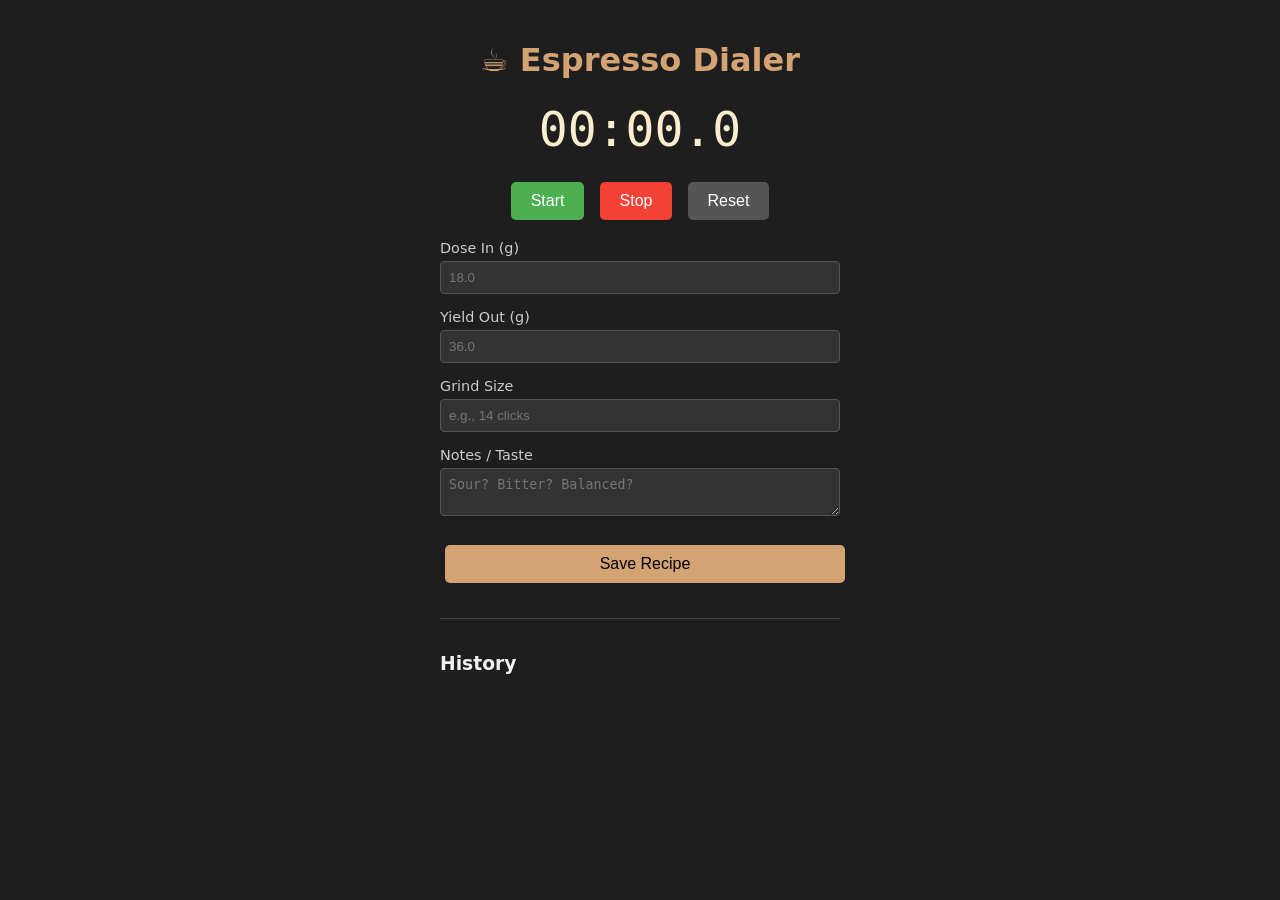
==== index.html @ f4528e2d "Add initial implementation of Espresso Dialer with timer and recipe logging features" ====
<!DOCTYPE html>
<html lang="en">
<head>
    <meta charset="UTF-8">
    <meta name="viewport" content="width=device-width, initial-scale=1.0">
    <title>Espresso Dialer</title>
    <style>
        body { font-family: system-ui, sans-serif; background: #1e1e1e; color: #f0f0f0; max-width: 400px; margin: 0 auto; padding: 20px; }
        h1 { text-align: center; color: #d4a373; }
        .timer { font-size: 3rem; text-align: center; font-family: monospace; margin: 20px 0; color: #faedcd; }
        .btn { padding: 10px 20px; margin: 5px; border: none; border-radius: 5px; cursor: pointer; font-size: 1rem; }
        .btn-start { background: #4caf50; color: white; }
        .btn-stop { background: #f44336; color: white; }
        .btn-reset { background: #555; color: white; }
        .btn-save { background: #d4a373; color: black; width: 100%; margin-top: 10px; }
        .input-group { margin: 15px 0; }
        label { display: block; margin-bottom: 5px; font-size: 0.9rem; color: #ccc; }
        input, textarea { width: 100%; padding: 8px; background: #333; border: 1px solid #555; color: white; border-radius: 4px; box-sizing: border-box; }
        .history { margin-top: 30px; border-top: 1px solid #444; padding-top: 15px; }
        .shot-card { background: #2a2a2a; padding: 10px; margin-bottom: 10px; border-radius: 5px; font-size: 0.9rem; }
        .shot-card strong { color: #d4a373; }
    </style>
</head>
<body>

    <h1>☕ Espresso Dialer</h1>

    <!-- Timer Section -->
    <div id="timer" class="timer">00:00.0</div>
    <div style="text-align: center;">
        <button class="btn btn-start" onclick="startTimer()">Start</button>
        <button class="btn btn-stop" onclick="stopTimer()">Stop</button>
        <button class="btn btn-reset" onclick="resetTimer()">Reset</button>
    </div>

    <!-- Logger Section -->
    <div class="input-group">
        <label>Dose In (g)</label>
        <input type="number" id="dose" step="0.1" placeholder="18.0">
    </div>
    <div class="input-group">
        <label>Yield Out (g)</label>
        <input type="number" id="yield" step="0.1" placeholder="36.0">
    </div>
    <div class="input-group">
        <label>Grind Size</label>
        <input type="text" id="grind" placeholder="e.g., 14 clicks">
    </div>
    <div class="input-group">
        <label>Notes / Taste</label>
        <textarea id="notes" rows="2" placeholder="Sour? Bitter? Balanced?"></textarea>
    </div>
    <button class="btn btn-save" onclick="saveShot()">Save Recipe</button>

    <!-- History Section -->
    <div class="history">
        <h3>History</h3>
        <div id="history-list"></div>
    </div>

    <script>
        let startTime = 0;
        let elapsed = 0;
        let timerInterval = null;
        let finalTime = "00:00.0";

        function formatTime(ms) {
            let totalSec = Math.floor(ms / 1000);
            let min = Math.floor(totalSec / 60);
            let sec = totalSec % 60;
            let tenths = Math.floor((ms % 1000) / 100);
            return `${String(min).padStart(2, '0')}:${String(sec).padStart(2, '0')}.${tenths}`;
        }

        function startTimer() {
            if (!timerInterval) {
                startTime = Date.now() - elapsed;
                timerInterval = setInterval(() => {
                    elapsed = Date.now() - startTime;
                    document.getElementById('timer').textContent = formatTime(elapsed);
                }, 50);
            }
        }

        function stopTimer() {
            clearInterval(timerInterval);
            timerInterval = null;
            finalTime = document.getElementById('timer').textContent;
        }

        function resetTimer() {
            clearInterval(timerInterval);
            timerInterval = null;
            elapsed = 0;
            finalTime = "00:00.0";
            document.getElementById('timer').textContent = finalTime;
        }

        function saveShot() {
            const shot = {
                date: new Date().toLocaleString(),
                time: finalTime,
                dose: document.getElementById('dose').value,
                yield: document.getElementById('yield').value,
                grind: document.getElementById('grind').value,
                notes: document.getElementById('notes').value
            };

            let history = JSON.parse(localStorage.getItem('espresso_history') || '[]');
            history.unshift(shot); // Add to top
            localStorage.setItem('espresso_history', JSON.stringify(history));
            
            renderHistory();
            // Clear inputs
            ['dose', 'yield', 'grind', 'notes'].forEach(id => document.getElementById(id).value = '');
            resetTimer();
        }

        function renderHistory() {
            const history = JSON.parse(localStorage.getItem('espresso_history') || '[]');
            const list = document.getElementById('history-list');
            list.innerHTML = history.map(s => `
                <div class="shot-card">
                    <strong>${s.date}</strong><br>
                    Time: ${s.time} | Dose: ${s.dose}g -> Yield: ${s.yield}g<br>
                    Grind: ${s.grind}<br>
                    ${s.notes ? `Notes: ${s.notes}` : ''}
                </div>
            `).join('');
        }

        // Load history on start
        renderHistory();
    </script>
</body>
</html>
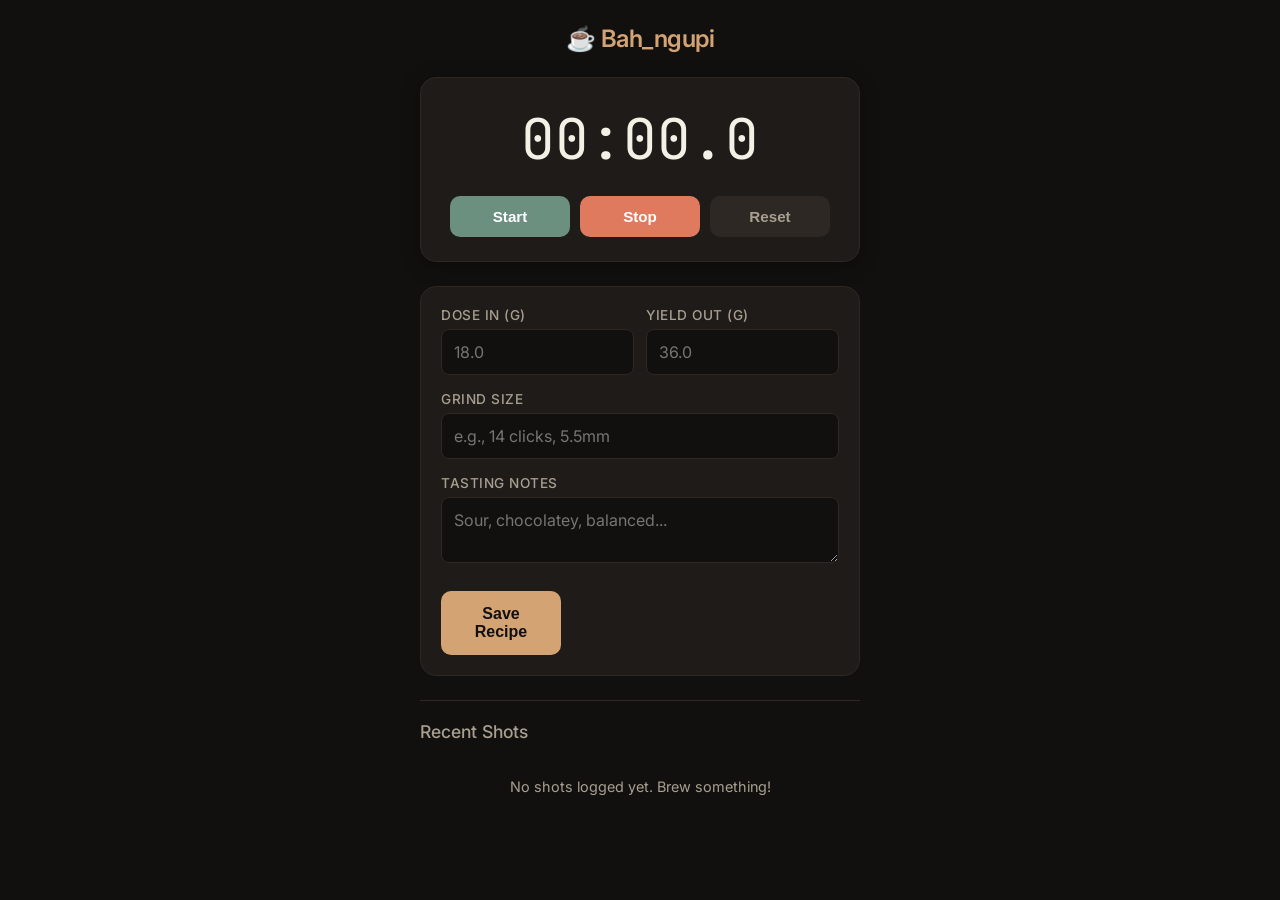
==== commit 770a4ec5: "Refactor index.html for improved styling and structure; enhance timer and logger sections" ====
--- a/index.html
+++ b/index.html
@@ -2,59 +2,239 @@
 <html lang="en">
 <head>
     <meta charset="UTF-8">
-    <meta name="viewport" content="width=device-width, initial-scale=1.0">
-    <title>Espresso Dialer</title>
+    <meta name="viewport" content="width=device-width, initial-scale=1.0, maximum-scale=1.0, user-scalable=no">
+    <title>Bah_ngupi | Espresso Dialer</title>
+    <link href="https://fonts.googleapis.com/css2?family=Inter:wght@400;500;600&family=JetBrains+Mono:wght@500&display=swap" rel="stylesheet">
     <style>
-        body { font-family: system-ui, sans-serif; background: #1e1e1e; color: #f0f0f0; max-width: 400px; margin: 0 auto; padding: 20px; }
-        h1 { text-align: center; color: #d4a373; }
-        .timer { font-size: 3rem; text-align: center; font-family: monospace; margin: 20px 0; color: #faedcd; }
-        .btn { padding: 10px 20px; margin: 5px; border: none; border-radius: 5px; cursor: pointer; font-size: 1rem; }
-        .btn-start { background: #4caf50; color: white; }
-        .btn-stop { background: #f44336; color: white; }
-        .btn-reset { background: #555; color: white; }
-        .btn-save { background: #d4a373; color: black; width: 100%; margin-top: 10px; }
-        .input-group { margin: 15px 0; }
-        label { display: block; margin-bottom: 5px; font-size: 0.9rem; color: #ccc; }
-        input, textarea { width: 100%; padding: 8px; background: #333; border: 1px solid #555; color: white; border-radius: 4px; box-sizing: border-box; }
-        .history { margin-top: 30px; border-top: 1px solid #444; padding-top: 15px; }
-        .shot-card { background: #2a2a2a; padding: 10px; margin-bottom: 10px; border-radius: 5px; font-size: 0.9rem; }
-        .shot-card strong { color: #d4a373; }
+        :root {
+            --bg-color: #12100e;
+            --card-bg: #1e1b18;
+            --text-primary: #f5f0e6;
+            --text-secondary: #a89f91;
+            --accent: #d4a373;
+            --accent-hover: #c68e57;
+            --success: #6b9080;
+            --danger: #e07a5f;
+            --border: #2d2824;
+        }
+
+        * { box-sizing: border-box; margin: 0; padding: 0; }
+        
+        body { 
+            font-family: 'Inter', sans-serif; 
+            background: var(--bg-color); 
+            color: var(--text-primary); 
+            max-width: 480px; 
+            margin: 0 auto; 
+            padding: 24px 20px; 
+            min-height: 100vh;
+        }
+
+        h1 { 
+            text-align: center; 
+            font-size: 1.5rem; 
+            font-weight: 600;
+            color: var(--accent); 
+            margin-bottom: 24px;
+            letter-spacing: -0.5px;
+        }
+
+        /* Timer Section */
+        .timer-container {
+            background: var(--card-bg);
+            border: 1px solid var(--border);
+            border-radius: 16px;
+            padding: 24px;
+            text-align: center;
+            margin-bottom: 24px;
+            box-shadow: 0 4px 20px rgba(0,0,0,0.3);
+        }
+
+        .timer { 
+            font-family: 'JetBrains Mono', monospace; 
+            font-size: 3.5rem; 
+            color: var(--text-primary); 
+            margin-bottom: 20px;
+            font-variant-numeric: tabular-nums;
+        }
+
+        .timer-controls {
+            display: flex;
+            gap: 10px;
+            justify-content: center;
+        }
+
+        .btn { 
+            padding: 12px 20px; 
+            border: none; 
+            border-radius: 10px; 
+            cursor: pointer; 
+            font-size: 0.95rem; 
+            font-weight: 600;
+            transition: all 0.2s ease;
+            flex: 1;
+            max-width: 120px;
+        }
+
+        .btn:active { transform: scale(0.96); }
+        .btn-start { background: var(--success); color: white; }
+        .btn-start:hover { background: #5a7a6c; }
+        .btn-stop { background: var(--danger); color: white; }
+        .btn-stop:hover { background: #c96a52; }
+        .btn-reset { background: var(--border); color: var(--text-secondary); }
+        .btn-reset:hover { background: #3d3631; color: var(--text-primary); }
+
+        /* Form Section */
+        .form-card {
+            background: var(--card-bg);
+            border: 1px solid var(--border);
+            border-radius: 16px;
+            padding: 20px;
+            margin-bottom: 24px;
+        }
+
+        .input-row {
+            display: flex;
+            gap: 12px;
+        }
+
+        .input-group { 
+            margin-bottom: 16px; 
+            flex: 1;
+        }
+
+        label { 
+            display: block; 
+            margin-bottom: 6px; 
+            font-size: 0.85rem; 
+            font-weight: 500;
+            color: var(--text-secondary); 
+            text-transform: uppercase;
+            letter-spacing: 0.5px;
+        }
+
+        input, textarea { 
+            width: 100%; 
+            padding: 12px; 
+            background: var(--bg-color); 
+            border: 1px solid var(--border); 
+            color: var(--text-primary); 
+            border-radius: 8px; 
+            font-size: 1rem;
+            font-family: 'Inter', sans-serif;
+            transition: border-color 0.2s;
+        }
+
+        input:focus, textarea:focus {
+            outline: none;
+            border-color: var(--accent);
+        }
+
+        textarea { resize: vertical; min-height: 60px; }
+
+        .btn-save { 
+            background: var(--accent); 
+            color: #12100e; 
+            width: 100%; 
+            padding: 14px;
+            font-size: 1rem;
+            margin-top: 8px;
+        }
+        .btn-save:hover { background: var(--accent-hover); }
+
+        /* History Section */
+        .history { 
+            border-top: 1px solid var(--border); 
+            padding-top: 20px; 
+        }
+        
+        .history h3 {
+            font-size: 1.1rem;
+            color: var(--text-secondary);
+            margin-bottom: 16px;
+            font-weight: 500;
+        }
+
+        .shot-card { 
+            background: var(--card-bg); 
+            padding: 16px; 
+            margin-bottom: 12px; 
+            border-radius: 12px; 
+            border-left: 4px solid var(--accent);
+            font-size: 0.9rem;
+            line-height: 1.5;
+        }
+
+        .shot-card .date {
+            font-size: 0.8rem;
+            color: var(--text-secondary);
+            margin-bottom: 8px;
+        }
+
+        .shot-card .stats {
+            display: flex;
+            justify-content: space-between;
+            margin-bottom: 8px;
+            font-family: 'JetBrains Mono', monospace;
+            font-size: 0.85rem;
+        }
+
+        .shot-card .notes {
+            color: var(--text-secondary);
+            font-style: italic;
+            border-top: 1px solid var(--border);
+            padding-top: 8px;
+            margin-top: 8px;
+        }
+        
+        .empty-state {
+            text-align: center;
+            color: var(--text-secondary);
+            padding: 20px;
+            font-size: 0.9rem;
+        }
     </style>
 </head>
 <body>
 
-    <h1>☕ Espresso Dialer</h1>
+    <h1>☕ Bah_ngupi</h1>
 
     <!-- Timer Section -->
-    <div id="timer" class="timer">00:00.0</div>
-    <div style="text-align: center;">
-        <button class="btn btn-start" onclick="startTimer()">Start</button>
-        <button class="btn btn-stop" onclick="stopTimer()">Stop</button>
-        <button class="btn btn-reset" onclick="resetTimer()">Reset</button>
+    <div class="timer-container">
+        <div id="timer" class="timer">00:00.0</div>
+        <div class="timer-controls">
+            <button class="btn btn-start" onclick="startTimer()">Start</button>
+            <button class="btn btn-stop" onclick="stopTimer()">Stop</button>
+            <button class="btn btn-reset" onclick="resetTimer()">Reset</button>
+        </div>
     </div>
 
     <!-- Logger Section -->
-    <div class="input-group">
-        <label>Dose In (g)</label>
-        <input type="number" id="dose" step="0.1" placeholder="18.0">
+    <div class="form-card">
+        <div class="input-row">
+            <div class="input-group">
+                <label>Dose In (g)</label>
+                <input type="number" id="dose" step="0.1" placeholder="18.0">
+            </div>
+            <div class="input-group">
+                <label>Yield Out (g)</label>
+                <input type="number" id="yield" step="0.1" placeholder="36.0">
+            </div>
+        </div>
+        <div class="input-group">
+            <label>Grind Size</label>
+            <input type="text" id="grind" placeholder="e.g., 14 clicks, 5.5mm">
+        </div>
+        <div class="input-group">
+            <label>Tasting Notes</label>
+            <textarea id="notes" rows="2" placeholder="Sour, chocolatey, balanced..."></textarea>
+        </div>
+        <button class="btn btn-save" onclick="saveShot()">Save Recipe</button>
     </div>
-    <div class="input-group">
-        <label>Yield Out (g)</label>
-        <input type="number" id="yield" step="0.1" placeholder="36.0">
-    </div>
-    <div class="input-group">
-        <label>Grind Size</label>
-        <input type="text" id="grind" placeholder="e.g., 14 clicks">
-    </div>
-    <div class="input-group">
-        <label>Notes / Taste</label>
-        <textarea id="notes" rows="2" placeholder="Sour? Bitter? Balanced?"></textarea>
-    </div>
-    <button class="btn btn-save" onclick="saveShot()">Save Recipe</button>
 
     <!-- History Section -->
     <div class="history">
-        <h3>History</h3>
+        <h3>Recent Shots</h3>
         <div id="history-list"></div>
     </div>
 
@@ -98,20 +278,19 @@
 
         function saveShot() {
             const shot = {
-                date: new Date().toLocaleString(),
+                date: new Date().toLocaleDateString() + ' ' + new Date().toLocaleTimeString([], {hour: '2-digit', minute:'2-digit'}),
                 time: finalTime,
-                dose: document.getElementById('dose').value,
-                yield: document.getElementById('yield').value,
-                grind: document.getElementById('grind').value,
+                dose: document.getElementById('dose').value || '-',
+                yield: document.getElementById('yield').value || '-',
+                grind: document.getElementById('grind').value || '-',
                 notes: document.getElementById('notes').value
             };
 
             let history = JSON.parse(localStorage.getItem('espresso_history') || '[]');
-            history.unshift(shot); // Add to top
+            history.unshift(shot); 
             localStorage.setItem('espresso_history', JSON.stringify(history));
             
             renderHistory();
-            // Clear inputs
             ['dose', 'yield', 'grind', 'notes'].forEach(id => document.getElementById(id).value = '');
             resetTimer();
         }
@@ -119,17 +298,27 @@
         function renderHistory() {
             const history = JSON.parse(localStorage.getItem('espresso_history') || '[]');
             const list = document.getElementById('history-list');
+            
+            if (history.length === 0) {
+                list.innerHTML = '<div class="empty-state">No shots logged yet. Brew something!</div>';
+                return;
+            }
+
             list.innerHTML = history.map(s => `
                 <div class="shot-card">
-                    <strong>${s.date}</strong><br>
-                    Time: ${s.time} | Dose: ${s.dose}g -> Yield: ${s.yield}g<br>
-                    Grind: ${s.grind}<br>
-                    ${s.notes ? `Notes: ${s.notes}` : ''}
+                    <div class="date">${s.date}</div>
+                    <div class="stats">
+                        <span>⏱️ ${s.time}</span>
+                        <span>⚖️ ${s.dose}g → ${s.yield}g</span>
+                    </div>
+                    <div class="stats">
+                        <span>⚙️ ${s.grind}</span>
+                    </div>
+                    ${s.notes ? `<div class="notes">"${s.notes}"</div>` : ''}
                 </div>
             `).join('');
         }
 
-        // Load history on start
         renderHistory();
     </script>
 </body>
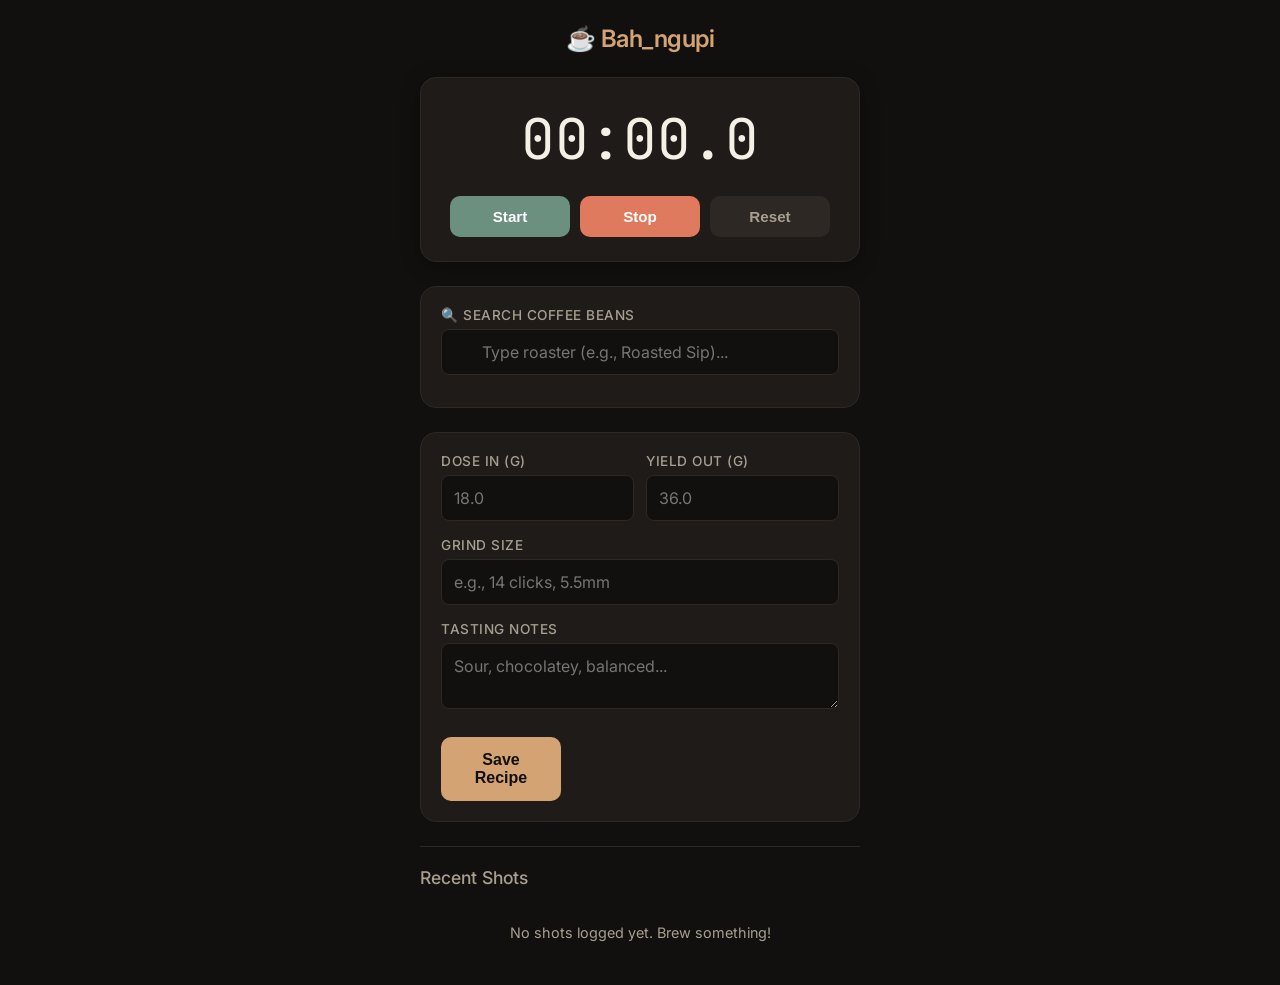
==== commit 7a55088e: "Enhance index.html with coffee bean search functionality and improve styling; streamline timer and l" ====
--- a/index.html
+++ b/index.html
@@ -17,189 +17,50 @@
             --danger: #e07a5f;
             --border: #2d2824;
         }
-
         * { box-sizing: border-box; margin: 0; padding: 0; }
-        
-        body { 
-            font-family: 'Inter', sans-serif; 
-            background: var(--bg-color); 
-            color: var(--text-primary); 
-            max-width: 480px; 
-            margin: 0 auto; 
-            padding: 24px 20px; 
-            min-height: 100vh;
-        }
-
-        h1 { 
-            text-align: center; 
-            font-size: 1.5rem; 
-            font-weight: 600;
-            color: var(--accent); 
-            margin-bottom: 24px;
-            letter-spacing: -0.5px;
-        }
-
-        /* Timer Section */
-        .timer-container {
-            background: var(--card-bg);
-            border: 1px solid var(--border);
-            border-radius: 16px;
-            padding: 24px;
-            text-align: center;
-            margin-bottom: 24px;
-            box-shadow: 0 4px 20px rgba(0,0,0,0.3);
-        }
-
-        .timer { 
-            font-family: 'JetBrains Mono', monospace; 
-            font-size: 3.5rem; 
-            color: var(--text-primary); 
-            margin-bottom: 20px;
-            font-variant-numeric: tabular-nums;
-        }
-
-        .timer-controls {
-            display: flex;
-            gap: 10px;
-            justify-content: center;
-        }
-
-        .btn { 
-            padding: 12px 20px; 
-            border: none; 
-            border-radius: 10px; 
-            cursor: pointer; 
-            font-size: 0.95rem; 
-            font-weight: 600;
-            transition: all 0.2s ease;
-            flex: 1;
-            max-width: 120px;
-        }
-
+        body { font-family: 'Inter', sans-serif; background: var(--bg-color); color: var(--text-primary); max-width: 480px; margin: 0 auto; padding: 24px 20px; min-height: 100vh; }
+        h1 { text-align: center; font-size: 1.5rem; font-weight: 600; color: var(--accent); margin-bottom: 24px; letter-spacing: -0.5px; }
+        .timer-container { background: var(--card-bg); border: 1px solid var(--border); border-radius: 16px; padding: 24px; text-align: center; margin-bottom: 24px; box-shadow: 0 4px 20px rgba(0,0,0,0.3); }
+        .timer { font-family: 'JetBrains Mono', monospace; font-size: 3.5rem; color: var(--text-primary); margin-bottom: 20px; font-variant-numeric: tabular-nums; }
+        .timer-controls { display: flex; gap: 10px; justify-content: center; }
+        .btn { padding: 12px 20px; border: none; border-radius: 10px; cursor: pointer; font-size: 0.95rem; font-weight: 600; transition: all 0.2s ease; flex: 1; max-width: 120px; }
         .btn:active { transform: scale(0.96); }
         .btn-start { background: var(--success); color: white; }
-        .btn-start:hover { background: #5a7a6c; }
         .btn-stop { background: var(--danger); color: white; }
-        .btn-stop:hover { background: #c96a52; }
         .btn-reset { background: var(--border); color: var(--text-secondary); }
-        .btn-reset:hover { background: #3d3631; color: var(--text-primary); }
-
-        /* Form Section */
-        .form-card {
-            background: var(--card-bg);
-            border: 1px solid var(--border);
-            border-radius: 16px;
-            padding: 20px;
-            margin-bottom: 24px;
-        }
-
-        .input-row {
-            display: flex;
-            gap: 12px;
-        }
-
-        .input-group { 
-            margin-bottom: 16px; 
-            flex: 1;
-        }
-
-        label { 
-            display: block; 
-            margin-bottom: 6px; 
-            font-size: 0.85rem; 
-            font-weight: 500;
-            color: var(--text-secondary); 
-            text-transform: uppercase;
-            letter-spacing: 0.5px;
-        }
-
-        input, textarea { 
-            width: 100%; 
-            padding: 12px; 
-            background: var(--bg-color); 
-            border: 1px solid var(--border); 
-            color: var(--text-primary); 
-            border-radius: 8px; 
-            font-size: 1rem;
-            font-family: 'Inter', sans-serif;
-            transition: border-color 0.2s;
-        }
-
-        input:focus, textarea:focus {
-            outline: none;
-            border-color: var(--accent);
-        }
-
+        .bean-search-container { background: var(--card-bg); border: 1px solid var(--border); border-radius: 16px; padding: 20px; margin-bottom: 24px; }
+        .search-box { position: relative; margin-bottom: 12px; }
+        .search-box input { padding-left: 40px; }
+        .search-icon { position: absolute; left: 12px; top: 50%; transform: translateY(-50%); color: var(--text-secondary); font-size: 1.1rem; }
+        .bean-results { max-height: 200px; overflow-y: auto; margin-top: 10px; }
+        .bean-result-item { padding: 12px; background: var(--bg-color); border-radius: 8px; margin-bottom: 8px; cursor: pointer; border: 1px solid var(--border); transition: all 0.2s; }
+        .bean-result-item:hover { border-color: var(--accent); background: #25211d; }
+        .bean-roaster { font-weight: 600; color: var(--text-primary); margin-bottom: 4px; }
+        .bean-details { font-size: 0.85rem; color: var(--text-secondary); }
+        .selected-bean-display { background: var(--bg-color); padding: 12px; border-radius: 8px; margin-top: 10px; border-left: 3px solid var(--accent); }
+        .form-card { background: var(--card-bg); border: 1px solid var(--border); border-radius: 16px; padding: 20px; margin-bottom: 24px; }
+        .input-row { display: flex; gap: 12px; }
+        .input-group { margin-bottom: 16px; flex: 1; }
+        label { display: block; margin-bottom: 6px; font-size: 0.85rem; font-weight: 500; color: var(--text-secondary); text-transform: uppercase; letter-spacing: 0.5px; }
+        input, textarea { width: 100%; padding: 12px; background: var(--bg-color); border: 1px solid var(--border); color: var(--text-primary); border-radius: 8px; font-size: 1rem; font-family: 'Inter', sans-serif; transition: border-color 0.2s; }
+        input:focus, textarea:focus { outline: none; border-color: var(--accent); }
         textarea { resize: vertical; min-height: 60px; }
-
-        .btn-save { 
-            background: var(--accent); 
-            color: #12100e; 
-            width: 100%; 
-            padding: 14px;
-            font-size: 1rem;
-            margin-top: 8px;
-        }
-        .btn-save:hover { background: var(--accent-hover); }
-
-        /* History Section */
-        .history { 
-            border-top: 1px solid var(--border); 
-            padding-top: 20px; 
-        }
-        
-        .history h3 {
-            font-size: 1.1rem;
-            color: var(--text-secondary);
-            margin-bottom: 16px;
-            font-weight: 500;
-        }
-
-        .shot-card { 
-            background: var(--card-bg); 
-            padding: 16px; 
-            margin-bottom: 12px; 
-            border-radius: 12px; 
-            border-left: 4px solid var(--accent);
-            font-size: 0.9rem;
-            line-height: 1.5;
-        }
-
-        .shot-card .date {
-            font-size: 0.8rem;
-            color: var(--text-secondary);
-            margin-bottom: 8px;
-        }
-
-        .shot-card .stats {
-            display: flex;
-            justify-content: space-between;
-            margin-bottom: 8px;
-            font-family: 'JetBrains Mono', monospace;
-            font-size: 0.85rem;
-        }
-
-        .shot-card .notes {
-            color: var(--text-secondary);
-            font-style: italic;
-            border-top: 1px solid var(--border);
-            padding-top: 8px;
-            margin-top: 8px;
-        }
-        
-        .empty-state {
-            text-align: center;
-            color: var(--text-secondary);
-            padding: 20px;
-            font-size: 0.9rem;
-        }
+        .btn-save { background: var(--accent); color: #12100e; width: 100%; padding: 14px; font-size: 1rem; margin-top: 8px; border: none; border-radius: 10px; cursor: pointer; font-weight: 600; }
+        .history { border-top: 1px solid var(--border); padding-top: 20px; }
+        .history h3 { font-size: 1.1rem; color: var(--text-secondary); margin-bottom: 16px; font-weight: 500; }
+        .shot-card { background: var(--card-bg); padding: 16px; margin-bottom: 12px; border-radius: 12px; border-left: 4px solid var(--accent); font-size: 0.9rem; line-height: 1.5; }
+        .shot-card .date { font-size: 0.8rem; color: var(--text-secondary); margin-bottom: 8px; }
+        .shot-card .stats { display: flex; justify-content: space-between; margin-bottom: 8px; font-family: 'JetBrains Mono', monospace; font-size: 0.85rem; }
+        .shot-card .bean-info { color: var(--accent); font-weight: 500; margin-bottom: 8px; }
+        .shot-card .notes { color: var(--text-secondary); font-style: italic; border-top: 1px solid var(--border); padding-top: 8px; margin-top: 8px; }
+        .empty-state { text-align: center; color: var(--text-secondary); padding: 20px; font-size: 0.9rem; }
+        .clear-btn { background: transparent; border: 1px solid var(--border); color: var(--text-secondary); padding: 6px 12px; border-radius: 6px; cursor: pointer; font-size: 0.8rem; margin-top: 8px; }
     </style>
 </head>
 <body>
 
     <h1>☕ Bah_ngupi</h1>
 
-    <!-- Timer Section -->
     <div class="timer-container">
         <div id="timer" class="timer">00:00.0</div>
         <div class="timer-controls">
@@ -209,7 +70,16 @@
         </div>
     </div>
 
-    <!-- Logger Section -->
+    <div class="bean-search-container">
+        <label>🔍 Search Coffee Beans</label>
+        <div class="search-box">
+            <span class="search-icon"></span>
+            <input type="text" id="beanSearch" placeholder="Type roaster (e.g., Roasted Sip)..." oninput="searchBeans()">
+        </div>
+        <div id="beanResults" class="bean-results"></div>
+        <div id="selectedBeanDisplay" style="display: none;"></div>
+    </div>
+
     <div class="form-card">
         <div class="input-row">
             <div class="input-group">
@@ -232,17 +102,30 @@
         <button class="btn btn-save" onclick="saveShot()">Save Recipe</button>
     </div>
 
-    <!-- History Section -->
     <div class="history">
         <h3>Recent Shots</h3>
         <div id="history-list"></div>
     </div>
 
     <script>
-        let startTime = 0;
-        let elapsed = 0;
-        let timerInterval = null;
-        let finalTime = "00:00.0";
+        // Local Brunei & Malaysia Coffee Bean Database
+        const coffeeBeans = [
+            // Brunei
+            { roaster: "Roasted Sip", name: "House Espresso", origin: "Blend", region: "Brunei", process: "Washed", notes: "Chocolate, nutty, smooth" },
+            { roaster: "Roasted Sip", name: "Single Origin", origin: "Ethiopia", region: "Yirgacheffe", process: "Washed", notes: "Floral, citrus, bright" },
+            { roaster: "Roasted Sip", name: "Dark Roast", origin: "Blend", region: "Brunei", process: "Natural", notes: "Dark chocolate, bold, smoky" },
+            
+            // Malaysia
+            { roaster: "MJU", name: "MJU Signature Blend", origin: "Blend", region: "Malaysia", process: "Washed", notes: "Caramel, balanced, sweet" },
+            { roaster: "MJU", name: "MJU Single Origin", origin: "Sumatra", region: "Mandheling", process: "Wet-hulled", notes: "Earthy, spicy, full body" },
+            { roaster: "Sol", name: "Sol House Blend", origin: "Blend", region: "Malaysia", process: "Washed", notes: "Chocolate, citrus, clean" },
+            { roaster: "Sol", name: "Sol Light Roast", origin: "Kenya", region: "Nyeri", process: "Washed", notes: "Berry, wine-like, bright" },
+            { roaster: "103 Coffee", name: "103 House Blend", origin: "Blend", region: "Malaysia", process: "Washed", notes: "Nutty, chocolate, smooth" },
+            { roaster: "PULP Coffee", name: "PULP Espresso", origin: "Blend", region: "Malaysia", process: "Washed", notes: "Fruity, sweet, complex" }
+        ];
+
+        let selectedBean = null;
+        let startTime = 0, elapsed = 0, timerInterval = null, finalTime = "00:00.0";
 
         function formatTime(ms) {
             let totalSec = Math.floor(ms / 1000);
@@ -262,63 +145,88 @@
             }
         }
 
-        function stopTimer() {
-            clearInterval(timerInterval);
-            timerInterval = null;
-            finalTime = document.getElementById('timer').textContent;
-        }
-
-        function resetTimer() {
-            clearInterval(timerInterval);
-            timerInterval = null;
-            elapsed = 0;
-            finalTime = "00:00.0";
-            document.getElementById('timer').textContent = finalTime;
+        function stopTimer() { clearInterval(timerInterval); timerInterval = null; finalTime = document.getElementById('timer').textContent; }
+        function resetTimer() { clearInterval(timerInterval); timerInterval = null; elapsed = 0; finalTime = "00:00.0"; document.getElementById('timer').textContent = finalTime; }
+
+        function searchBeans() {
+            const query = document.getElementById('beanSearch').value.toLowerCase();
+            const resultsDiv = document.getElementById('beanResults');
+            if (query.length < 2) { resultsDiv.innerHTML = ''; return; }
+
+            const results = coffeeBeans.filter(bean => 
+                bean.roaster.toLowerCase().includes(query) ||
+                bean.name.toLowerCase().includes(query) ||
+                bean.origin.toLowerCase().includes(query)
+            );
+
+            if (results.length === 0) { resultsDiv.innerHTML = '<div class="empty-state">No beans found</div>'; return; }
+
+            resultsDiv.innerHTML = results.map((bean, index) => `
+                <div class="bean-result-item" onclick="selectBean(${coffeeBeans.indexOf(bean)})">
+                    <div class="bean-roaster">${bean.roaster} - ${bean.name}</div>
+                    <div class="bean-details">${bean.origin} • ${bean.process}</div>
+                    <div class="bean-details">🍯 ${bean.notes}</div>
+                </div>
+            `).join('');
+        }
+
+        function selectBean(index) {
+            selectedBean = coffeeBeans[index];
+            const displayDiv = document.getElementById('selectedBeanDisplay');
+            displayDiv.style.display = 'block';
+            displayDiv.innerHTML = `
+                <div class="selected-bean-display">
+                    <div style="font-weight: 600; margin-bottom: 4px;">${selectedBean.roaster} - ${selectedBean.name}</div>
+                    <div style="font-size: 0.85rem; color: var(--text-secondary);">
+                        ${selectedBean.origin} • ${selectedBean.process}<br>
+                        Notes: ${selectedBean.notes}
+                    </div>
+                    <button class="clear-btn" onclick="clearBeanSelection()">Clear</button>
+                </div>
+            `;
+            document.getElementById('beanSearch').value = '';
+            document.getElementById('beanResults').innerHTML = '';
+        }
+
+        function clearBeanSelection() {
+            selectedBean = null;
+            document.getElementById('selectedBeanDisplay').style.display = 'none';
+            document.getElementById('beanSearch').value = '';
         }
 
         function saveShot() {
             const shot = {
                 date: new Date().toLocaleDateString() + ' ' + new Date().toLocaleTimeString([], {hour: '2-digit', minute:'2-digit'}),
                 time: finalTime,
+                bean: selectedBean ? `${selectedBean.roaster} - ${selectedBean.name}` : 'Unknown',
                 dose: document.getElementById('dose').value || '-',
                 yield: document.getElementById('yield').value || '-',
                 grind: document.getElementById('grind').value || '-',
                 notes: document.getElementById('notes').value
             };
-
             let history = JSON.parse(localStorage.getItem('espresso_history') || '[]');
             history.unshift(shot); 
             localStorage.setItem('espresso_history', JSON.stringify(history));
-            
             renderHistory();
             ['dose', 'yield', 'grind', 'notes'].forEach(id => document.getElementById(id).value = '');
+            clearBeanSelection();
             resetTimer();
         }
 
         function renderHistory() {
             const history = JSON.parse(localStorage.getItem('espresso_history') || '[]');
             const list = document.getElementById('history-list');
-            
-            if (history.length === 0) {
-                list.innerHTML = '<div class="empty-state">No shots logged yet. Brew something!</div>';
-                return;
-            }
-
+            if (history.length === 0) { list.innerHTML = '<div class="empty-state">No shots logged yet. Brew something!</div>'; return; }
             list.innerHTML = history.map(s => `
                 <div class="shot-card">
                     <div class="date">${s.date}</div>
-                    <div class="stats">
-                        <span>⏱️ ${s.time}</span>
-                        <span>⚖️ ${s.dose}g → ${s.yield}g</span>
-                    </div>
-                    <div class="stats">
-                        <span>⚙️ ${s.grind}</span>
-                    </div>
+                    ${s.bean !== 'Unknown' ? `<div class="bean-info">☕ ${s.bean}</div>` : ''}
+                    <div class="stats"><span>⏱️ ${s.time}</span><span>⚖️ ${s.dose}g → ${s.yield}g</span></div>
+                    <div class="stats"><span>⚙️ ${s.grind}</span></div>
                     ${s.notes ? `<div class="notes">"${s.notes}"</div>` : ''}
                 </div>
             `).join('');
         }
-
         renderHistory();
     </script>
 </body>
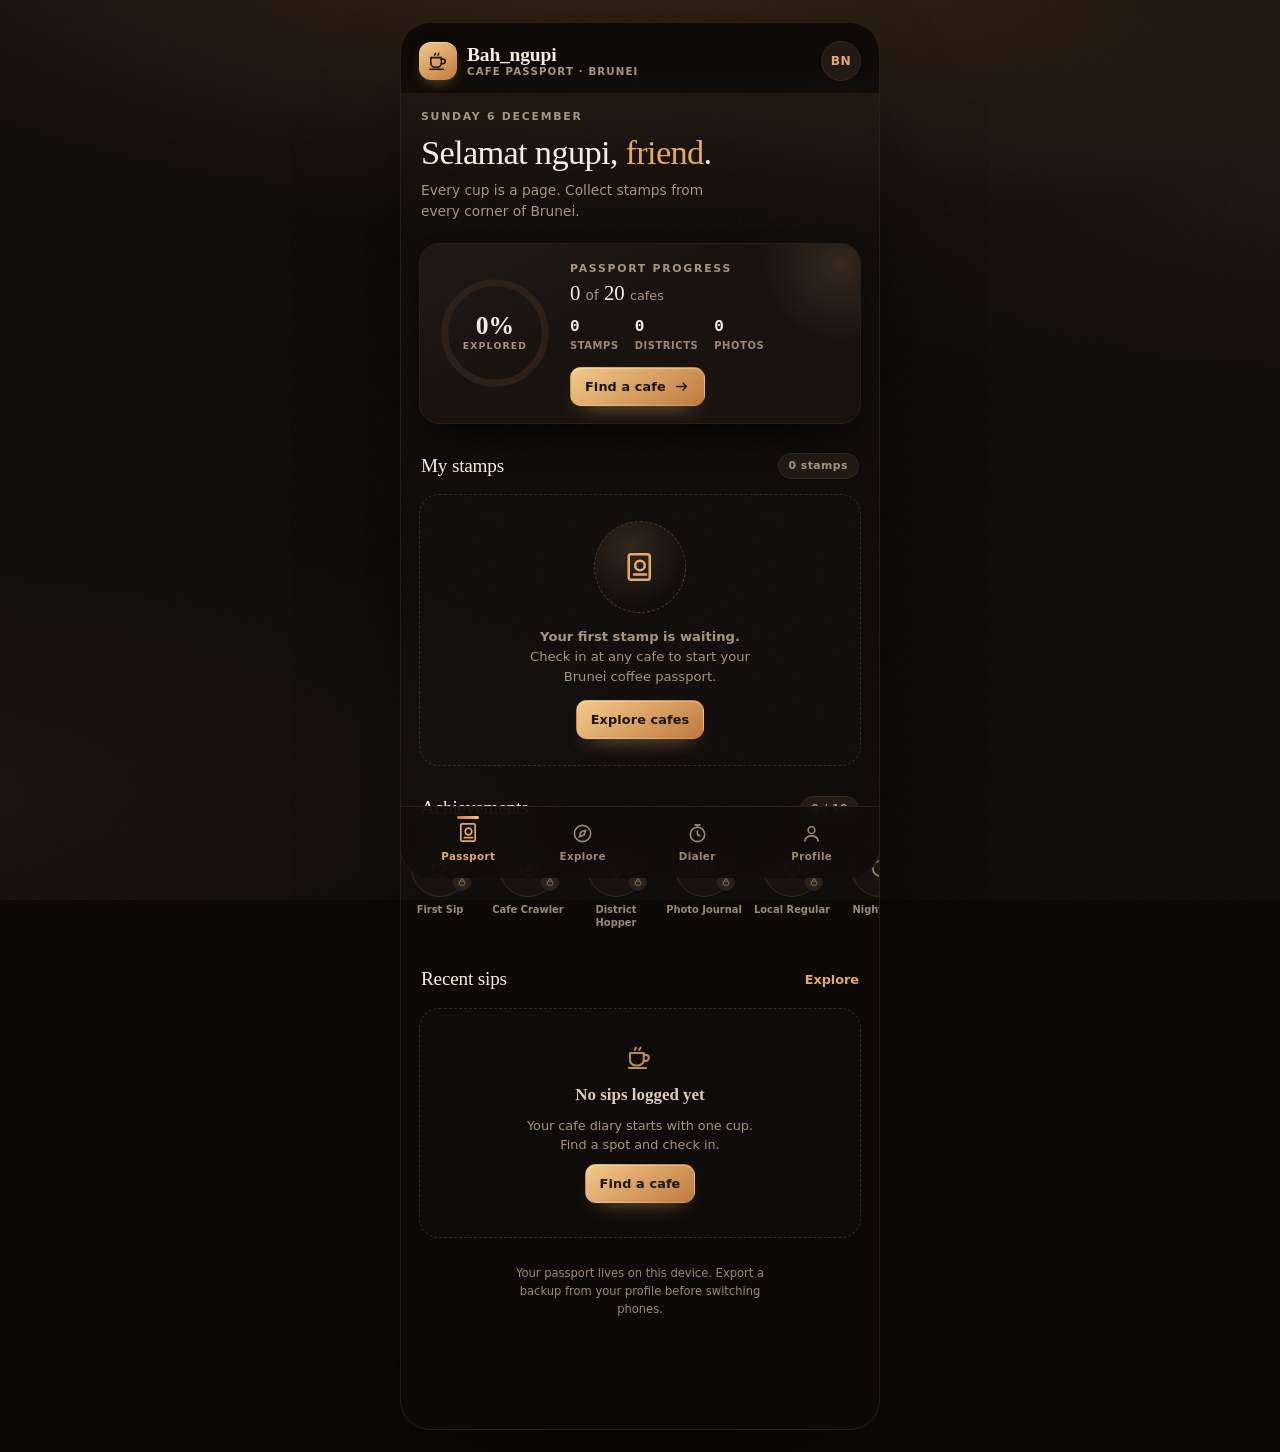
==== commit 87173858: "Build Bah_ngupi cafe passport PWA with espresso dialer" ====
--- a/index.html
+++ b/index.html
@@ -1,233 +1,455 @@
 <!DOCTYPE html>
 <html lang="en">
 <head>
-    <meta charset="UTF-8">
-    <meta name="viewport" content="width=device-width, initial-scale=1.0, maximum-scale=1.0, user-scalable=no">
-    <title>Bah_ngupi | Espresso Dialer</title>
-    <link href="https://fonts.googleapis.com/css2?family=Inter:wght@400;500;600&family=JetBrains+Mono:wght@500&display=swap" rel="stylesheet">
-    <style>
-        :root {
-            --bg-color: #12100e;
-            --card-bg: #1e1b18;
-            --text-primary: #f5f0e6;
-            --text-secondary: #a89f91;
-            --accent: #d4a373;
-            --accent-hover: #c68e57;
-            --success: #6b9080;
-            --danger: #e07a5f;
-            --border: #2d2824;
-        }
-        * { box-sizing: border-box; margin: 0; padding: 0; }
-        body { font-family: 'Inter', sans-serif; background: var(--bg-color); color: var(--text-primary); max-width: 480px; margin: 0 auto; padding: 24px 20px; min-height: 100vh; }
-        h1 { text-align: center; font-size: 1.5rem; font-weight: 600; color: var(--accent); margin-bottom: 24px; letter-spacing: -0.5px; }
-        .timer-container { background: var(--card-bg); border: 1px solid var(--border); border-radius: 16px; padding: 24px; text-align: center; margin-bottom: 24px; box-shadow: 0 4px 20px rgba(0,0,0,0.3); }
-        .timer { font-family: 'JetBrains Mono', monospace; font-size: 3.5rem; color: var(--text-primary); margin-bottom: 20px; font-variant-numeric: tabular-nums; }
-        .timer-controls { display: flex; gap: 10px; justify-content: center; }
-        .btn { padding: 12px 20px; border: none; border-radius: 10px; cursor: pointer; font-size: 0.95rem; font-weight: 600; transition: all 0.2s ease; flex: 1; max-width: 120px; }
-        .btn:active { transform: scale(0.96); }
-        .btn-start { background: var(--success); color: white; }
-        .btn-stop { background: var(--danger); color: white; }
-        .btn-reset { background: var(--border); color: var(--text-secondary); }
-        .bean-search-container { background: var(--card-bg); border: 1px solid var(--border); border-radius: 16px; padding: 20px; margin-bottom: 24px; }
-        .search-box { position: relative; margin-bottom: 12px; }
-        .search-box input { padding-left: 40px; }
-        .search-icon { position: absolute; left: 12px; top: 50%; transform: translateY(-50%); color: var(--text-secondary); font-size: 1.1rem; }
-        .bean-results { max-height: 200px; overflow-y: auto; margin-top: 10px; }
-        .bean-result-item { padding: 12px; background: var(--bg-color); border-radius: 8px; margin-bottom: 8px; cursor: pointer; border: 1px solid var(--border); transition: all 0.2s; }
-        .bean-result-item:hover { border-color: var(--accent); background: #25211d; }
-        .bean-roaster { font-weight: 600; color: var(--text-primary); margin-bottom: 4px; }
-        .bean-details { font-size: 0.85rem; color: var(--text-secondary); }
-        .selected-bean-display { background: var(--bg-color); padding: 12px; border-radius: 8px; margin-top: 10px; border-left: 3px solid var(--accent); }
-        .form-card { background: var(--card-bg); border: 1px solid var(--border); border-radius: 16px; padding: 20px; margin-bottom: 24px; }
-        .input-row { display: flex; gap: 12px; }
-        .input-group { margin-bottom: 16px; flex: 1; }
-        label { display: block; margin-bottom: 6px; font-size: 0.85rem; font-weight: 500; color: var(--text-secondary); text-transform: uppercase; letter-spacing: 0.5px; }
-        input, textarea { width: 100%; padding: 12px; background: var(--bg-color); border: 1px solid var(--border); color: var(--text-primary); border-radius: 8px; font-size: 1rem; font-family: 'Inter', sans-serif; transition: border-color 0.2s; }
-        input:focus, textarea:focus { outline: none; border-color: var(--accent); }
-        textarea { resize: vertical; min-height: 60px; }
-        .btn-save { background: var(--accent); color: #12100e; width: 100%; padding: 14px; font-size: 1rem; margin-top: 8px; border: none; border-radius: 10px; cursor: pointer; font-weight: 600; }
-        .history { border-top: 1px solid var(--border); padding-top: 20px; }
-        .history h3 { font-size: 1.1rem; color: var(--text-secondary); margin-bottom: 16px; font-weight: 500; }
-        .shot-card { background: var(--card-bg); padding: 16px; margin-bottom: 12px; border-radius: 12px; border-left: 4px solid var(--accent); font-size: 0.9rem; line-height: 1.5; }
-        .shot-card .date { font-size: 0.8rem; color: var(--text-secondary); margin-bottom: 8px; }
-        .shot-card .stats { display: flex; justify-content: space-between; margin-bottom: 8px; font-family: 'JetBrains Mono', monospace; font-size: 0.85rem; }
-        .shot-card .bean-info { color: var(--accent); font-weight: 500; margin-bottom: 8px; }
-        .shot-card .notes { color: var(--text-secondary); font-style: italic; border-top: 1px solid var(--border); padding-top: 8px; margin-top: 8px; }
-        .empty-state { text-align: center; color: var(--text-secondary); padding: 20px; font-size: 0.9rem; }
-        .clear-btn { background: transparent; border: 1px solid var(--border); color: var(--text-secondary); padding: 6px 12px; border-radius: 6px; cursor: pointer; font-size: 0.8rem; margin-top: 8px; }
-    </style>
+  <meta charset="UTF-8">
+  <meta name="viewport" content="width=device-width, initial-scale=1.0, viewport-fit=cover">
+  <meta name="description" content="Bah_ngupi — a gamified cafe hopping passport and espresso dialer for Brunei Darussalam and Borneo.">
+  <meta name="theme-color" content="#0c0907">
+  <meta name="mobile-web-app-capable" content="yes">
+  <meta name="apple-mobile-web-app-capable" content="yes">
+  <meta name="apple-mobile-web-app-status-bar-style" content="black-translucent">
+  <meta name="apple-mobile-web-app-title" content="Bah_ngupi">
+  <title>Bah_ngupi — Cafe Hopping Passport</title>
+
+  <link rel="manifest" href="manifest.json">
+  <link rel="icon" href="assets/icons/icon.svg" type="image/svg+xml">
+  <link rel="apple-touch-icon" href="assets/icons/apple-touch-icon-180.png">
+  <link rel="stylesheet" href="css/style.css">
 </head>
 <body>
-
-    <h1>☕ Bah_ngupi</h1>
-
-    <div class="timer-container">
-        <div id="timer" class="timer">00:00.0</div>
-        <div class="timer-controls">
-            <button class="btn btn-start" onclick="startTimer()">Start</button>
-            <button class="btn btn-stop" onclick="stopTimer()">Stop</button>
-            <button class="btn btn-reset" onclick="resetTimer()">Reset</button>
-        </div>
+  <a class="skip-link" href="#views">Skip to content</a>
+
+  <svg class="icon-sprite" aria-hidden="true" focusable="false" xmlns="http://www.w3.org/2000/svg">
+    <symbol id="i-logo" viewBox="0 0 24 24">
+      <path d="M4 8h11v5.5A4.5 4.5 0 0 1 10.5 18h-2A4.5 4.5 0 0 1 4 13.5V8Z" fill="none" stroke="currentColor" stroke-width="1.7" stroke-linejoin="round"/>
+      <path d="M15 9.5h1.6a2.4 2.4 0 0 1 0 4.8H15" fill="none" stroke="currentColor" stroke-width="1.7" stroke-linecap="round"/>
+      <path d="M3 20h14M8 5.5c0-1 .8-1 .8-2M11.5 5.5c0-1 .8-1 .8-2" fill="none" stroke="currentColor" stroke-width="1.6" stroke-linecap="round"/>
+    </symbol>
+    <symbol id="i-passport" viewBox="0 0 24 24">
+      <path d="M6 3.5h11a1.5 1.5 0 0 1 1.5 1.5v14A1.5 1.5 0 0 1 17 20.5H6A1.5 1.5 0 0 1 4.5 19V5A1.5 1.5 0 0 1 6 3.5Z" fill="none" stroke="currentColor" stroke-width="1.7"/>
+      <circle cx="12" cy="11" r="3.2" fill="none" stroke="currentColor" stroke-width="1.7"/>
+      <path d="M8 17h8" fill="none" stroke="currentColor" stroke-width="1.7" stroke-linecap="round"/>
+    </symbol>
+    <symbol id="i-compass" viewBox="0 0 24 24">
+      <circle cx="12" cy="12" r="8.5" fill="none" stroke="currentColor" stroke-width="1.7"/>
+      <path d="m15.3 8.7-1.8 4.8-4.8 1.8 1.8-4.8 4.8-1.8Z" fill="none" stroke="currentColor" stroke-width="1.7" stroke-linejoin="round"/>
+    </symbol>
+    <symbol id="i-timer" viewBox="0 0 24 24">
+      <circle cx="12" cy="13" r="7.5" fill="none" stroke="currentColor" stroke-width="1.7"/>
+      <path d="M12 9.5V13l2.4 1.6M9.5 3h5M12 3v2.5" fill="none" stroke="currentColor" stroke-width="1.7" stroke-linecap="round"/>
+    </symbol>
+    <symbol id="i-user" viewBox="0 0 24 24">
+      <circle cx="12" cy="8.5" r="3.5" fill="none" stroke="currentColor" stroke-width="1.7"/>
+      <path d="M5 20c.7-3.4 3.5-5.5 7-5.5s6.3 2.1 7 5.5" fill="none" stroke="currentColor" stroke-width="1.7" stroke-linecap="round"/>
+    </symbol>
+    <symbol id="i-plus" viewBox="0 0 24 24">
+      <path d="M12 5v14M5 12h14" fill="none" stroke="currentColor" stroke-width="1.9" stroke-linecap="round"/>
+    </symbol>
+    <symbol id="i-search" viewBox="0 0 24 24">
+      <circle cx="11" cy="11" r="6.5" fill="none" stroke="currentColor" stroke-width="1.7"/>
+      <path d="m16 16 4 4" fill="none" stroke="currentColor" stroke-width="1.7" stroke-linecap="round"/>
+    </symbol>
+    <symbol id="i-heart" viewBox="0 0 24 24">
+      <path d="M12 20s-7.5-4.6-7.5-9.6A4.4 4.4 0 0 1 12 7.2a4.4 4.4 0 0 1 7.5 3.2C19.5 15.4 12 20 12 20Z" fill="none" stroke="currentColor" stroke-width="1.7" stroke-linejoin="round"/>
+    </symbol>
+    <symbol id="i-heart-filled" viewBox="0 0 24 24">
+      <path d="M12 20s-7.5-4.6-7.5-9.6A4.4 4.4 0 0 1 12 7.2a4.4 4.4 0 0 1 7.5 3.2C19.5 15.4 12 20 12 20Z" fill="currentColor"/>
+    </symbol>
+    <symbol id="i-close" viewBox="0 0 24 24">
+      <path d="m6 6 12 12M18 6 6 18" fill="none" stroke="currentColor" stroke-width="1.9" stroke-linecap="round"/>
+    </symbol>
+    <symbol id="i-camera" viewBox="0 0 24 24">
+      <path d="M4 8.5A1.5 1.5 0 0 1 5.5 7h2l1.2-2h6.6L16.5 7h2A1.5 1.5 0 0 1 20 8.5v9A1.5 1.5 0 0 1 18.5 19h-13A1.5 1.5 0 0 1 4 17.5v-9Z" fill="none" stroke="currentColor" stroke-width="1.7" stroke-linejoin="round"/>
+      <circle cx="12" cy="13" r="3.2" fill="none" stroke="currentColor" stroke-width="1.7"/>
+    </symbol>
+    <symbol id="i-star" viewBox="0 0 24 24">
+      <path d="m12 3.8 2.5 5.1 5.6.8-4 4 .9 5.6-5-2.7-5 2.7.9-5.6-4-4 5.6-.8L12 3.8Z" fill="currentColor"/>
+    </symbol>
+    <symbol id="i-check" viewBox="0 0 24 24">
+      <path d="m5 12.5 4.5 4.5L19 7" fill="none" stroke="currentColor" stroke-width="2" stroke-linecap="round" stroke-linejoin="round"/>
+    </symbol>
+    <symbol id="i-trash" viewBox="0 0 24 24">
+      <path d="M5 7h14M10 7V5.5A1.5 1.5 0 0 1 11.5 4h1A1.5 1.5 0 0 1 14 5.5V7M7 7l1 12.5h8L17 7M10.5 10.5v6M13.5 10.5v6" fill="none" stroke="currentColor" stroke-width="1.7" stroke-linecap="round" stroke-linejoin="round"/>
+    </symbol>
+    <symbol id="i-download" viewBox="0 0 24 24">
+      <path d="M12 4v10m0 0 4-4m-4 4-4-4M5 19h14" fill="none" stroke="currentColor" stroke-width="1.7" stroke-linecap="round" stroke-linejoin="round"/>
+    </symbol>
+    <symbol id="i-upload" viewBox="0 0 24 24">
+      <path d="M12 15V5m0 0 4 4m-4-4L8 9M5 19h14" fill="none" stroke="currentColor" stroke-width="1.7" stroke-linecap="round" stroke-linejoin="round"/>
+    </symbol>
+    <symbol id="i-map" viewBox="0 0 24 24">
+      <path d="M12 21s6-5.2 6-10a6 6 0 1 0-12 0c0 4.8 6 10 6 10Z" fill="none" stroke="currentColor" stroke-width="1.7" stroke-linejoin="round"/>
+      <circle cx="12" cy="10.7" r="2.2" fill="none" stroke="currentColor" stroke-width="1.7"/>
+    </symbol>
+    <symbol id="i-clock" viewBox="0 0 24 24">
+      <circle cx="12" cy="12" r="8" fill="none" stroke="currentColor" stroke-width="1.7"/>
+      <path d="M12 7.5V12l3 2" fill="none" stroke="currentColor" stroke-width="1.7" stroke-linecap="round"/>
+    </symbol>
+    <symbol id="i-bean" viewBox="0 0 24 24">
+      <ellipse cx="12" cy="12" rx="5.2" ry="8" transform="rotate(38 12 12)" fill="none" stroke="currentColor" stroke-width="1.7"/>
+      <path d="M8.6 8.4c2.2 1.2 1.6 4.3 3.4 5.2 1.8.9 2.3-1.2 3.6-.4" fill="none" stroke="currentColor" stroke-width="1.5" stroke-linecap="round"/>
+    </symbol>
+    <symbol id="i-arrow" viewBox="0 0 24 24">
+      <path d="M5 12h14m0 0-5-5m5 5-5 5" fill="none" stroke="currentColor" stroke-width="1.8" stroke-linecap="round" stroke-linejoin="round"/>
+    </symbol>
+    <symbol id="i-lock" viewBox="0 0 24 24">
+      <rect x="5.5" y="10" width="13" height="9.5" rx="1.8" fill="none" stroke="currentColor" stroke-width="1.7"/>
+      <path d="M8.5 10V7.8a3.5 3.5 0 0 1 7 0V10" fill="none" stroke="currentColor" stroke-width="1.7" stroke-linecap="round"/>
+    </symbol>
+    <symbol id="i-spark" viewBox="0 0 24 24">
+      <path d="M12 3c.6 4.6 1.9 5.9 6.5 6.5C13.9 10.1 12.6 11.4 12 16c-.6-4.6-1.9-5.9-6.5-6.5C10.1 8.9 11.4 7.6 12 3Z" fill="currentColor"/>
+      <path d="M18.5 15.5c.3 2 .9 2.6 2.9 2.9-2 .3-2.6.9-2.9 2.9-.3-2-.9-2.6-2.9-2.9 2-.3 2.6-.9 2.9-2.9Z" fill="currentColor"/>
+    </symbol>
+    <symbol id="i-edit" viewBox="0 0 24 24">
+      <path d="M4.5 19.5h4l10-10a2.1 2.1 0 0 0-3-3l-10 10v3Z" fill="none" stroke="currentColor" stroke-width="1.7" stroke-linejoin="round"/>
+      <path d="m13.5 7 3 3" fill="none" stroke="currentColor" stroke-width="1.7"/>
+    </symbol>
+  </svg>
+
+  <div class="app-shell">
+    <header class="topbar">
+      <button class="brand" data-nav="passport">
+        <span class="brand-mark"><svg class="icon" aria-hidden="true"><use href="#i-logo"></use></svg></span>
+        <span class="brand-text">
+          <span class="brand-name">Bah_ngupi</span>
+          <span class="brand-sub">Cafe passport · Brunei</span>
+        </span>
+        <span class="visually-hidden">Home</span>
+      </button>
+      <button class="avatar-btn" id="topAvatar" data-nav="profile" aria-label="Open profile (BN)">BN</button>
+    </header>
+
+    <main class="views" id="views">
+      <!-- ══════════════ PASSPORT ══════════════ -->
+      <section class="view is-active" id="view-passport" data-view="passport" aria-labelledby="passportTitle">
+        <div class="greeting">
+          <p class="eyebrow" id="passportDate">Today</p>
+          <h1 class="display" id="passportTitle">Selamat ngupi, <span id="passportName">friend</span>.</h1>
+          <p class="muted greeting-copy">Every cup is a page. Collect stamps from every corner of Brunei.</p>
+        </div>
+
+        <article class="card progress-card">
+          <div class="ring-wrap">
+            <svg class="progress-ring" viewBox="0 0 120 120" aria-hidden="true">
+              <circle class="ring-track" cx="60" cy="60" r="51"></circle>
+              <circle class="ring-bar" id="passportRing" cx="60" cy="60" r="51"></circle>
+            </svg>
+            <div class="ring-center">
+              <strong id="progressPct">0%</strong>
+              <span>explored</span>
+            </div>
+          </div>
+          <div class="progress-copy">
+            <p class="eyebrow">Passport progress</p>
+            <h2 class="progress-title"><span id="statUnique">0</span> <span class="muted">of</span> <span id="statTotal">0</span> <span class="progress-title-sub">cafes</span></h2>
+            <div class="mini-stats">
+              <div><strong id="statVisits">0</strong><span>stamps</span></div>
+              <div><strong id="statDistricts">0</strong><span>districts</span></div>
+              <div><strong id="statPhotos">0</strong><span>photos</span></div>
+            </div>
+            <button class="btn btn-primary btn-sm" data-nav="explore">
+              Find a cafe
+              <svg class="icon icon-sm" aria-hidden="true"><use href="#i-arrow"></use></svg>
+            </button>
+          </div>
+        </article>
+
+        <div class="section-head">
+          <h2>My stamps</h2>
+          <span class="pill" id="stampCountPill">0</span>
+        </div>
+        <div class="stamp-grid" id="stampGrid"></div>
+
+        <div class="section-head">
+          <h2>Achievements</h2>
+          <span class="pill" id="achievementCount">0 / 0</span>
+        </div>
+        <div class="badge-scroll" id="achievementStrip"></div>
+
+        <div class="section-head">
+          <h2>Recent sips</h2>
+          <button class="link-btn" data-nav="explore">Explore</button>
+        </div>
+        <div class="timeline" id="recentVisits"></div>
+
+        <p class="disclaimer">Your passport lives on this device. Export a backup from your profile before switching phones.</p>
+      </section>
+
+      <!-- ══════════════ EXPLORE ══════════════ -->
+      <section class="view" id="view-explore" data-view="explore" aria-labelledby="exploreTitle">
+        <div class="view-head">
+          <div>
+            <p class="eyebrow">The directory</p>
+            <h1 class="display" id="exploreTitle">Find your next cup.</h1>
+          </div>
+          <button class="icon-btn icon-btn--accent" data-action="add-cafe" aria-label="Add a cafe">
+            <svg class="icon" aria-hidden="true"><use href="#i-plus"></use></svg>
+          </button>
+        </div>
+
+        <div class="searchbar">
+          <svg class="icon searchbar-icon" aria-hidden="true"><use href="#i-search"></use></svg>
+          <label class="visually-hidden" for="cafeSearch">Search cafes</label>
+          <input id="cafeSearch" type="search" placeholder="Search cafe, area, or vibe…" autocomplete="off" enterkeyhint="search">
+          <button class="search-clear" id="clearSearch" aria-label="Clear search" hidden>
+            <svg class="icon icon-sm" aria-hidden="true"><use href="#i-close"></use></svg>
+          </button>
+        </div>
+
+        <div class="chip-row" id="areaChips" role="group" aria-label="Filter by area"></div>
+
+        <div class="list-meta">
+          <span id="cafeCount">0 cafes</span>
+          <button class="chip chip--fav" id="favouritesToggle" aria-pressed="false">
+            <svg class="icon icon-sm" aria-hidden="true"><use href="#i-heart"></use></svg>
+            Favourites
+          </button>
+        </div>
+
+        <div class="cafe-list" id="cafeList"></div>
+
+        <button class="add-cafe-card" data-action="add-cafe">
+          <span class="add-cafe-icon"><svg class="icon" aria-hidden="true"><use href="#i-plus"></use></svg></span>
+          <span>
+            <strong>Know a hidden gem?</strong>
+            <span class="muted small">Add your own cafe to the passport</span>
+          </span>
+        </button>
+
+        <p class="disclaimer">Starter directory curated from public Brunei coffee guides. Details can change — check the cafe on Maps before you go.</p>
+      </section>
+
+      <!-- ══════════════ DIALER ══════════════ -->
+      <section class="view" id="view-dialer" data-view="dialer" aria-labelledby="dialerTitle">
+        <div class="view-head">
+          <div>
+            <p class="eyebrow">Home barista</p>
+            <h1 class="display" id="dialerTitle">Espresso dialer.</h1>
+          </div>
+          <span class="pill pill--accent">Beta</span>
+        </div>
+
+        <article class="card timer-card">
+          <div class="dial-wrap">
+            <svg class="timer-dial" viewBox="0 0 220 220" aria-hidden="true">
+              <circle class="dial-track" cx="110" cy="110" r="96"></circle>
+              <circle class="dial-ticks" cx="110" cy="110" r="104"></circle>
+              <circle class="dial-bar" id="timerRing" cx="110" cy="110" r="96"></circle>
+            </svg>
+            <div class="timer-readout">
+              <span class="eyebrow">Shot time</span>
+              <strong class="timer-value mono" id="shotTimer" aria-live="off">00:00.0</strong>
+              <span class="timer-hint" id="timerHint">Target 25–32s</span>
+            </div>
+          </div>
+          <div class="timer-actions">
+            <button id="timerStart" class="btn btn-primary">
+              <svg class="icon icon-sm" aria-hidden="true"><use href="#i-spark"></use></svg>
+              Start
+            </button>
+            <button id="timerStop" class="btn btn-ghost" disabled>Stop</button>
+            <button id="timerReset" class="btn btn-ghost">Reset</button>
+          </div>
+        </article>
+
+        <article class="card">
+          <div class="card-head">
+            <h2>Log a shot</h2>
+            <span class="pill" id="shotRatio">1 : 2.0</span>
+          </div>
+
+          <div class="field">
+            <label for="beanSearch">Bean</label>
+            <div class="bean-picker">
+              <div class="bean-input-wrap">
+                <svg class="icon searchbar-icon" aria-hidden="true"><use href="#i-bean"></use></svg>
+                <input id="beanSearch" type="search" placeholder="Search roaster or bean…" autocomplete="off" aria-autocomplete="list" aria-controls="beanResults">
+              </div>
+              <div class="bean-results" id="beanResults" role="listbox" aria-label="Bean suggestions" hidden></div>
+              <div class="selected-bean" id="selectedBean" hidden></div>
+            </div>
+          </div>
+
+          <div class="field-row">
+            <div class="field">
+              <label for="doseInput">Dose in (g)</label>
+              <input id="doseInput" type="number" inputmode="decimal" step="0.1" min="0" placeholder="18.0">
+            </div>
+            <div class="field">
+              <label for="yieldInput">Yield out (g)</label>
+              <input id="yieldInput" type="number" inputmode="decimal" step="0.1" min="0" placeholder="36.0">
+            </div>
+          </div>
+
+          <div class="field-row">
+            <div class="field">
+              <label for="grindInput">Grind setting</label>
+              <input id="grindInput" type="text" maxlength="40" placeholder="e.g. 14 clicks">
+            </div>
+            <div class="field">
+              <label for="timeInput">Shot time</label>
+              <input id="timeInput" type="text" maxlength="8" placeholder="00:28.0">
+            </div>
+          </div>
+
+          <div class="field">
+            <label for="shotNotes">Tasting notes</label>
+            <textarea id="shotNotes" rows="2" maxlength="180" placeholder="Sour, chocolatey, balanced…"></textarea>
+          </div>
+
+          <button id="saveShotBtn" class="btn btn-primary btn-block">Save shot</button>
+        </article>
+
+        <div class="section-head">
+          <h2>Recent shots</h2>
+          <span class="pill" id="shotCount">0</span>
+        </div>
+        <div class="shot-list" id="shotHistory"></div>
+      </section>
+
+      <!-- ══════════════ PROFILE ══════════════ -->
+      <section class="view" id="view-profile" data-view="profile" aria-labelledby="profileTitle">
+        <div class="view-head">
+          <div>
+            <p class="eyebrow">Your corner</p>
+            <h1 class="display" id="profileTitle">Passport holder.</h1>
+          </div>
+        </div>
+
+        <article class="card profile-card">
+          <div class="profile-top">
+            <div class="avatar-lg" id="profileAvatar">BN</div>
+            <div>
+              <p class="eyebrow">Member since <span id="profileJoined">today</span></p>
+              <h2 id="profileDisplayName">Kopi lover</h2>
+              <p class="muted small" id="profileHome">Brunei Darussalam</p>
+            </div>
+          </div>
+
+          <div class="field">
+            <label for="profileName">Passport name</label>
+            <input id="profileName" type="text" maxlength="24" placeholder="Your name or nickname" autocomplete="nickname">
+          </div>
+          <div class="field">
+            <label for="profileDistrict">Home district</label>
+            <select id="profileDistrict">
+              <option value="">Not set</option>
+              <option>Brunei-Muara</option>
+              <option>Tutong</option>
+              <option>Belait</option>
+              <option>Temburong</option>
+            </select>
+          </div>
+          <button id="saveProfile" class="btn btn-primary btn-block">Save profile</button>
+        </article>
+
+        <div class="stat-grid">
+          <div class="stat-card"><strong id="profileCafes">0</strong><span>Cafes visited</span></div>
+          <div class="stat-card"><strong id="profileStamps">0</strong><span>Total stamps</span></div>
+          <div class="stat-card"><strong id="profileDistricts">0</strong><span>Districts</span></div>
+          <div class="stat-card"><strong id="profileShots">0</strong><span>Shots dialed</span></div>
+          <div class="stat-card"><strong id="profileFavourites">0</strong><span>Favourites</span></div>
+          <div class="stat-card"><strong id="profilePhotos">0</strong><span>Photo proofs</span></div>
+        </div>
+
+        <div class="section-head">
+          <h2>Badges</h2>
+          <span class="pill" id="profileBadgeCount">0 / 0</span>
+        </div>
+        <div class="badge-grid" id="profileBadges"></div>
+
+        <article class="card">
+          <div class="card-head">
+            <h2>Your data</h2>
+            <span class="pill pill--quiet">On device</span>
+          </div>
+          <p class="muted small">Everything is stored locally in your browser. No account, no tracking. Export a backup before clearing browser data.</p>
+          <div class="btn-row">
+            <button id="exportData" class="btn btn-ghost">
+              <svg class="icon icon-sm" aria-hidden="true"><use href="#i-download"></use></svg>
+              Export
+            </button>
+            <button id="importData" class="btn btn-ghost">
+              <svg class="icon icon-sm" aria-hidden="true"><use href="#i-upload"></use></svg>
+              Import
+            </button>
+          </div>
+          <input type="file" id="importFile" accept="application/json,.json" hidden>
+          <button id="installApp" class="btn btn-primary btn-block" hidden>
+            <svg class="icon icon-sm" aria-hidden="true"><use href="#i-download"></use></svg>
+            Install Bah_ngupi
+          </button>
+          <button id="resetData" class="btn btn-danger-ghost btn-block">Reset passport</button>
+        </article>
+
+        <p class="version">Bah_ngupi v1.0 · Made for Brunei coffee lovers</p>
+      </section>
+    </main>
+
+    <nav class="bottom-nav" aria-label="Primary">
+      <button class="nav-btn is-active" data-nav="passport" aria-current="page">
+        <svg class="icon" aria-hidden="true"><use href="#i-passport"></use></svg>
+        <span>Passport</span>
+      </button>
+      <button class="nav-btn" data-nav="explore">
+        <svg class="icon" aria-hidden="true"><use href="#i-compass"></use></svg>
+        <span>Explore</span>
+      </button>
+      <button class="nav-btn" data-nav="dialer">
+        <svg class="icon" aria-hidden="true"><use href="#i-timer"></use></svg>
+        <span>Dialer</span>
+      </button>
+      <button class="nav-btn" data-nav="profile">
+        <svg class="icon" aria-hidden="true"><use href="#i-user"></use></svg>
+        <span>Profile</span>
+      </button>
+    </nav>
+  </div>
+
+  <!-- Bottom sheet -->
+  <div class="sheet" id="sheet" aria-hidden="true">
+    <div class="sheet-backdrop" data-close-sheet></div>
+    <div class="sheet-panel" role="dialog" aria-modal="true" aria-labelledby="sheetTitle">
+      <div class="sheet-head">
+        <div class="sheet-grab" aria-hidden="true"></div>
+        <div class="sheet-titles">
+          <p class="eyebrow" id="sheetEyebrow" hidden></p>
+          <h2 id="sheetTitle">Details</h2>
+        </div>
+        <button class="sheet-close" data-close-sheet aria-label="Close panel">
+          <svg class="icon" aria-hidden="true"><use href="#i-close"></use></svg>
+        </button>
+      </div>
+      <div class="sheet-body" id="sheetBody"></div>
     </div>
-
-    <div class="bean-search-container">
-        <label>🔍 Search Coffee Beans</label>
-        <div class="search-box">
-            <span class="search-icon"></span>
-            <input type="text" id="beanSearch" placeholder="Type roaster (e.g., Roasted Sip)..." oninput="searchBeans()">
-        </div>
-        <div id="beanResults" class="bean-results"></div>
-        <div id="selectedBeanDisplay" style="display: none;"></div>
+  </div>
+
+  <!-- Stamp reveal -->
+  <div class="modal" id="stampModal" aria-hidden="true">
+    <div class="modal-backdrop" data-close-modal></div>
+    <div class="modal-card stamp-reveal" role="dialog" aria-modal="true" aria-labelledby="stampModalTitle">
+      <p class="eyebrow"><svg class="icon icon-sm" aria-hidden="true"><use href="#i-spark"></use></svg> Stamp collected</p>
+      <h2 id="stampModalTitle">New stamp!</h2>
+      <div class="stamp-reveal-art" id="stampModalArt"></div>
+      <p class="stamp-reveal-meta" id="stampModalMeta"></p>
+      <div class="stamp-reveal-badges" id="stampModalBadges"></div>
+      <button class="btn btn-primary btn-block" data-close-modal>Keep hopping</button>
     </div>
-
-    <div class="form-card">
-        <div class="input-row">
-            <div class="input-group">
-                <label>Dose In (g)</label>
-                <input type="number" id="dose" step="0.1" placeholder="18.0">
-            </div>
-            <div class="input-group">
-                <label>Yield Out (g)</label>
-                <input type="number" id="yield" step="0.1" placeholder="36.0">
-            </div>
-        </div>
-        <div class="input-group">
-            <label>Grind Size</label>
-            <input type="text" id="grind" placeholder="e.g., 14 clicks, 5.5mm">
-        </div>
-        <div class="input-group">
-            <label>Tasting Notes</label>
-            <textarea id="notes" rows="2" placeholder="Sour, chocolatey, balanced..."></textarea>
-        </div>
-        <button class="btn btn-save" onclick="saveShot()">Save Recipe</button>
-    </div>
-
-    <div class="history">
-        <h3>Recent Shots</h3>
-        <div id="history-list"></div>
-    </div>
-
-    <script>
-        // Local Brunei & Malaysia Coffee Bean Database
-        const coffeeBeans = [
-            // Brunei
-            { roaster: "Roasted Sip", name: "House Espresso", origin: "Blend", region: "Brunei", process: "Washed", notes: "Chocolate, nutty, smooth" },
-            { roaster: "Roasted Sip", name: "Single Origin", origin: "Ethiopia", region: "Yirgacheffe", process: "Washed", notes: "Floral, citrus, bright" },
-            { roaster: "Roasted Sip", name: "Dark Roast", origin: "Blend", region: "Brunei", process: "Natural", notes: "Dark chocolate, bold, smoky" },
-            
-            // Malaysia
-            { roaster: "MJU", name: "MJU Signature Blend", origin: "Blend", region: "Malaysia", process: "Washed", notes: "Caramel, balanced, sweet" },
-            { roaster: "MJU", name: "MJU Single Origin", origin: "Sumatra", region: "Mandheling", process: "Wet-hulled", notes: "Earthy, spicy, full body" },
-            { roaster: "Sol", name: "Sol House Blend", origin: "Blend", region: "Malaysia", process: "Washed", notes: "Chocolate, citrus, clean" },
-            { roaster: "Sol", name: "Sol Light Roast", origin: "Kenya", region: "Nyeri", process: "Washed", notes: "Berry, wine-like, bright" },
-            { roaster: "103 Coffee", name: "103 House Blend", origin: "Blend", region: "Malaysia", process: "Washed", notes: "Nutty, chocolate, smooth" },
-            { roaster: "PULP Coffee", name: "PULP Espresso", origin: "Blend", region: "Malaysia", process: "Washed", notes: "Fruity, sweet, complex" }
-        ];
-
-        let selectedBean = null;
-        let startTime = 0, elapsed = 0, timerInterval = null, finalTime = "00:00.0";
-
-        function formatTime(ms) {
-            let totalSec = Math.floor(ms / 1000);
-            let min = Math.floor(totalSec / 60);
-            let sec = totalSec % 60;
-            let tenths = Math.floor((ms % 1000) / 100);
-            return `${String(min).padStart(2, '0')}:${String(sec).padStart(2, '0')}.${tenths}`;
-        }
-
-        function startTimer() {
-            if (!timerInterval) {
-                startTime = Date.now() - elapsed;
-                timerInterval = setInterval(() => {
-                    elapsed = Date.now() - startTime;
-                    document.getElementById('timer').textContent = formatTime(elapsed);
-                }, 50);
-            }
-        }
-
-        function stopTimer() { clearInterval(timerInterval); timerInterval = null; finalTime = document.getElementById('timer').textContent; }
-        function resetTimer() { clearInterval(timerInterval); timerInterval = null; elapsed = 0; finalTime = "00:00.0"; document.getElementById('timer').textContent = finalTime; }
-
-        function searchBeans() {
-            const query = document.getElementById('beanSearch').value.toLowerCase();
-            const resultsDiv = document.getElementById('beanResults');
-            if (query.length < 2) { resultsDiv.innerHTML = ''; return; }
-
-            const results = coffeeBeans.filter(bean => 
-                bean.roaster.toLowerCase().includes(query) ||
-                bean.name.toLowerCase().includes(query) ||
-                bean.origin.toLowerCase().includes(query)
-            );
-
-            if (results.length === 0) { resultsDiv.innerHTML = '<div class="empty-state">No beans found</div>'; return; }
-
-            resultsDiv.innerHTML = results.map((bean, index) => `
-                <div class="bean-result-item" onclick="selectBean(${coffeeBeans.indexOf(bean)})">
-                    <div class="bean-roaster">${bean.roaster} - ${bean.name}</div>
-                    <div class="bean-details">${bean.origin} • ${bean.process}</div>
-                    <div class="bean-details">🍯 ${bean.notes}</div>
-                </div>
-            `).join('');
-        }
-
-        function selectBean(index) {
-            selectedBean = coffeeBeans[index];
-            const displayDiv = document.getElementById('selectedBeanDisplay');
-            displayDiv.style.display = 'block';
-            displayDiv.innerHTML = `
-                <div class="selected-bean-display">
-                    <div style="font-weight: 600; margin-bottom: 4px;">${selectedBean.roaster} - ${selectedBean.name}</div>
-                    <div style="font-size: 0.85rem; color: var(--text-secondary);">
-                        ${selectedBean.origin} • ${selectedBean.process}<br>
-                        Notes: ${selectedBean.notes}
-                    </div>
-                    <button class="clear-btn" onclick="clearBeanSelection()">Clear</button>
-                </div>
-            `;
-            document.getElementById('beanSearch').value = '';
-            document.getElementById('beanResults').innerHTML = '';
-        }
-
-        function clearBeanSelection() {
-            selectedBean = null;
-            document.getElementById('selectedBeanDisplay').style.display = 'none';
-            document.getElementById('beanSearch').value = '';
-        }
-
-        function saveShot() {
-            const shot = {
-                date: new Date().toLocaleDateString() + ' ' + new Date().toLocaleTimeString([], {hour: '2-digit', minute:'2-digit'}),
-                time: finalTime,
-                bean: selectedBean ? `${selectedBean.roaster} - ${selectedBean.name}` : 'Unknown',
-                dose: document.getElementById('dose').value || '-',
-                yield: document.getElementById('yield').value || '-',
-                grind: document.getElementById('grind').value || '-',
-                notes: document.getElementById('notes').value
-            };
-            let history = JSON.parse(localStorage.getItem('espresso_history') || '[]');
-            history.unshift(shot); 
-            localStorage.setItem('espresso_history', JSON.stringify(history));
-            renderHistory();
-            ['dose', 'yield', 'grind', 'notes'].forEach(id => document.getElementById(id).value = '');
-            clearBeanSelection();
-            resetTimer();
-        }
-
-        function renderHistory() {
-            const history = JSON.parse(localStorage.getItem('espresso_history') || '[]');
-            const list = document.getElementById('history-list');
-            if (history.length === 0) { list.innerHTML = '<div class="empty-state">No shots logged yet. Brew something!</div>'; return; }
-            list.innerHTML = history.map(s => `
-                <div class="shot-card">
-                    <div class="date">${s.date}</div>
-                    ${s.bean !== 'Unknown' ? `<div class="bean-info">☕ ${s.bean}</div>` : ''}
-                    <div class="stats"><span>⏱️ ${s.time}</span><span>⚖️ ${s.dose}g → ${s.yield}g</span></div>
-                    <div class="stats"><span>⚙️ ${s.grind}</span></div>
-                    ${s.notes ? `<div class="notes">"${s.notes}"</div>` : ''}
-                </div>
-            `).join('');
-        }
-        renderHistory();
-    </script>
+  </div>
+
+  <div class="toast" id="toast" role="status" aria-live="polite">
+    <span class="toast-icon" aria-hidden="true"></span>
+    <span class="toast-msg"></span>
+  </div>
+
+  <noscript>
+    <div class="noscript">Bah_ngupi needs JavaScript to stamp your passport and run the espresso timer.</div>
+  </noscript>
+
+  <script src="js/utils.js" defer></script>
+  <script src="js/cafes.js" defer></script>
+  <script src="js/passport.js" defer></script>
+  <script src="js/dialer.js" defer></script>
+  <script src="js/app.js" defer></script>
 </body>
-</html>+</html>
--- a/css/style.css
+++ b/css/style.css
@@ -0,0 +1,2884 @@
+/* ============================================================
+   Bah_ngupi — Cafe Hopping Passport
+   Dark, warm, mobile-first design system
+   ============================================================ */
+
+:root {
+  /* Palette */
+  --bg: #0c0907;
+  --bg-soft: #120d0a;
+  --surface: #191310;
+  --surface-2: #211a15;
+  --surface-3: #2a211a;
+  --line: #34281f;
+  --line-soft: #271e18;
+  --cream: #f7efe3;
+  --cream-dim: #dccdb9;
+  --muted: #a6957f;
+  --muted-2: #9a8a75;
+  --accent: #e0aa6d;
+  --accent-2: #c07a3f;
+  --accent-ink: #1b120a;
+  --accent-soft: rgba(224, 170, 109, 0.12);
+  --gold: #f2c98a;
+  --green: #94b699;
+  --green-soft: rgba(148, 182, 153, 0.14);
+  --red: #e28363;
+  --red-soft: rgba(226, 131, 99, 0.12);
+
+  /* Type */
+  --font-body: ui-sans-serif, system-ui, -apple-system, "Segoe UI", Roboto, "Helvetica Neue", Arial, sans-serif;
+  --font-display: "Iowan Old Style", "Palatino Linotype", Palatino, Georgia, "Times New Roman", serif;
+  --font-mono: "Cascadia Mono", ui-monospace, "SFMono-Regular", "Roboto Mono", Menlo, Consolas, monospace;
+
+  /* Shape */
+  --radius: 20px;
+  --radius-sm: 13px;
+  --radius-lg: 28px;
+  --shadow: 0 18px 40px -18px rgba(0, 0, 0, 0.8);
+  --nav-height: 76px;
+}
+
+*,
+*::before,
+*::after {
+  box-sizing: border-box;
+}
+
+[hidden] {
+  display: none !important;
+}
+
+html {
+  -webkit-text-size-adjust: 100%;
+  scroll-behavior: smooth;
+}
+
+body {
+  margin: 0;
+  min-height: 100dvh;
+  font-family: var(--font-body);
+  font-size: 16px;
+  line-height: 1.5;
+  color: var(--cream);
+  background-color: var(--bg);
+  background-image:
+    radial-gradient(120% 55% at 50% -8%, rgba(120, 74, 36, 0.38) 0%, rgba(12, 9, 7, 0) 62%),
+    radial-gradient(70% 40% at 105% 18%, rgba(192, 122, 63, 0.1) 0%, rgba(12, 9, 7, 0) 70%),
+    radial-gradient(90% 45% at -10% 88%, rgba(94, 67, 44, 0.16) 0%, rgba(12, 9, 7, 0) 70%);
+  background-attachment: fixed;
+  -webkit-font-smoothing: antialiased;
+  overflow-x: hidden;
+}
+
+body::before {
+  content: "";
+  position: fixed;
+  inset: 0;
+  z-index: 0;
+  pointer-events: none;
+  opacity: 0.05;
+  background-image: url("data:image/svg+xml;utf8,<svg xmlns='http://www.w3.org/2000/svg' width='140' height='140'><filter id='n'><feTurbulence type='fractalNoise' baseFrequency='0.85' numOctaves='2' stitchTiles='stitch'/><feColorMatrix type='saturate' values='0'/></filter><rect width='140' height='140' filter='url(%23n)'/></svg>");
+}
+
+body.no-scroll {
+  overflow: hidden;
+}
+
+h1, h2, h3, h4, p {
+  margin: 0;
+}
+
+h1, h2, h3 {
+  font-weight: 500;
+}
+
+button {
+  font: inherit;
+  color: inherit;
+}
+
+a {
+  color: var(--accent);
+}
+
+img,
+svg {
+  display: block;
+  max-width: 100%;
+}
+
+::selection {
+  background: var(--accent);
+  color: var(--accent-ink);
+}
+
+:focus-visible {
+  outline: 2px solid var(--accent);
+  outline-offset: 3px;
+}
+
+.icon-sprite {
+  position: absolute;
+  width: 0;
+  height: 0;
+  overflow: hidden;
+}
+
+.icon {
+  width: 22px;
+  height: 22px;
+  flex: none;
+}
+
+.icon-sm {
+  width: 17px;
+  height: 17px;
+}
+
+.visually-hidden {
+  position: absolute !important;
+  width: 1px;
+  height: 1px;
+  margin: -1px;
+  padding: 0;
+  overflow: hidden;
+  clip: rect(0 0 0 0);
+  white-space: nowrap;
+  border: 0;
+}
+
+.skip-link {
+  position: fixed;
+  top: -100px;
+  left: 50%;
+  z-index: 300;
+  transform: translateX(-50%);
+  padding: 10px 18px;
+  border-radius: 0 0 12px 12px;
+  background: var(--accent);
+  color: var(--accent-ink);
+  font-weight: 700;
+  text-decoration: none;
+  transition: top 0.2s ease;
+}
+
+.skip-link:focus {
+  top: 0;
+}
+
+.mono {
+  font-family: var(--font-mono);
+  font-variant-numeric: tabular-nums;
+  letter-spacing: -0.02em;
+}
+
+.display {
+  font-family: var(--font-display);
+  font-size: clamp(1.75rem, 7vw, 2.15rem);
+  line-height: 1.12;
+  font-weight: 500;
+  letter-spacing: -0.02em;
+}
+
+.eyebrow {
+  display: flex;
+  align-items: center;
+  gap: 6px;
+  font-size: 0.68rem;
+  font-weight: 700;
+  letter-spacing: 0.16em;
+  text-transform: uppercase;
+  color: var(--muted);
+}
+
+.muted {
+  color: var(--muted);
+}
+
+.small {
+  font-size: 0.82rem;
+}
+
+.disclaimer {
+  margin: 26px auto 0;
+  max-width: 34ch;
+  text-align: center;
+  font-size: 0.72rem;
+  line-height: 1.6;
+  color: var(--muted-2);
+}
+
+.version {
+  margin: 24px auto 4px;
+  text-align: center;
+  font-size: 0.72rem;
+  color: var(--muted-2);
+}
+
+/* ============================================================
+   Shell & navigation
+   ============================================================ */
+
+.app-shell {
+  position: relative;
+  z-index: 1;
+  width: 100%;
+  max-width: 480px;
+  min-height: 100dvh;
+  margin: 0 auto;
+  display: flex;
+  flex-direction: column;
+}
+
+.topbar {
+  position: sticky;
+  top: 0;
+  z-index: 40;
+  display: flex;
+  align-items: center;
+  justify-content: space-between;
+  gap: 12px;
+  padding: calc(14px + env(safe-area-inset-top)) 18px 12px;
+  background: linear-gradient(180deg, rgba(12, 9, 7, 0.96) 55%, rgba(12, 9, 7, 0.7) 100%);
+  backdrop-filter: blur(14px);
+  -webkit-backdrop-filter: blur(14px);
+}
+
+.brand {
+  display: flex;
+  align-items: center;
+  gap: 10px;
+  padding: 0;
+  border: 0;
+  background: none;
+  cursor: pointer;
+  text-align: left;
+}
+
+.brand-mark {
+  display: grid;
+  place-items: center;
+  width: 38px;
+  height: 38px;
+  border-radius: 12px;
+  color: var(--accent-ink);
+  background: linear-gradient(145deg, var(--gold), var(--accent-2));
+  box-shadow: 0 6px 16px -8px rgba(224, 170, 109, 0.75), inset 0 1px 0 rgba(255, 255, 255, 0.35);
+}
+
+.brand-mark .icon {
+  width: 23px;
+  height: 23px;
+}
+
+.brand-text {
+  display: flex;
+  flex-direction: column;
+  line-height: 1.15;
+}
+
+.brand-name {
+  font-family: var(--font-display);
+  font-size: 1.22rem;
+  font-weight: 600;
+  letter-spacing: -0.01em;
+}
+
+.brand-sub {
+  font-size: 0.64rem;
+  font-weight: 600;
+  letter-spacing: 0.11em;
+  text-transform: uppercase;
+  color: var(--muted);
+}
+
+.avatar-btn {
+  display: grid;
+  place-items: center;
+  width: 40px;
+  height: 40px;
+  border-radius: 50%;
+  border: 1px solid var(--line);
+  background: var(--surface-2);
+  color: var(--accent);
+  font-size: 0.76rem;
+  font-weight: 700;
+  letter-spacing: 0.04em;
+  cursor: pointer;
+  transition: border-color 0.2s ease, transform 0.2s ease;
+}
+
+.avatar-btn:hover {
+  border-color: var(--accent);
+  transform: translateY(-1px);
+}
+
+.views {
+  flex: 1;
+  padding: 4px 18px calc(var(--nav-height) + 34px + env(safe-area-inset-bottom));
+}
+
+.view {
+  display: none;
+}
+
+.view.is-active {
+  display: block;
+  animation: view-in 0.34s cubic-bezier(0.22, 0.8, 0.28, 1) both;
+}
+
+@keyframes view-in {
+  from {
+    opacity: 0;
+    transform: translateY(9px);
+  }
+  to {
+    opacity: 1;
+    transform: translateY(0);
+  }
+}
+
+.bottom-nav {
+  position: fixed;
+  left: 50%;
+  bottom: 0;
+  z-index: 50;
+  transform: translateX(-50%);
+  display: grid;
+  grid-template-columns: repeat(4, 1fr);
+  width: min(100%, 480px);
+  padding: 8px 10px calc(8px + env(safe-area-inset-bottom));
+  background: rgba(17, 13, 10, 0.9);
+  border-top: 1px solid var(--line-soft);
+  backdrop-filter: blur(20px);
+  -webkit-backdrop-filter: blur(20px);
+}
+
+.nav-btn {
+  position: relative;
+  display: flex;
+  flex-direction: column;
+  align-items: center;
+  gap: 4px;
+  padding: 7px 4px 6px;
+  border: 0;
+  border-radius: 14px;
+  background: none;
+  color: var(--muted-2);
+  font-size: 0.64rem;
+  font-weight: 700;
+  letter-spacing: 0.04em;
+  cursor: pointer;
+  transition: color 0.2s ease, background 0.2s ease;
+}
+
+.nav-btn .icon {
+  width: 23px;
+  height: 23px;
+  transition: transform 0.25s cubic-bezier(0.34, 1.56, 0.64, 1);
+}
+
+.nav-btn:hover {
+  color: var(--cream-dim);
+}
+
+.nav-btn.is-active {
+  color: var(--accent);
+}
+
+.nav-btn.is-active .icon {
+  transform: translateY(-1px) scale(1.07);
+}
+
+.nav-btn.is-active::before {
+  content: "";
+  position: absolute;
+  top: 1px;
+  width: 22px;
+  height: 3px;
+  border-radius: 99px;
+  background: linear-gradient(90deg, var(--accent-2), var(--gold));
+}
+
+/* ============================================================
+   Reusable bits
+   ============================================================ */
+
+.card {
+  position: relative;
+  padding: 18px;
+  border: 1px solid var(--line-soft);
+  border-radius: var(--radius);
+  background:
+    linear-gradient(155deg, rgba(255, 255, 255, 0.028), rgba(255, 255, 255, 0) 46%),
+    var(--surface);
+  box-shadow: var(--shadow);
+}
+
+.card + .card {
+  margin-top: 14px;
+}
+
+.card-head {
+  display: flex;
+  align-items: center;
+  justify-content: space-between;
+  gap: 12px;
+  margin-bottom: 16px;
+}
+
+.card-head h2 {
+  font-family: var(--font-display);
+  font-size: 1.18rem;
+}
+
+.section-head {
+  display: flex;
+  align-items: center;
+  justify-content: space-between;
+  gap: 12px;
+  margin: 28px 2px 14px;
+}
+
+.section-head h2 {
+  font-family: var(--font-display);
+  font-size: 1.2rem;
+  letter-spacing: -0.01em;
+}
+
+.link-btn {
+  display: inline-flex;
+  align-items: center;
+  gap: 4px;
+  padding: 4px 0;
+  border: 0;
+  background: none;
+  color: var(--accent);
+  font-size: 0.8rem;
+  font-weight: 700;
+  cursor: pointer;
+}
+
+.link-btn:hover {
+  color: var(--gold);
+}
+
+.pill {
+  display: inline-flex;
+  align-items: center;
+  gap: 5px;
+  padding: 4px 10px;
+  border: 1px solid var(--line);
+  border-radius: 999px;
+  background: var(--surface-2);
+  color: var(--muted);
+  font-size: 0.68rem;
+  font-weight: 700;
+  letter-spacing: 0.04em;
+  white-space: nowrap;
+}
+
+.pill--accent {
+  border-color: rgba(224, 170, 109, 0.32);
+  background: var(--accent-soft);
+  color: var(--accent);
+}
+
+.pill--quiet {
+  background: transparent;
+}
+
+.btn {
+  display: inline-flex;
+  align-items: center;
+  justify-content: center;
+  gap: 7px;
+  min-height: 46px;
+  padding: 11px 18px;
+  border: 1px solid transparent;
+  border-radius: 13px;
+  font-size: 0.9rem;
+  font-weight: 700;
+  letter-spacing: 0.01em;
+  text-decoration: none;
+  cursor: pointer;
+  transition: transform 0.16s ease, filter 0.2s ease, background 0.2s ease, border-color 0.2s ease;
+  -webkit-tap-highlight-color: transparent;
+}
+
+.btn:active {
+  transform: scale(0.975);
+}
+
+.btn:disabled {
+  opacity: 0.38;
+  cursor: not-allowed;
+  transform: none;
+}
+
+.btn-primary {
+  background: linear-gradient(145deg, var(--gold), var(--accent-2));
+  color: var(--accent-ink);
+  box-shadow: 0 10px 22px -14px rgba(224, 170, 109, 0.9), inset 0 1px 0 rgba(255, 255, 255, 0.3);
+}
+
+.btn-primary:hover {
+  filter: brightness(1.06);
+}
+
+.btn-ghost {
+  border-color: var(--line);
+  background: var(--surface-2);
+  color: var(--cream-dim);
+}
+
+.btn-ghost:hover {
+  border-color: #4a3a2e;
+  color: var(--cream);
+}
+
+.btn-danger-ghost {
+  border-color: rgba(226, 131, 99, 0.28);
+  background: transparent;
+  color: var(--red);
+}
+
+.btn-danger-ghost:hover {
+  background: var(--red-soft);
+}
+
+.btn-sm {
+  min-height: 39px;
+  padding: 8px 14px;
+  border-radius: 11px;
+  font-size: 0.8rem;
+}
+
+.btn-block {
+  width: 100%;
+}
+
+.btn-row {
+  display: grid;
+  grid-template-columns: 1fr 1fr;
+  gap: 10px;
+  margin-top: 14px;
+}
+
+.btn-row .btn {
+  width: 100%;
+}
+
+.icon-btn {
+  display: grid;
+  place-items: center;
+  width: 44px;
+  height: 44px;
+  padding: 0;
+  border: 1px solid var(--line);
+  border-radius: 14px;
+  background: var(--surface-2);
+  color: var(--cream-dim);
+  cursor: pointer;
+  transition: border-color 0.2s ease, color 0.2s ease, transform 0.2s ease;
+}
+
+.icon-btn:hover {
+  border-color: var(--accent);
+  color: var(--accent);
+  transform: translateY(-1px);
+}
+
+.icon-btn--accent {
+  border-color: rgba(224, 170, 109, 0.35);
+  background: var(--accent-soft);
+  color: var(--accent);
+}
+
+.chip-row {
+  display: flex;
+  gap: 8px;
+  margin: 16px -18px 0;
+  padding: 0 18px 4px;
+  overflow-x: auto;
+  scrollbar-width: none;
+  -webkit-overflow-scrolling: touch;
+}
+
+.chip-row::-webkit-scrollbar {
+  display: none;
+}
+
+.chip {
+  display: inline-flex;
+  align-items: center;
+  gap: 5px;
+  flex: none;
+  min-height: 35px;
+  padding: 7px 13px;
+  border: 1px solid var(--line);
+  border-radius: 999px;
+  background: var(--surface);
+  color: var(--muted);
+  font-size: 0.76rem;
+  font-weight: 700;
+  white-space: nowrap;
+  cursor: pointer;
+  transition: all 0.2s ease;
+}
+
+.chip:hover {
+  border-color: #4a3a2e;
+  color: var(--cream-dim);
+}
+
+.chip.is-active {
+  border-color: var(--accent);
+  background: var(--accent);
+  color: var(--accent-ink);
+}
+
+.chip--fav[aria-pressed="true"] {
+  border-color: rgba(226, 131, 99, 0.4);
+  background: var(--red-soft);
+  color: var(--red);
+}
+
+/* ============================================================
+   Passport view
+   ============================================================ */
+
+.greeting {
+  padding: 12px 2px 20px;
+}
+
+.greeting .eyebrow {
+  margin-bottom: 8px;
+}
+
+.greeting .display span {
+  color: var(--accent);
+}
+
+.greeting-copy {
+  margin-top: 8px;
+  max-width: 33ch;
+  font-size: 0.86rem;
+  line-height: 1.55;
+}
+
+.progress-card {
+  display: grid;
+  grid-template-columns: 118px minmax(0, 1fr);
+  gap: 16px;
+  align-items: center;
+  padding: 17px 16px;
+  overflow: hidden;
+}
+
+.progress-card::after {
+  content: "";
+  position: absolute;
+  top: -60px;
+  right: -60px;
+  width: 160px;
+  height: 160px;
+  border-radius: 50%;
+  background: radial-gradient(circle, rgba(224, 170, 109, 0.14), transparent 68%);
+  pointer-events: none;
+}
+
+.ring-wrap {
+  position: relative;
+  width: 118px;
+  height: 118px;
+}
+
+.progress-ring {
+  width: 100%;
+  height: 100%;
+  transform: rotate(-90deg);
+}
+
+.ring-track,
+.ring-bar {
+  fill: none;
+  stroke-width: 7;
+}
+
+.ring-track {
+  stroke: #2b2119;
+}
+
+.ring-bar {
+  stroke: var(--accent);
+  stroke-linecap: round;
+  stroke-dasharray: 320.44;
+  stroke-dashoffset: 320.44;
+  transition: stroke-dashoffset 0.9s cubic-bezier(0.22, 0.8, 0.28, 1);
+  filter: drop-shadow(0 0 5px rgba(224, 170, 109, 0.35));
+}
+
+.ring-center {
+  position: absolute;
+  inset: 0;
+  display: flex;
+  flex-direction: column;
+  align-items: center;
+  justify-content: center;
+  gap: 1px;
+}
+
+.ring-center strong {
+  font-family: var(--font-display);
+  font-size: 1.6rem;
+  font-weight: 600;
+  line-height: 1;
+}
+
+.ring-center span {
+  font-size: 0.58rem;
+  font-weight: 700;
+  letter-spacing: 0.13em;
+  text-transform: uppercase;
+  color: var(--muted);
+}
+
+.progress-copy {
+  min-width: 0;
+}
+
+.progress-title {
+  margin: 4px 0 10px;
+  font-family: var(--font-display);
+  font-size: 1.3rem;
+  line-height: 1.15;
+}
+
+.progress-title .muted {
+  font-size: 0.85rem;
+  font-family: var(--font-body);
+}
+
+.progress-title-sub {
+  font-family: var(--font-body);
+  font-size: 0.8rem;
+  color: var(--muted);
+}
+
+.mini-stats {
+  display: flex;
+  gap: 16px;
+  margin-bottom: 13px;
+}
+
+.mini-stats div {
+  display: flex;
+  flex-direction: column;
+}
+
+.mini-stats strong {
+  font-family: var(--font-mono);
+  font-size: 1rem;
+  color: var(--cream);
+}
+
+.mini-stats span {
+  font-size: 0.62rem;
+  font-weight: 600;
+  letter-spacing: 0.06em;
+  text-transform: uppercase;
+  color: var(--muted-2);
+}
+
+/* Stamps */
+
+.stamp-grid {
+  display: grid;
+  grid-template-columns: repeat(3, minmax(0, 1fr));
+  gap: 11px;
+}
+
+.stamp-grid.is-empty {
+  display: block;
+}
+
+.stamp {
+  position: relative;
+  display: block;
+  width: 100%;
+  aspect-ratio: 1;
+  padding: 0;
+  border: 0;
+  border-radius: 50%;
+  background: none;
+  cursor: pointer;
+  transition: transform 0.28s cubic-bezier(0.34, 1.56, 0.64, 1), filter 0.25s ease;
+  filter: drop-shadow(0 8px 14px rgba(0, 0, 0, 0.35));
+}
+
+.stamp svg {
+  width: 100%;
+  height: 100%;
+  overflow: visible;
+}
+
+.stamp:hover {
+  transform: rotate(-4deg) scale(1.04);
+  filter: drop-shadow(0 10px 18px rgba(0, 0, 0, 0.45));
+}
+
+.stamp:active {
+  transform: scale(0.97);
+}
+
+.stamp--empty {
+  display: flex;
+  flex-direction: column;
+  align-items: center;
+  justify-content: center;
+  gap: 4px;
+  aspect-ratio: 1;
+  border: 1.5px dashed #3b2e24;
+  border-radius: 50%;
+  background: rgba(255, 255, 255, 0.014);
+  color: var(--muted-2);
+  text-align: center;
+  padding: 12px;
+}
+
+.stamp--empty .icon {
+  width: 20px;
+  height: 20px;
+  opacity: 0.7;
+}
+
+.stamp--empty small {
+  font-size: 0.58rem;
+  line-height: 1.35;
+  letter-spacing: 0.02em;
+}
+
+.stamp-grid-empty {
+  display: flex;
+  flex-direction: column;
+  align-items: center;
+  gap: 14px;
+  padding: 26px 18px;
+  border: 1px dashed var(--line);
+  border-radius: var(--radius);
+  background: rgba(255, 255, 255, 0.012);
+  text-align: center;
+}
+
+.stamp-grid-empty .empty-art {
+  width: 92px;
+  height: 92px;
+  display: grid;
+  place-items: center;
+  border-radius: 50%;
+  border: 1.5px dashed #4a382a;
+  color: var(--accent);
+  background: radial-gradient(circle at 40% 30%, rgba(224, 170, 109, 0.16), transparent 70%);
+}
+
+.stamp-grid-empty .empty-art .icon {
+  width: 36px;
+  height: 36px;
+}
+
+.stamp-grid-empty p {
+  max-width: 30ch;
+  font-size: 0.82rem;
+  color: var(--muted);
+}
+
+/* Achievements */
+
+.badge-scroll {
+  display: flex;
+  gap: 10px;
+  margin: 0 -18px;
+  padding: 2px 18px 8px;
+  overflow-x: auto;
+  scroll-snap-type: x proximity;
+  scrollbar-width: none;
+}
+
+.badge-scroll::-webkit-scrollbar {
+  display: none;
+}
+
+.badge {
+  position: relative;
+  flex: none;
+  width: 78px;
+  scroll-snap-align: start;
+  text-align: center;
+}
+
+.badge-medal {
+  display: grid;
+  place-items: center;
+  width: 58px;
+  height: 58px;
+  margin: 0 auto 7px;
+  border: 1px solid var(--line);
+  border-radius: 50%;
+  background: var(--surface);
+  color: var(--muted-2);
+  font-size: 1.3rem;
+  transition: all 0.25s ease;
+}
+
+.badge.is-earned .badge-medal {
+  border-color: rgba(224, 170, 109, 0.45);
+  background: radial-gradient(circle at 35% 28%, rgba(224, 170, 109, 0.28), rgba(33, 26, 21, 0.9) 70%);
+  color: var(--gold);
+  box-shadow: 0 0 18px -4px rgba(224, 170, 109, 0.35), inset 0 0 0 1px rgba(255, 255, 255, 0.05);
+}
+
+.badge-medal .icon {
+  width: 23px;
+  height: 23px;
+}
+
+.badge-name {
+  display: block;
+  font-size: 0.62rem;
+  font-weight: 700;
+  line-height: 1.25;
+  color: var(--muted-2);
+}
+
+.badge.is-earned .badge-name {
+  color: var(--cream-dim);
+}
+
+.badge-lock {
+  position: absolute;
+  top: 34px;
+  right: 8px;
+  display: grid;
+  place-items: center;
+  width: 18px;
+  height: 18px;
+  border-radius: 50%;
+  background: var(--surface-3);
+  color: var(--muted-2);
+}
+
+.badge-lock .icon {
+  width: 10px;
+  height: 10px;
+}
+
+/* Timeline */
+
+.timeline {
+  display: flex;
+  flex-direction: column;
+}
+
+.timeline-item {
+  display: grid;
+  grid-template-columns: 46px minmax(0, 1fr) auto;
+  gap: 12px;
+  align-items: center;
+  width: 100%;
+  padding: 11px 2px;
+  border: 0;
+  border-bottom: 1px solid var(--line-soft);
+  background: none;
+  text-align: left;
+  cursor: pointer;
+}
+
+.timeline-item:last-child {
+  border-bottom: 0;
+}
+
+.timeline-thumb {
+  width: 46px;
+  height: 46px;
+  border-radius: 13px;
+  overflow: hidden;
+  display: grid;
+  place-items: center;
+  background: var(--surface-2);
+  border: 1px solid var(--line-soft);
+  font-size: 1.1rem;
+  color: var(--accent);
+}
+
+.timeline-thumb img {
+  width: 100%;
+  height: 100%;
+  object-fit: cover;
+}
+
+.timeline-body {
+  min-width: 0;
+}
+
+.timeline-body strong {
+  display: block;
+  font-size: 0.88rem;
+  font-weight: 600;
+  white-space: nowrap;
+  overflow: hidden;
+  text-overflow: ellipsis;
+}
+
+.timeline-body span {
+  display: block;
+  font-size: 0.7rem;
+  color: var(--muted);
+  white-space: nowrap;
+  overflow: hidden;
+  text-overflow: ellipsis;
+}
+
+.timeline-meta {
+  display: flex;
+  flex-direction: column;
+  align-items: flex-end;
+  gap: 2px;
+  font-size: 0.66rem;
+  color: var(--muted-2);
+}
+
+.timeline-meta .stars {
+  color: var(--accent);
+  font-size: 0.62rem;
+  letter-spacing: 0.08em;
+}
+
+/* ============================================================
+   Explore view
+   ============================================================ */
+
+.view-head {
+  display: flex;
+  align-items: flex-end;
+  justify-content: space-between;
+  gap: 14px;
+  padding: 12px 2px 18px;
+}
+
+.view-head .eyebrow {
+  margin-bottom: 7px;
+}
+
+.searchbar {
+  position: relative;
+  display: flex;
+  align-items: center;
+}
+
+.searchbar-icon {
+  position: absolute;
+  left: 14px;
+  color: var(--muted-2);
+  pointer-events: none;
+  width: 19px;
+  height: 19px;
+}
+
+.searchbar input {
+  width: 100%;
+  height: 49px;
+  padding: 0 44px 0 43px;
+  border: 1px solid var(--line);
+  border-radius: 15px;
+  background: var(--surface);
+  color: var(--cream);
+  font-size: 0.92rem;
+  transition: border-color 0.2s ease, background 0.2s ease;
+}
+
+.searchbar input::placeholder {
+  color: var(--muted-2);
+}
+
+.searchbar input:focus {
+  outline: none;
+  border-color: var(--accent);
+  background: var(--surface-2);
+}
+
+.searchbar input::-webkit-search-cancel-button {
+  display: none;
+}
+
+.search-clear {
+  position: absolute;
+  right: 9px;
+  display: grid;
+  place-items: center;
+  width: 31px;
+  height: 31px;
+  border: 0;
+  border-radius: 50%;
+  background: var(--surface-3);
+  color: var(--muted);
+  cursor: pointer;
+}
+
+.list-meta {
+  display: flex;
+  align-items: center;
+  justify-content: space-between;
+  gap: 10px;
+  margin: 16px 2px 12px;
+  font-size: 0.76rem;
+  color: var(--muted);
+}
+
+.cafe-list {
+  display: flex;
+  flex-direction: column;
+  gap: 13px;
+}
+
+.cafe-card {
+  position: relative;
+  border: 1px solid var(--line-soft);
+  border-radius: var(--radius);
+  background: var(--surface);
+  overflow: hidden;
+  box-shadow: var(--shadow);
+  transition: border-color 0.22s ease, transform 0.22s ease;
+}
+
+.cafe-card:hover {
+  border-color: #453529;
+  transform: translateY(-2px);
+}
+
+.cafe-open {
+  display: block;
+  width: 100%;
+  padding: 0;
+  border: 0;
+  background: none;
+  text-align: left;
+  cursor: pointer;
+}
+
+.cafe-cover {
+  position: relative;
+  display: block;
+  height: 98px;
+  padding: 13px 14px;
+  background:
+    radial-gradient(120% 150% at 85% 10%, rgba(255, 255, 255, 0.16), transparent 55%),
+    linear-gradient(135deg, var(--cafe, #a06a40), var(--cafe-2, #4b3221));
+  overflow: hidden;
+}
+
+.cafe-cover::after {
+  content: "";
+  position: absolute;
+  inset: 0;
+  background: linear-gradient(180deg, transparent 30%, rgba(12, 9, 7, 0.45));
+}
+
+.cafe-cover-mono {
+  position: absolute;
+  right: 12px;
+  bottom: -20px;
+  font-family: var(--font-display);
+  font-size: 5.6rem;
+  font-weight: 600;
+  line-height: 1;
+  color: rgba(250, 241, 227, 0.17);
+  letter-spacing: -0.04em;
+  pointer-events: none;
+}
+
+.cafe-cover-top {
+  position: relative;
+  z-index: 1;
+  display: flex;
+  align-items: flex-start;
+  gap: 6px;
+  flex-wrap: wrap;
+}
+
+.cafe-cover-top .tag {
+  padding: 4px 8px;
+  border-radius: 999px;
+  background: rgba(12, 9, 7, 0.4);
+  border: 1px solid rgba(250, 241, 227, 0.18);
+  color: rgba(250, 241, 227, 0.92);
+  font-size: 0.58rem;
+  font-weight: 700;
+  letter-spacing: 0.08em;
+  text-transform: uppercase;
+  backdrop-filter: blur(4px);
+}
+
+.detail-cover-badges .tag {
+  padding: 4px 9px;
+  border-radius: 999px;
+  background: rgba(12, 9, 7, 0.42);
+  border: 1px solid rgba(250, 241, 227, 0.2);
+  color: rgba(250, 241, 227, 0.94);
+  font-size: 0.58rem;
+  font-weight: 700;
+  letter-spacing: 0.08em;
+  text-transform: uppercase;
+  backdrop-filter: blur(4px);
+}
+
+.cafe-cover-top .tag--visited,
+.detail-cover-badges .tag--visited {
+  background: rgba(20, 38, 26, 0.62);
+  border-color: rgba(148, 182, 153, 0.45);
+  color: #cfe4d1;
+}
+
+.cafe-body {
+  display: block;
+  padding: 13px 14px 14px;
+}
+
+.cafe-title-row {
+  display: flex;
+  align-items: baseline;
+  gap: 8px;
+  padding-right: 34px;
+}
+
+.cafe-title-row strong {
+  font-family: var(--font-display);
+  font-size: 1.13rem;
+  font-weight: 600;
+  letter-spacing: -0.01em;
+  white-space: nowrap;
+  overflow: hidden;
+  text-overflow: ellipsis;
+}
+
+.cafe-meta {
+  display: block;
+  margin-top: 2px;
+  font-size: 0.72rem;
+  color: var(--muted);
+}
+
+.cafe-tags {
+  display: flex;
+  gap: 6px;
+  flex-wrap: wrap;
+  margin-top: 9px;
+}
+
+.cafe-tag {
+  padding: 2px 8px;
+  border: 1px solid var(--line-soft);
+  border-radius: 999px;
+  color: var(--muted);
+  font-size: 0.61rem;
+  font-weight: 600;
+}
+
+.cafe-foot {
+  display: flex;
+  align-items: center;
+  justify-content: space-between;
+  gap: 8px;
+  margin-top: 11px;
+  padding-top: 10px;
+  border-top: 1px solid var(--line-soft);
+  font-size: 0.68rem;
+  color: var(--muted-2);
+}
+
+.cafe-foot span {
+  display: inline-flex;
+  align-items: center;
+  gap: 4px;
+}
+
+.cafe-foot .stamp-tally {
+  color: var(--accent);
+  font-weight: 700;
+}
+
+.cafe-fav {
+  position: absolute;
+  top: 12px;
+  right: 12px;
+  z-index: 2;
+  display: grid;
+  place-items: center;
+  width: 35px;
+  height: 35px;
+  border: 1px solid rgba(250, 241, 227, 0.2);
+  border-radius: 50%;
+  background: rgba(12, 9, 7, 0.42);
+  color: rgba(250, 241, 227, 0.75);
+  backdrop-filter: blur(6px);
+  cursor: pointer;
+  transition: all 0.2s ease;
+}
+
+.cafe-fav:hover {
+  color: #fff;
+  transform: scale(1.06);
+}
+
+.cafe-fav[aria-pressed="true"] {
+  border-color: rgba(226, 131, 99, 0.55);
+  background: rgba(90, 36, 24, 0.62);
+  color: #ffb397;
+}
+
+.cafe-fav .icon {
+  width: 17px;
+  height: 17px;
+}
+
+.add-cafe-card {
+  display: flex;
+  align-items: center;
+  gap: 13px;
+  width: 100%;
+  margin-top: 14px;
+  padding: 16px;
+  border: 1.5px dashed var(--line);
+  border-radius: var(--radius);
+  background: rgba(255, 255, 255, 0.012);
+  text-align: left;
+  cursor: pointer;
+  transition: border-color 0.2s ease, background 0.2s ease;
+}
+
+.add-cafe-card:hover {
+  border-color: var(--accent);
+  background: var(--accent-soft);
+}
+
+.add-cafe-icon {
+  display: grid;
+  place-items: center;
+  width: 42px;
+  height: 42px;
+  flex: none;
+  border-radius: 13px;
+  background: var(--surface-2);
+  color: var(--accent);
+}
+
+.add-cafe-card strong {
+  display: block;
+  font-size: 0.86rem;
+}
+
+.add-cafe-card .small {
+  display: block;
+  font-size: 0.72rem;
+}
+
+/* Empty state */
+
+.empty-state {
+  display: flex;
+  flex-direction: column;
+  align-items: center;
+  gap: 9px;
+  padding: 34px 20px;
+  border: 1px dashed var(--line);
+  border-radius: var(--radius);
+  text-align: center;
+  color: var(--muted);
+  background: rgba(255, 255, 255, 0.012);
+}
+
+.empty-state .icon {
+  width: 30px;
+  height: 30px;
+  color: var(--accent);
+  opacity: 0.8;
+}
+
+.empty-state strong {
+  font-family: var(--font-display);
+  font-size: 1.06rem;
+  color: var(--cream-dim);
+}
+
+.empty-state p {
+  max-width: 30ch;
+  font-size: 0.8rem;
+  line-height: 1.5;
+}
+
+/* ============================================================
+   Dialer view
+   ============================================================ */
+
+.timer-card {
+  padding: 14px 16px 16px;
+}
+
+.dial-wrap {
+  position: relative;
+  width: min(100%, 262px);
+  margin: 0 auto 10px;
+  aspect-ratio: 1;
+}
+
+.timer-dial {
+  width: 100%;
+  height: 100%;
+  transform: rotate(-90deg);
+}
+
+.dial-track,
+.dial-bar,
+.dial-ticks {
+  fill: none;
+}
+
+.dial-track {
+  stroke: #251c15;
+  stroke-width: 9;
+}
+
+.dial-ticks {
+  stroke: rgba(224, 170, 109, 0.28);
+  stroke-width: 3;
+  stroke-dasharray: 1.5 9.6;
+  stroke-linecap: round;
+}
+
+.dial-bar {
+  stroke: url("#timerGradient");
+  stroke: var(--accent);
+  stroke-width: 9;
+  stroke-linecap: round;
+  stroke-dasharray: 603.19;
+  stroke-dashoffset: 603.19;
+  transition: stroke-dashoffset 0.14s linear, stroke 0.3s ease;
+  filter: drop-shadow(0 0 7px rgba(224, 170, 109, 0.4));
+}
+
+.dial-bar.is-over {
+  stroke: var(--red);
+  filter: drop-shadow(0 0 7px rgba(226, 131, 99, 0.4));
+}
+
+.timer-readout {
+  position: absolute;
+  inset: 0;
+  display: flex;
+  flex-direction: column;
+  align-items: center;
+  justify-content: center;
+  gap: 3px;
+}
+
+.timer-readout .eyebrow {
+  font-size: 0.58rem;
+}
+
+.timer-value {
+  font-size: clamp(2.55rem, 13vw, 3.1rem);
+  font-weight: 500;
+  line-height: 1.02;
+  letter-spacing: -0.055em;
+  color: var(--cream);
+  font-variant-numeric: tabular-nums;
+}
+
+.timer-hint {
+  font-size: 0.66rem;
+  font-weight: 700;
+  letter-spacing: 0.09em;
+  text-transform: uppercase;
+  color: var(--muted-2);
+}
+
+.timer-hint.is-good {
+  color: var(--green);
+}
+
+.timer-hint.is-over {
+  color: var(--red);
+}
+
+.timer-actions {
+  display: grid;
+  grid-template-columns: 1.2fr 1fr 1fr;
+  gap: 8px;
+}
+
+.timer-actions .btn {
+  padding-inline: 8px;
+}
+
+/* Bean picker */
+
+.field {
+  margin-bottom: 14px;
+}
+
+.field:last-of-type {
+  margin-bottom: 0;
+}
+
+.field > label {
+  display: block;
+  margin-bottom: 6px;
+  font-size: 0.68rem;
+  font-weight: 700;
+  letter-spacing: 0.09em;
+  text-transform: uppercase;
+  color: var(--muted);
+}
+
+.field-row {
+  display: grid;
+  grid-template-columns: 1fr 1fr;
+  gap: 10px;
+}
+
+input,
+textarea,
+select {
+  width: 100%;
+  padding: 12px 13px;
+  border: 1px solid var(--line);
+  border-radius: var(--radius-sm);
+  background: var(--bg-soft);
+  color: var(--cream);
+  font-family: var(--font-body);
+  font-size: 0.92rem;
+  transition: border-color 0.2s ease, background 0.2s ease;
+}
+
+textarea {
+  resize: vertical;
+  min-height: 62px;
+  line-height: 1.5;
+}
+
+select {
+  appearance: none;
+  background-image: url("data:image/svg+xml;utf8,<svg xmlns='http://www.w3.org/2000/svg' width='16' height='16' viewBox='0 0 24 24' fill='none' stroke='%23a6957f' stroke-width='2' stroke-linecap='round' stroke-linejoin='round'><path d='m6 9 6 6 6-6'/></svg>");
+  background-repeat: no-repeat;
+  background-position: right 12px center;
+  padding-right: 38px;
+}
+
+input::placeholder,
+textarea::placeholder {
+  color: #6f6154;
+}
+
+input:focus,
+textarea:focus,
+select:focus {
+  outline: none;
+  border-color: var(--accent);
+  background: var(--surface-2);
+}
+
+input[type="number"] {
+  font-family: var(--font-mono);
+}
+
+.bean-picker {
+  position: relative;
+}
+
+.bean-input-wrap {
+  position: relative;
+}
+
+.bean-input-wrap .icon {
+  position: absolute;
+  left: 13px;
+  top: 50%;
+  transform: translateY(-50%);
+  color: var(--muted-2);
+  width: 18px;
+  height: 18px;
+  pointer-events: none;
+}
+
+.bean-input-wrap input {
+  height: 46px;
+  padding-left: 41px;
+}
+
+.bean-results {
+  position: absolute;
+  top: calc(100% + 6px);
+  left: 0;
+  right: 0;
+  z-index: 20;
+  max-height: 240px;
+  overflow-y: auto;
+  padding: 6px;
+  border: 1px solid var(--line);
+  border-radius: var(--radius-sm);
+  background: var(--surface-2);
+  box-shadow: 0 22px 40px -16px rgba(0, 0, 0, 0.85);
+}
+
+.bean-option {
+  display: block;
+  width: 100%;
+  padding: 9px 10px;
+  border: 0;
+  border-radius: 9px;
+  background: none;
+  text-align: left;
+  cursor: pointer;
+}
+
+.bean-option:hover,
+.bean-option:focus-visible {
+  background: var(--surface-3);
+}
+
+.bean-option strong {
+  display: block;
+  font-size: 0.82rem;
+  font-weight: 600;
+}
+
+.bean-option span {
+  display: block;
+  font-size: 0.68rem;
+  color: var(--muted);
+}
+
+.bean-empty {
+  padding: 12px;
+  font-size: 0.76rem;
+  color: var(--muted-2);
+  text-align: center;
+}
+
+.selected-bean {
+  display: flex;
+  align-items: center;
+  justify-content: space-between;
+  gap: 10px;
+  margin-top: 8px;
+  padding: 9px 11px;
+  border: 1px solid rgba(224, 170, 109, 0.24);
+  border-left: 3px solid var(--accent);
+  border-radius: 10px;
+  background: var(--accent-soft);
+}
+
+.selected-bean strong {
+  display: block;
+  font-size: 0.8rem;
+  line-height: 1.3;
+}
+
+.selected-bean span {
+  display: block;
+  font-size: 0.66rem;
+  color: var(--muted);
+}
+
+.selected-bean button {
+  flex: none;
+  display: grid;
+  place-items: center;
+  width: 28px;
+  height: 28px;
+  border: 0;
+  border-radius: 50%;
+  background: rgba(12, 9, 7, 0.35);
+  color: var(--muted);
+  cursor: pointer;
+}
+
+.shot-list {
+  display: flex;
+  flex-direction: column;
+  gap: 10px;
+}
+
+.shot-card {
+  position: relative;
+  padding: 14px;
+  border: 1px solid var(--line-soft);
+  border-left: 3px solid rgba(224, 170, 109, 0.5);
+  border-radius: var(--radius-sm);
+  background: var(--surface);
+}
+
+.shot-date {
+  display: flex;
+  align-items: center;
+  justify-content: space-between;
+  gap: 10px;
+  margin-bottom: 6px;
+  font-size: 0.66rem;
+  color: var(--muted-2);
+}
+
+.shot-bean {
+  font-size: 0.82rem;
+  font-weight: 600;
+  color: var(--accent);
+  margin-bottom: 7px;
+}
+
+.shot-stats {
+  display: flex;
+  align-items: center;
+  gap: 12px;
+  flex-wrap: wrap;
+  font-family: var(--font-mono);
+  font-size: 0.74rem;
+  color: var(--cream-dim);
+}
+
+.shot-stats span {
+  display: inline-flex;
+  align-items: center;
+  gap: 4px;
+}
+
+.shot-stats .icon {
+  width: 13px;
+  height: 13px;
+  color: var(--muted-2);
+}
+
+.shot-notes {
+  margin-top: 9px;
+  padding-top: 8px;
+  border-top: 1px solid var(--line-soft);
+  font-size: 0.76rem;
+  font-style: italic;
+  color: var(--muted);
+}
+
+.shot-delete {
+  position: absolute;
+  right: 10px;
+  bottom: 10px;
+  display: grid;
+  place-items: center;
+  width: 30px;
+  height: 30px;
+  border: 0;
+  border-radius: 9px;
+  background: transparent;
+  color: var(--muted-2);
+  cursor: pointer;
+  transition: color 0.2s ease, background 0.2s ease;
+}
+
+.shot-delete:hover {
+  background: var(--red-soft);
+  color: var(--red);
+}
+
+.shot-delete .icon {
+  width: 16px;
+  height: 16px;
+}
+
+/* ============================================================
+   Profile view
+   ============================================================ */
+
+.profile-card {
+  padding-top: 18px;
+}
+
+.profile-top {
+  display: flex;
+  align-items: center;
+  gap: 14px;
+  margin-bottom: 18px;
+}
+
+.avatar-lg {
+  display: grid;
+  place-items: center;
+  width: 66px;
+  height: 66px;
+  flex: none;
+  border-radius: 50%;
+  border: 1px solid rgba(224, 170, 109, 0.4);
+  background: radial-gradient(circle at 35% 25%, rgba(224, 170, 109, 0.32), rgba(33, 26, 21, 0.9) 70%);
+  color: var(--gold);
+  font-family: var(--font-display);
+  font-size: 1.4rem;
+  font-weight: 600;
+  letter-spacing: 0.02em;
+}
+
+.profile-top h2 {
+  font-family: var(--font-display);
+  font-size: 1.32rem;
+  margin: 2px 0 1px;
+}
+
+.profile-top .eyebrow {
+  font-size: 0.58rem;
+}
+
+.stat-grid {
+  display: grid;
+  grid-template-columns: repeat(3, 1fr);
+  gap: 9px;
+  margin-top: 14px;
+}
+
+.stat-card {
+  padding: 13px 10px;
+  border: 1px solid var(--line-soft);
+  border-radius: var(--radius-sm);
+  background: var(--surface);
+  text-align: center;
+}
+
+.stat-card strong {
+  display: block;
+  font-family: var(--font-display);
+  font-size: 1.45rem;
+  line-height: 1.1;
+  color: var(--cream);
+}
+
+.stat-card span {
+  display: block;
+  margin-top: 3px;
+  font-size: 0.6rem;
+  font-weight: 600;
+  letter-spacing: 0.05em;
+  text-transform: uppercase;
+  color: var(--muted-2);
+}
+
+.badge-grid {
+  display: grid;
+  grid-template-columns: repeat(4, minmax(0, 1fr));
+  gap: 12px 8px;
+}
+
+#profileBadges .badge {
+  width: 100%;
+}
+
+.card > h2,
+.card > h3 {
+  font-family: var(--font-display);
+  font-size: 1.1rem;
+  margin-bottom: 6px;
+}
+
+/* ============================================================
+   Bottom sheet
+   ============================================================ */
+
+.sheet {
+  position: fixed;
+  inset: 0;
+  z-index: 80;
+  display: flex;
+  align-items: flex-end;
+  justify-content: center;
+  visibility: hidden;
+  pointer-events: none;
+}
+
+.sheet.is-open {
+  visibility: visible;
+  pointer-events: auto;
+}
+
+.sheet-backdrop {
+  position: absolute;
+  inset: 0;
+  background: rgba(5, 3, 2, 0.72);
+  backdrop-filter: blur(4px);
+  -webkit-backdrop-filter: blur(4px);
+  opacity: 0;
+  transition: opacity 0.3s ease;
+}
+
+.sheet.is-open .sheet-backdrop {
+  opacity: 1;
+}
+
+.sheet-panel {
+  position: relative;
+  display: flex;
+  flex-direction: column;
+  width: min(100%, 480px);
+  max-height: 93dvh;
+  border: 1px solid var(--line);
+  border-bottom: 0;
+  border-radius: 26px 26px 0 0;
+  background: var(--surface);
+  box-shadow: 0 -30px 80px rgba(0, 0, 0, 0.6);
+  transform: translateY(102%);
+  transition: transform 0.34s cubic-bezier(0.22, 0.9, 0.3, 1);
+  padding-bottom: env(safe-area-inset-bottom);
+  overflow: hidden;
+}
+
+.sheet.is-open .sheet-panel {
+  transform: translateY(0);
+}
+
+.sheet-head {
+  position: relative;
+  display: flex;
+  align-items: flex-start;
+  justify-content: space-between;
+  gap: 12px;
+  padding: 20px 20px 12px;
+  border-bottom: 1px solid var(--line-soft);
+}
+
+.sheet-grab {
+  position: absolute;
+  top: 7px;
+  left: 50%;
+  transform: translateX(-50%);
+  width: 38px;
+  height: 4px;
+  border-radius: 99px;
+  background: var(--surface-3);
+}
+
+.sheet-titles {
+  min-width: 0;
+}
+
+.sheet-titles h2 {
+  font-family: var(--font-display);
+  font-size: 1.34rem;
+  line-height: 1.2;
+  letter-spacing: -0.015em;
+  overflow: hidden;
+  text-overflow: ellipsis;
+}
+
+.sheet-titles .eyebrow {
+  margin-bottom: 3px;
+}
+
+.sheet-close {
+  display: grid;
+  place-items: center;
+  width: 34px;
+  height: 34px;
+  flex: none;
+  margin-top: 1px;
+  border: 1px solid var(--line);
+  border-radius: 50%;
+  background: var(--surface-2);
+  color: var(--muted);
+  cursor: pointer;
+  transition: color 0.2s ease, border-color 0.2s ease;
+}
+
+.sheet-close:hover {
+  border-color: var(--accent);
+  color: var(--accent);
+}
+
+.sheet-close .icon {
+  width: 17px;
+  height: 17px;
+}
+
+.sheet-body {
+  overflow-y: auto;
+  overscroll-behavior: contain;
+  padding: 18px 20px 30px;
+  scrollbar-width: thin;
+  scrollbar-color: var(--surface-3) transparent;
+}
+
+.sheet-body::-webkit-scrollbar {
+  width: 5px;
+}
+
+.sheet-body::-webkit-scrollbar-thumb {
+  border-radius: 99px;
+  background: var(--surface-3);
+}
+
+/* ============================================================
+   Sheet content: cafe detail, check-in, forms
+   ============================================================ */
+
+.detail-cover {
+  position: relative;
+  height: 132px;
+  margin: -18px -20px 16px;
+  padding: 14px 20px;
+  display: flex;
+  align-items: flex-end;
+  background:
+    radial-gradient(120% 160% at 88% 0%, rgba(255, 255, 255, 0.18), transparent 58%),
+    linear-gradient(135deg, var(--cafe, #a06a40), var(--cafe-2, #4b3221));
+  overflow: hidden;
+}
+
+.detail-cover::after {
+  content: "";
+  position: absolute;
+  inset: 0;
+  background: linear-gradient(180deg, transparent 20%, rgba(12, 9, 7, 0.72));
+}
+
+.detail-cover-mono {
+  position: absolute;
+  right: 18px;
+  top: -24px;
+  font-family: var(--font-display);
+  font-size: 8rem;
+  font-weight: 600;
+  line-height: 1;
+  color: rgba(250, 241, 227, 0.16);
+  letter-spacing: -0.05em;
+}
+
+.detail-cover-badges {
+  position: relative;
+  z-index: 1;
+  display: flex;
+  gap: 6px;
+  flex-wrap: wrap;
+}
+
+.detail-title {
+  font-family: var(--font-display);
+  font-size: 1.55rem;
+  line-height: 1.15;
+  letter-spacing: -0.02em;
+}
+
+.detail-sub {
+  display: flex;
+  align-items: center;
+  gap: 6px;
+  margin-top: 5px;
+  font-size: 0.76rem;
+  color: var(--muted);
+}
+
+.detail-desc {
+  margin-top: 12px;
+  font-size: 0.84rem;
+  line-height: 1.6;
+  color: var(--cream-dim);
+}
+
+.detail-actions {
+  display: grid;
+  grid-template-columns: 1.4fr 1fr;
+  gap: 9px;
+  margin: 16px 0 6px;
+}
+
+.detail-actions .btn {
+  width: 100%;
+}
+
+.fav-btn[aria-pressed="true"] {
+  border-color: rgba(226, 131, 99, 0.35);
+  color: var(--red);
+}
+
+.info-list {
+  margin-top: 16px;
+  border-top: 1px solid var(--line-soft);
+}
+
+.info-row {
+  display: flex;
+  align-items: flex-start;
+  gap: 11px;
+  padding: 11px 0;
+  border-bottom: 1px solid var(--line-soft);
+}
+
+.info-row .icon {
+  width: 17px;
+  height: 17px;
+  margin-top: 2px;
+  color: var(--muted-2);
+}
+
+.info-row div {
+  min-width: 0;
+}
+
+.info-row strong {
+  display: block;
+  font-size: 0.62rem;
+  font-weight: 700;
+  letter-spacing: 0.09em;
+  text-transform: uppercase;
+  color: var(--muted-2);
+}
+
+.info-row span,
+.info-row a {
+  display: block;
+  margin-top: 1px;
+  font-size: 0.82rem;
+  color: var(--cream-dim);
+  text-decoration: none;
+  word-break: break-word;
+}
+
+.info-row a:hover {
+  color: var(--accent);
+}
+
+.detail-section {
+  margin-top: 20px;
+}
+
+.detail-section-head {
+  display: flex;
+  align-items: center;
+  justify-content: space-between;
+  gap: 10px;
+  margin-bottom: 10px;
+}
+
+.detail-section-head h3 {
+  font-family: var(--font-display);
+  font-size: 1.08rem;
+}
+
+.stamp-preview {
+  display: flex;
+  align-items: center;
+  gap: 16px;
+  padding: 13px;
+  border: 1px solid var(--line-soft);
+  border-radius: var(--radius-sm);
+  background: var(--bg-soft);
+}
+
+.stamp-preview-art {
+  width: 92px;
+  height: 92px;
+  flex: none;
+}
+
+.stamp-preview-art svg {
+  width: 100%;
+  height: 100%;
+}
+
+.stamp-preview-copy strong {
+  display: block;
+  font-family: var(--font-display);
+  font-size: 1rem;
+}
+
+.stamp-preview-copy {
+  min-width: 0;
+}
+
+.stamp-preview-copy p {
+  margin-top: 3px;
+  font-size: 0.74rem;
+  line-height: 1.45;
+  color: var(--muted);
+}
+
+.visit-list {
+  display: flex;
+  flex-direction: column;
+  gap: 8px;
+}
+
+.visit-card {
+  display: grid;
+  grid-template-columns: 48px minmax(0, 1fr) auto;
+  gap: 11px;
+  align-items: center;
+  padding: 10px;
+  border: 1px solid var(--line-soft);
+  border-radius: var(--radius-sm);
+  background: var(--bg-soft);
+}
+
+.visit-thumb {
+  width: 48px;
+  height: 48px;
+  border-radius: 11px;
+  overflow: hidden;
+  display: grid;
+  place-items: center;
+  background: var(--surface-2);
+  color: var(--accent);
+  font-size: 1.1rem;
+}
+
+.visit-thumb img {
+  width: 100%;
+  height: 100%;
+  object-fit: cover;
+}
+
+.visit-body {
+  min-width: 0;
+}
+
+.visit-body strong {
+  display: block;
+  font-size: 0.8rem;
+  font-weight: 600;
+  white-space: nowrap;
+  overflow: hidden;
+  text-overflow: ellipsis;
+}
+
+.visit-body span {
+  display: block;
+  font-size: 0.66rem;
+  color: var(--muted);
+  white-space: nowrap;
+  overflow: hidden;
+  text-overflow: ellipsis;
+}
+
+.visit-stars {
+  color: var(--accent);
+  font-size: 0.62rem;
+  letter-spacing: 0.06em;
+}
+
+.visit-del {
+  display: grid;
+  place-items: center;
+  width: 30px;
+  height: 30px;
+  border: 0;
+  border-radius: 8px;
+  background: transparent;
+  color: var(--muted-2);
+  cursor: pointer;
+}
+
+.visit-del:hover {
+  background: var(--red-soft);
+  color: var(--red);
+}
+
+.visit-del .icon {
+  width: 15px;
+  height: 15px;
+}
+
+.danger-zone {
+  display: flex;
+  gap: 8px;
+  margin-top: 14px;
+  padding-top: 14px;
+  border-top: 1px solid var(--line-soft);
+}
+
+.danger-zone .btn {
+  flex: 1;
+}
+
+/* Forms */
+
+.form-note {
+  margin-top: 8px;
+  font-size: 0.68rem;
+  line-height: 1.5;
+  color: var(--muted-2);
+}
+
+.photo-picker {
+  position: relative;
+  display: block;
+  width: 100%;
+  min-height: 150px;
+  border: 1.5px dashed var(--line);
+  border-radius: var(--radius-sm);
+  background: var(--bg-soft);
+  overflow: hidden;
+  cursor: pointer;
+  transition: border-color 0.2s ease;
+}
+
+.photo-picker:hover {
+  border-color: var(--accent);
+}
+
+.photo-picker input {
+  position: absolute;
+  width: 1px;
+  height: 1px;
+  opacity: 0;
+  pointer-events: none;
+}
+
+.photo-placeholder {
+  display: flex;
+  flex-direction: column;
+  align-items: center;
+  justify-content: center;
+  gap: 7px;
+  min-height: 150px;
+  padding: 18px;
+  text-align: center;
+  color: var(--muted);
+}
+
+.photo-placeholder .icon {
+  width: 28px;
+  height: 28px;
+  color: var(--accent);
+}
+
+.photo-placeholder strong {
+  font-size: 0.82rem;
+}
+
+.photo-placeholder span {
+  font-size: 0.68rem;
+  color: var(--muted-2);
+}
+
+.photo-preview {
+  position: relative;
+  display: block;
+  width: 100%;
+  max-height: 260px;
+  object-fit: cover;
+  aspect-ratio: 4 / 3;
+}
+
+.photo-badge {
+  position: absolute;
+  left: 10px;
+  bottom: 10px;
+  display: inline-flex;
+  align-items: center;
+  gap: 5px;
+  padding: 4px 9px;
+  border-radius: 999px;
+  background: rgba(12, 9, 7, 0.7);
+  backdrop-filter: blur(6px);
+  color: var(--cream-dim);
+  font-size: 0.62rem;
+  font-weight: 700;
+}
+
+.photo-remove {
+  position: absolute;
+  top: 9px;
+  right: 9px;
+  display: grid;
+  place-items: center;
+  width: 30px;
+  height: 30px;
+  border: 1px solid rgba(250, 241, 227, 0.25);
+  border-radius: 50%;
+  background: rgba(12, 9, 7, 0.65);
+  color: #fff;
+  cursor: pointer;
+}
+
+.photo-remove .icon {
+  width: 14px;
+  height: 14px;
+}
+
+.photo-busy {
+  display: flex;
+  align-items: center;
+  justify-content: center;
+  gap: 9px;
+  min-height: 150px;
+  color: var(--muted);
+  font-size: 0.78rem;
+}
+
+.photo-busy::before {
+  content: "";
+  width: 18px;
+  height: 18px;
+  border: 2px solid var(--line);
+  border-top-color: var(--accent);
+  border-radius: 50%;
+  animation: spin 0.8s linear infinite;
+}
+
+@keyframes spin {
+  to {
+    transform: rotate(360deg);
+  }
+}
+
+.drink-chips {
+  display: flex;
+  flex-wrap: wrap;
+  gap: 6px;
+  margin-top: 8px;
+}
+
+.drink-chip {
+  padding: 6px 11px;
+  border: 1px solid var(--line);
+  border-radius: 999px;
+  background: var(--surface-2);
+  color: var(--muted);
+  font-size: 0.7rem;
+  font-weight: 600;
+  cursor: pointer;
+  transition: all 0.2s ease;
+}
+
+.drink-chip:hover {
+  border-color: var(--accent);
+  color: var(--accent);
+}
+
+.rating-input {
+  display: flex;
+  gap: 5px;
+}
+
+.rating-star {
+  display: grid;
+  place-items: center;
+  width: 38px;
+  height: 38px;
+  border: 1px solid var(--line);
+  border-radius: 10px;
+  background: var(--bg-soft);
+  color: var(--muted-2);
+  cursor: pointer;
+  transition: all 0.18s ease;
+}
+
+.rating-star .icon {
+  width: 19px;
+  height: 19px;
+}
+
+.rating-star:hover {
+  border-color: var(--accent);
+  color: var(--accent);
+}
+
+.rating-star.is-on {
+  border-color: rgba(224, 170, 109, 0.45);
+  background: var(--accent-soft);
+  color: var(--accent);
+}
+
+.form-actions {
+  display: flex;
+  flex-direction: column;
+  gap: 9px;
+  margin-top: 18px;
+}
+
+.checkin-cafe {
+  display: flex;
+  align-items: center;
+  gap: 11px;
+  margin-bottom: 16px;
+  padding: 11px;
+  border: 1px solid var(--line-soft);
+  border-radius: var(--radius-sm);
+  background: var(--bg-soft);
+}
+
+.checkin-mono {
+  display: grid;
+  place-items: center;
+  width: 44px;
+  height: 44px;
+  flex: none;
+  border-radius: 12px;
+  background: linear-gradient(135deg, var(--cafe, #a06a40), var(--cafe-2, #4b3221));
+  color: rgba(250, 241, 227, 0.92);
+  font-family: var(--font-display);
+  font-size: 1.05rem;
+  font-weight: 600;
+}
+
+.checkin-cafe strong {
+  display: block;
+  font-size: 0.88rem;
+}
+
+.checkin-cafe div > span {
+  display: block;
+  font-size: 0.7rem;
+  color: var(--muted);
+}
+
+.field-error {
+  margin-top: 5px;
+  font-size: 0.7rem;
+  color: var(--red);
+}
+
+/* ============================================================
+   Modal / stamp reveal / confirm
+   ============================================================ */
+
+.modal {
+  position: fixed;
+  inset: 0;
+  z-index: 100;
+  display: flex;
+  align-items: center;
+  justify-content: center;
+  padding: 18px;
+  visibility: hidden;
+  pointer-events: none;
+}
+
+.modal.is-open {
+  visibility: visible;
+  pointer-events: auto;
+}
+
+.modal-backdrop {
+  position: absolute;
+  inset: 0;
+  background: rgba(4, 2, 1, 0.8);
+  backdrop-filter: blur(6px);
+  -webkit-backdrop-filter: blur(6px);
+  opacity: 0;
+  transition: opacity 0.3s ease;
+}
+
+.modal.is-open .modal-backdrop {
+  opacity: 1;
+}
+
+.modal-card {
+  position: relative;
+  width: min(100%, 390px);
+  max-height: 92dvh;
+  overflow-y: auto;
+  padding: 24px 22px;
+  border: 1px solid var(--line);
+  border-radius: var(--radius-lg);
+  background:
+    radial-gradient(110% 70% at 50% 0%, rgba(224, 170, 109, 0.12), transparent 62%),
+    var(--surface);
+  box-shadow: 0 30px 90px rgba(0, 0, 0, 0.65);
+  text-align: center;
+  transform: translateY(12px) scale(0.96);
+  opacity: 0;
+  transition: transform 0.34s cubic-bezier(0.22, 0.9, 0.3, 1), opacity 0.3s ease;
+}
+
+.modal.is-open .modal-card {
+  transform: none;
+  opacity: 1;
+}
+
+.modal-card--sm {
+  text-align: left;
+}
+
+.modal-card h3,
+.modal-card h2 {
+  font-family: var(--font-display);
+  font-size: 1.4rem;
+  line-height: 1.2;
+  margin: 4px 0 8px;
+}
+
+.modal-card p.muted {
+  font-size: 0.82rem;
+  line-height: 1.55;
+}
+
+.modal-card .btn-row {
+  margin-top: 18px;
+}
+
+.stamp-reveal .eyebrow {
+  justify-content: center;
+  color: var(--accent);
+}
+
+.stamp-reveal-art {
+  position: relative;
+  width: 196px;
+  height: 196px;
+  margin: 8px auto 4px;
+}
+
+.stamp-reveal-art.is-animating {
+  animation: stamp-pop 0.72s cubic-bezier(0.34, 1.56, 0.64, 1) both;
+}
+
+.stamp-reveal-art svg {
+  width: 100%;
+  height: 100%;
+}
+
+.stamp-reveal-art::before,
+.stamp-reveal-art::after {
+  content: "✦";
+  position: absolute;
+  color: var(--accent);
+  opacity: 0;
+  animation: sparkle 1.3s ease 0.5s both;
+}
+
+.stamp-reveal-art::before {
+  top: 22%;
+  left: 6%;
+  font-size: 1.1rem;
+}
+
+.stamp-reveal-art::after {
+  bottom: 24%;
+  right: 5%;
+  font-size: 0.8rem;
+  animation-delay: 0.72s;
+}
+
+@keyframes stamp-pop {
+  0% {
+    transform: scale(0.35) rotate(-24deg);
+    opacity: 0;
+  }
+  65% {
+    transform: scale(1.06) rotate(3deg);
+    opacity: 1;
+  }
+  100% {
+    transform: scale(1) rotate(-2deg);
+    opacity: 1;
+  }
+}
+
+@keyframes sparkle {
+  0% {
+    opacity: 0;
+    transform: scale(0.4);
+  }
+  40% {
+    opacity: 1;
+    transform: scale(1);
+  }
+  100% {
+    opacity: 0;
+    transform: scale(0.7) translateY(-8px);
+  }
+}
+
+.stamp-reveal-meta {
+  margin-top: 2px;
+  font-size: 0.82rem;
+  color: var(--muted);
+}
+
+.stamp-reveal-meta strong {
+  color: var(--cream-dim);
+}
+
+.stamp-reveal-badges {
+  display: flex;
+  flex-wrap: wrap;
+  justify-content: center;
+  gap: 6px;
+  margin-top: 10px;
+}
+
+.stamp-reveal-badges:empty {
+  display: none;
+}
+
+.reveal-badge {
+  padding: 5px 10px;
+  border: 1px solid rgba(224, 170, 109, 0.35);
+  border-radius: 999px;
+  background: var(--accent-soft);
+  color: var(--gold);
+  font-size: 0.64rem;
+  font-weight: 700;
+}
+
+.stamp-reveal .btn {
+  margin-top: 18px;
+}
+
+/* Toast */
+
+.toast {
+  position: fixed;
+  left: 50%;
+  bottom: calc(var(--nav-height) + 18px + env(safe-area-inset-bottom));
+  z-index: 120;
+  display: flex;
+  align-items: center;
+  gap: 9px;
+  max-width: min(92vw, 400px);
+  padding: 11px 15px;
+  border: 1px solid var(--line);
+  border-radius: 13px;
+  background: rgba(29, 22, 17, 0.96);
+  box-shadow: 0 18px 40px rgba(0, 0, 0, 0.55);
+  color: var(--cream-dim);
+  font-size: 0.79rem;
+  line-height: 1.35;
+  backdrop-filter: blur(12px);
+  opacity: 0;
+  transform: translate(-50%, 14px);
+  pointer-events: none;
+  transition: opacity 0.25s ease, transform 0.25s ease;
+}
+
+.toast.is-show {
+  opacity: 1;
+  transform: translate(-50%, 0);
+}
+
+.toast-icon {
+  display: grid;
+  place-items: center;
+  width: 22px;
+  height: 22px;
+  flex: none;
+  border-radius: 50%;
+  background: var(--accent-soft);
+  color: var(--accent);
+  font-size: 0.72rem;
+  font-weight: 800;
+}
+
+.toast--error {
+  border-color: rgba(226, 131, 99, 0.4);
+}
+
+.toast--error .toast-icon {
+  background: var(--red-soft);
+  color: var(--red);
+}
+
+.toast--success .toast-icon {
+  background: var(--green-soft);
+  color: var(--green);
+}
+
+/* Noscript */
+
+.noscript {
+  position: fixed;
+  inset: auto 16px 16px;
+  z-index: 200;
+  padding: 14px 18px;
+  border: 1px solid var(--line);
+  border-radius: 14px;
+  background: var(--surface-2);
+  color: var(--cream);
+  text-align: center;
+  font-size: 0.84rem;
+}
+
+/* ============================================================
+   Responsive & motion
+   ============================================================ */
+
+@media (min-width: 520px) {
+  body {
+    padding: 22px 0;
+  }
+
+  .app-shell {
+    min-height: calc(100dvh - 44px);
+    border: 1px solid var(--line-soft);
+    border-radius: 30px;
+    overflow: hidden;
+    box-shadow: 0 40px 100px -40px rgba(0, 0, 0, 0.9);
+  }
+
+  .topbar {
+    padding-top: 18px;
+  }
+
+  .bottom-nav {
+    bottom: 22px;
+    border: 1px solid var(--line-soft);
+    border-bottom: 0;
+    border-radius: 0 0 30px 30px;
+  }
+
+  .sheet-panel {
+    border-radius: 28px 28px 0 0;
+  }
+
+  .toast {
+    bottom: 110px;
+  }
+}
+
+@media (max-width: 360px) {
+  .views {
+    padding-inline: 14px;
+  }
+
+  .chip-row {
+    margin-inline: -14px;
+    padding-inline: 14px;
+  }
+
+  .badge-scroll {
+    margin-inline: -14px;
+    padding-inline: 14px;
+  }
+
+  .progress-card {
+    grid-template-columns: 100px minmax(0, 1fr);
+    gap: 12px;
+  }
+
+  .ring-wrap {
+    width: 100px;
+    height: 100px;
+  }
+
+  .stamp-grid {
+    gap: 8px;
+  }
+
+  .detail-cover {
+    margin-inline: -20px;
+  }
+}
+
+@media (prefers-reduced-motion: reduce) {
+  *,
+  *::before,
+  *::after {
+    animation-duration: 0.001ms !important;
+    animation-iteration-count: 1 !important;
+    transition-duration: 0.001ms !important;
+    scroll-behavior: auto !important;
+  }
+}
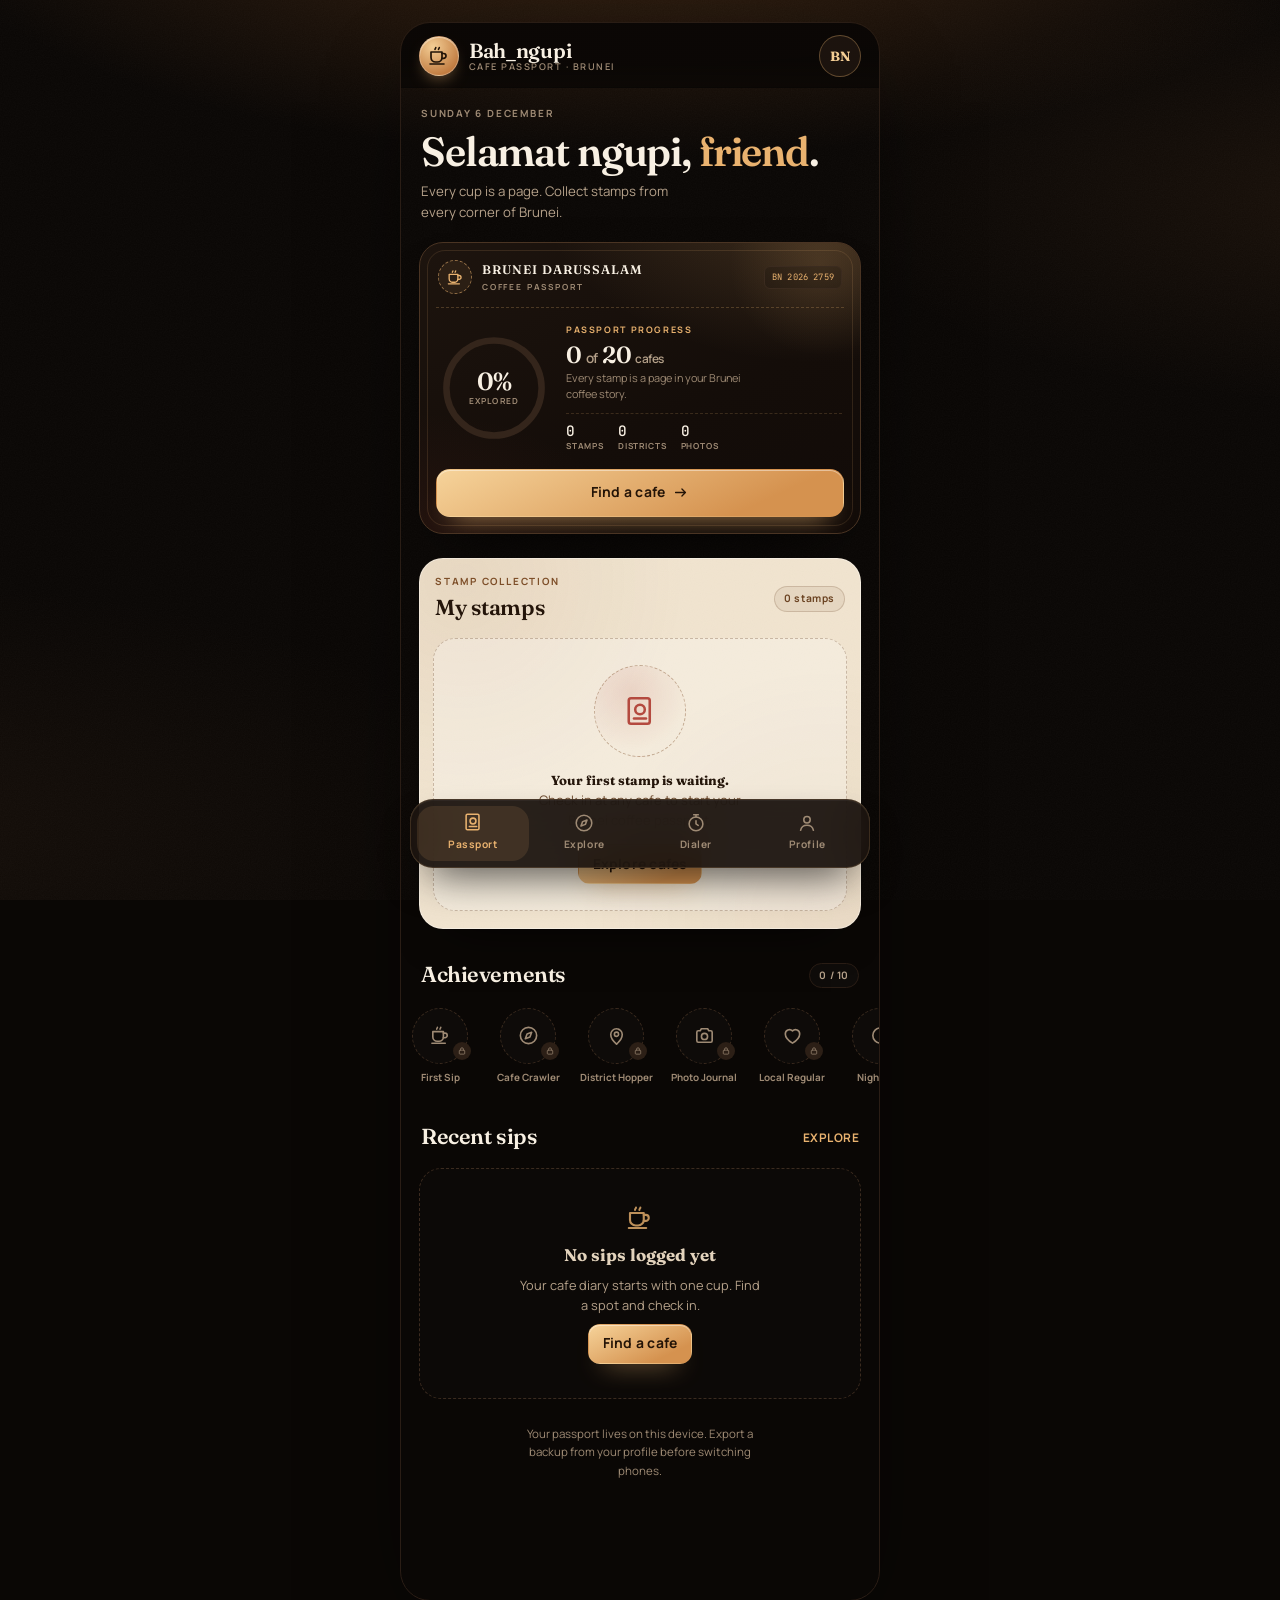
==== commit a6e76c69: "Refactor code structure for improved readability and maintainability" ====
--- a/index.html
+++ b/index.html
@@ -4,7 +4,8 @@
   <meta charset="UTF-8">
   <meta name="viewport" content="width=device-width, initial-scale=1.0, viewport-fit=cover">
   <meta name="description" content="Bah_ngupi — a gamified cafe hopping passport and espresso dialer for Brunei Darussalam and Borneo.">
-  <meta name="theme-color" content="#0c0907">
+  <meta name="theme-color" content="#0a0705">
+  <meta name="color-scheme" content="dark">
   <meta name="mobile-web-app-capable" content="yes">
   <meta name="apple-mobile-web-app-capable" content="yes">
   <meta name="apple-mobile-web-app-status-bar-style" content="black-translucent">
@@ -128,37 +129,57 @@
           <p class="muted greeting-copy">Every cup is a page. Collect stamps from every corner of Brunei.</p>
         </div>
 
-        <article class="card progress-card">
-          <div class="ring-wrap">
-            <svg class="progress-ring" viewBox="0 0 120 120" aria-hidden="true">
-              <circle class="ring-track" cx="60" cy="60" r="51"></circle>
-              <circle class="ring-bar" id="passportRing" cx="60" cy="60" r="51"></circle>
-            </svg>
-            <div class="ring-center">
-              <strong id="progressPct">0%</strong>
-              <span>explored</span>
-            </div>
-          </div>
-          <div class="progress-copy">
-            <p class="eyebrow">Passport progress</p>
-            <h2 class="progress-title"><span id="statUnique">0</span> <span class="muted">of</span> <span id="statTotal">0</span> <span class="progress-title-sub">cafes</span></h2>
-            <div class="mini-stats">
-              <div><strong id="statVisits">0</strong><span>stamps</span></div>
-              <div><strong id="statDistricts">0</strong><span>districts</span></div>
-              <div><strong id="statPhotos">0</strong><span>photos</span></div>
-            </div>
-            <button class="btn btn-primary btn-sm" data-nav="explore">
-              Find a cafe
-              <svg class="icon icon-sm" aria-hidden="true"><use href="#i-arrow"></use></svg>
-            </button>
-          </div>
+        <article class="passport-cover">
+          <div class="passport-cover-head">
+            <span class="passport-emblem" aria-hidden="true">
+              <svg class="icon"><use href="#i-logo"></use></svg>
+            </span>
+            <span class="passport-title">
+              <span class="passport-country">Brunei Darussalam</span>
+              <span class="passport-doc">Coffee passport</span>
+            </span>
+            <span class="passport-serial" id="passportSerial">BN · 0001</span>
+          </div>
+
+          <div class="passport-main">
+            <div class="ring-wrap">
+              <svg class="progress-ring" viewBox="0 0 120 120" aria-hidden="true">
+                <circle class="ring-track" cx="60" cy="60" r="51"></circle>
+                <circle class="ring-bar" id="passportRing" cx="60" cy="60" r="51"></circle>
+              </svg>
+              <div class="ring-center">
+                <strong id="progressPct">0%</strong>
+                <span>explored</span>
+              </div>
+            </div>
+            <div class="progress-copy">
+              <p class="eyebrow">Passport progress</p>
+              <h2 class="progress-title"><span id="statUnique">0</span> <span class="muted">of</span> <span id="statTotal">0</span> <span class="progress-title-sub">cafes</span></h2>
+              <p class="progress-note">Every stamp is a page in your Brunei coffee story.</p>
+              <div class="passport-stats">
+                <div><strong id="statVisits">0</strong><span>stamps</span></div>
+                <div><strong id="statDistricts">0</strong><span>districts</span></div>
+                <div><strong id="statPhotos">0</strong><span>photos</span></div>
+              </div>
+            </div>
+          </div>
+
+          <button class="btn btn-primary btn-block passport-cta" data-nav="explore">
+            Find a cafe
+            <svg class="icon icon-sm" aria-hidden="true"><use href="#i-arrow"></use></svg>
+          </button>
         </article>
 
-        <div class="section-head">
-          <h2>My stamps</h2>
-          <span class="pill" id="stampCountPill">0</span>
-        </div>
-        <div class="stamp-grid" id="stampGrid"></div>
+        <div class="stamp-page">
+          <div class="section-head">
+            <div class="section-title">
+              <p class="eyebrow">Stamp collection</p>
+              <h2>My stamps</h2>
+            </div>
+            <span class="pill" id="stampCountPill">0</span>
+          </div>
+          <div class="stamp-grid" id="stampGrid"></div>
+        </div>
 
         <div class="section-head">
           <h2>Achievements</h2>
@@ -187,16 +208,18 @@
           </button>
         </div>
 
-        <div class="searchbar">
-          <svg class="icon searchbar-icon" aria-hidden="true"><use href="#i-search"></use></svg>
-          <label class="visually-hidden" for="cafeSearch">Search cafes</label>
-          <input id="cafeSearch" type="search" placeholder="Search cafe, area, or vibe…" autocomplete="off" enterkeyhint="search">
-          <button class="search-clear" id="clearSearch" aria-label="Clear search" hidden>
-            <svg class="icon icon-sm" aria-hidden="true"><use href="#i-close"></use></svg>
-          </button>
-        </div>
-
-        <div class="chip-row" id="areaChips" role="group" aria-label="Filter by area"></div>
+        <div class="explore-controls">
+          <div class="searchbar">
+            <svg class="icon searchbar-icon" aria-hidden="true"><use href="#i-search"></use></svg>
+            <label class="visually-hidden" for="cafeSearch">Search cafes</label>
+            <input id="cafeSearch" type="search" placeholder="Search cafe, area, or vibe…" autocomplete="off" enterkeyhint="search">
+            <button class="search-clear" id="clearSearch" aria-label="Clear search" hidden>
+              <svg class="icon icon-sm" aria-hidden="true"><use href="#i-close"></use></svg>
+            </button>
+          </div>
+
+          <div class="chip-row" id="areaChips" role="group" aria-label="Filter by area"></div>
+        </div>
 
         <div class="list-meta">
           <span id="cafeCount">0 cafes</span>
@@ -316,16 +339,39 @@
           </div>
         </div>
 
-        <article class="card profile-card">
-          <div class="profile-top">
+        <article class="passport-id">
+          <div class="passport-id-head">
             <div class="avatar-lg" id="profileAvatar">BN</div>
+            <div class="passport-id-name">
+              <p class="eyebrow">Passport holder</p>
+              <h2 id="profileDisplayName">Kopi lover</h2>
+              <p class="small" id="profileHome">Brunei Darussalam</p>
+            </div>
+            <span class="passport-id-seal" aria-hidden="true">
+              <svg class="icon"><use href="#i-logo"></use></svg>
+            </span>
+          </div>
+          <dl class="passport-id-grid">
             <div>
-              <p class="eyebrow">Member since <span id="profileJoined">today</span></p>
-              <h2 id="profileDisplayName">Kopi lover</h2>
-              <p class="muted small" id="profileHome">Brunei Darussalam</p>
-            </div>
-          </div>
-
+              <dt>Member since</dt>
+              <dd id="profileJoined">today</dd>
+            </div>
+            <div>
+              <dt>Passport no.</dt>
+              <dd class="mono" id="profilePassportNo">BN 0000 0000</dd>
+            </div>
+            <div>
+              <dt>Home district</dt>
+              <dd id="profileIdDistrict">Not set</dd>
+            </div>
+          </dl>
+        </article>
+
+        <article class="card profile-edit">
+          <div class="card-head">
+            <h2>Passport details</h2>
+            <span class="pill pill--quiet">Editable</span>
+          </div>
           <div class="field">
             <label for="profileName">Passport name</label>
             <input id="profileName" type="text" maxlength="24" placeholder="Your name or nickname" autocomplete="nickname">
@@ -407,7 +453,7 @@
   </div>
 
   <!-- Bottom sheet -->
-  <div class="sheet" id="sheet" aria-hidden="true">
+  <div class="sheet" id="sheet" aria-hidden="true" inert>
     <div class="sheet-backdrop" data-close-sheet></div>
     <div class="sheet-panel" role="dialog" aria-modal="true" aria-labelledby="sheetTitle">
       <div class="sheet-head">
@@ -425,7 +471,7 @@
   </div>
 
   <!-- Stamp reveal -->
-  <div class="modal" id="stampModal" aria-hidden="true">
+  <div class="modal" id="stampModal" aria-hidden="true" inert>
     <div class="modal-backdrop" data-close-modal></div>
     <div class="modal-card stamp-reveal" role="dialog" aria-modal="true" aria-labelledby="stampModalTitle">
       <p class="eyebrow"><svg class="icon icon-sm" aria-hidden="true"><use href="#i-spark"></use></svg> Stamp collected</p>
--- a/css/style.css
+++ b/css/style.css
@@ -1,42 +1,76 @@
 /* ============================================================
    Bah_ngupi — Cafe Hopping Passport
-   Dark, warm, mobile-first design system
+   Warm editorial passport design system
    ============================================================ */
+
+@font-face {
+  font-family: "Fraunces";
+  src: url("../assets/fonts/fraunces-latin.woff2") format("woff2");
+  font-style: normal;
+  font-weight: 400 700;
+  font-display: swap;
+  unicode-range: U+0000-00FF, U+0131, U+0152-0153, U+02BB-02BC, U+02C6, U+02DA, U+02DC, U+0304, U+0308, U+0329, U+2000-206F, U+20AC, U+2122, U+2191, U+2193, U+2212, U+2215, U+FEFF, U+FFFD;
+}
+
+@font-face {
+  font-family: "Manrope";
+  src: url("../assets/fonts/manrope-latin.woff2") format("woff2");
+  font-style: normal;
+  font-weight: 400 800;
+  font-display: swap;
+  unicode-range: U+0000-00FF, U+0131, U+0152-0153, U+02BB-02BC, U+02C6, U+02DA, U+02DC, U+0304, U+0308, U+0329, U+2000-206F, U+20AC, U+2122, U+2191, U+2193, U+2212, U+2215, U+FEFF, U+FFFD;
+}
+
+@font-face {
+  font-family: "JetBrains Mono";
+  src: url("../assets/fonts/jetbrains-mono-latin.woff2") format("woff2");
+  font-style: normal;
+  font-weight: 400 600;
+  font-display: swap;
+  unicode-range: U+0000-00FF, U+0131, U+0152-0153, U+02BB-02BC, U+02C6, U+02DA, U+02DC, U+0304, U+0308, U+0329, U+2000-206F, U+20AC, U+2122, U+2191, U+2193, U+2212, U+2215, U+FEFF, U+FFFD;
+}
 
 :root {
   /* Palette */
-  --bg: #0c0907;
-  --bg-soft: #120d0a;
-  --surface: #191310;
-  --surface-2: #211a15;
-  --surface-3: #2a211a;
-  --line: #34281f;
-  --line-soft: #271e18;
-  --cream: #f7efe3;
-  --cream-dim: #dccdb9;
-  --muted: #a6957f;
-  --muted-2: #9a8a75;
-  --accent: #e0aa6d;
+  --bg: #0a0705;
+  --bg-soft: #100b08;
+  --surface: #18110c;
+  --surface-2: #211711;
+  --surface-3: #2c1f16;
+  --line: #3b2b1f;
+  --line-soft: #2a1d15;
+  --cream: #f8f0e3;
+  --cream-dim: #e3d3bc;
+  --muted: #b5a18a;
+  --muted-2: #9e8a74;
+  --accent: #e9b26f;
   --accent-2: #c07a3f;
-  --accent-ink: #1b120a;
-  --accent-soft: rgba(224, 170, 109, 0.12);
-  --gold: #f2c98a;
-  --green: #94b699;
-  --green-soft: rgba(148, 182, 153, 0.14);
-  --red: #e28363;
-  --red-soft: rgba(226, 131, 99, 0.12);
+  --accent-ink: #211307;
+  --accent-soft: rgba(233, 178, 111, 0.12);
+  --gold: #f3cd94;
+  --paper: #f1e4cf;
+  --paper-2: #e6d4b9;
+  --ink: #24150a;
+  --ink-soft: #6d4a2d;
+  --oxblood: #b44a3f;
+  --oxblood-soft: rgba(180, 74, 63, 0.14);
+  --green: #9dc0a2;
+  --green-soft: rgba(157, 192, 162, 0.14);
+  --red: #e58a6a;
+  --red-soft: rgba(229, 138, 106, 0.12);
 
   /* Type */
-  --font-body: ui-sans-serif, system-ui, -apple-system, "Segoe UI", Roboto, "Helvetica Neue", Arial, sans-serif;
-  --font-display: "Iowan Old Style", "Palatino Linotype", Palatino, Georgia, "Times New Roman", serif;
-  --font-mono: "Cascadia Mono", ui-monospace, "SFMono-Regular", "Roboto Mono", Menlo, Consolas, monospace;
+  --font-body: "Manrope", ui-sans-serif, system-ui, -apple-system, "Segoe UI", Roboto, "Helvetica Neue", Arial, sans-serif;
+  --font-display: "Fraunces", "Iowan Old Style", "Palatino Linotype", Palatino, Georgia, "Times New Roman", serif;
+  --font-mono: "JetBrains Mono", "Cascadia Mono", ui-monospace, "SFMono-Regular", "Roboto Mono", Menlo, Consolas, monospace;
 
   /* Shape */
-  --radius: 20px;
+  --radius: 22px;
   --radius-sm: 13px;
-  --radius-lg: 28px;
-  --shadow: 0 18px 40px -18px rgba(0, 0, 0, 0.8);
-  --nav-height: 76px;
+  --radius-lg: 30px;
+  --shadow: 0 20px 44px -24px rgba(0, 0, 0, 0.85);
+  --nav-height: 82px;
+  --topbar-h: 64px;
 }
 
 *,
@@ -2815,6 +2849,7 @@
     border: 1px solid var(--line-soft);
     border-radius: 30px;
     overflow: hidden;
+    overflow: clip;
     box-shadow: 0 40px 100px -40px rgba(0, 0, 0, 0.9);
   }
 
@@ -2882,3 +2917,1278 @@
     scroll-behavior: auto !important;
   }
 }
+
+/* ============================================================
+   Redesign v2 — editorial passport
+   Warm paper, ink-stamp accents, denser directory, floating dock
+   ============================================================ */
+
+body {
+  background-color: var(--bg);
+  background-image:
+    radial-gradient(90% 46% at 50% -12%, rgba(152, 91, 42, 0.34) 0%, rgba(10, 7, 5, 0) 64%),
+    radial-gradient(60% 32% at 108% 22%, rgba(192, 122, 63, 0.09) 0%, rgba(10, 7, 5, 0) 72%),
+    radial-gradient(80% 40% at -14% 92%, rgba(106, 70, 42, 0.13) 0%, rgba(10, 7, 5, 0) 70%);
+}
+
+body::before {
+  opacity: 0.035;
+}
+
+h1,
+h2,
+h3 {
+  font-family: var(--font-display);
+  font-weight: 600;
+  font-optical-sizing: auto;
+}
+
+.display {
+  font-size: clamp(2rem, 8.2vw, 2.55rem);
+  line-height: 1.04;
+  font-weight: 600;
+  letter-spacing: -0.028em;
+}
+
+.eyebrow {
+  font-size: 0.62rem;
+  letter-spacing: 0.18em;
+  color: var(--muted-2);
+}
+
+.small {
+  font-size: 0.8rem;
+}
+
+/* ── Shell & navigation ───────────────────────────────────── */
+
+.topbar {
+  padding: calc(12px + env(safe-area-inset-top)) 18px 10px;
+  background: linear-gradient(180deg, rgba(10, 7, 5, 0.97) 62%, rgba(10, 7, 5, 0.82) 100%);
+  border-bottom: 1px solid transparent;
+}
+
+.brand-mark {
+  width: 40px;
+  height: 40px;
+  border-radius: 50%;
+  border: 1px solid rgba(255, 255, 255, 0.24);
+  background: radial-gradient(circle at 34% 26%, var(--gold), var(--accent-2) 78%);
+  box-shadow: 0 8px 18px -9px rgba(233, 178, 111, 0.8), inset 0 1px 0 rgba(255, 255, 255, 0.38);
+}
+
+.brand-mark .icon {
+  width: 24px;
+  height: 24px;
+}
+
+.brand-name {
+  font-family: var(--font-display);
+  font-size: 1.28rem;
+  font-weight: 600;
+  letter-spacing: -0.015em;
+}
+
+.brand-sub {
+  font-family: var(--font-body);
+  font-size: 0.58rem;
+  letter-spacing: 0.16em;
+  color: var(--muted-2);
+}
+
+.avatar-btn {
+  width: 42px;
+  height: 42px;
+  border: 1px solid rgba(233, 178, 111, 0.35);
+  background: rgba(33, 23, 17, 0.8);
+  color: var(--gold);
+  font-family: var(--font-display);
+  font-size: 0.84rem;
+  letter-spacing: 0.01em;
+}
+
+.views {
+  padding: 4px 18px calc(var(--nav-height) + 38px + env(safe-area-inset-bottom));
+}
+
+.bottom-nav {
+  left: 50%;
+  bottom: calc(10px + env(safe-area-inset-bottom));
+  width: min(calc(100% - 20px), 460px);
+  padding: 6px;
+  border: 1px solid rgba(233, 178, 111, 0.16);
+  border-radius: 23px;
+  background: rgba(22, 15, 10, 0.92);
+  box-shadow: 0 20px 44px -18px rgba(0, 0, 0, 0.9), inset 0 1px 0 rgba(255, 255, 255, 0.04);
+  backdrop-filter: blur(22px) saturate(1.15);
+  -webkit-backdrop-filter: blur(22px) saturate(1.15);
+}
+
+.nav-btn {
+  gap: 3px;
+  min-height: 55px;
+  padding: 6px 4px 5px;
+  border-radius: 17px;
+  font-size: 0.64rem;
+  letter-spacing: 0.05em;
+  color: var(--muted-2);
+}
+
+.nav-btn .icon {
+  width: 22px;
+  height: 22px;
+}
+
+.nav-btn.is-active {
+  background: var(--accent-soft);
+  color: var(--accent);
+}
+
+.nav-btn.is-active::before {
+  display: none;
+}
+
+.nav-btn.is-active .icon {
+  transform: translateY(-1px);
+}
+
+.nav-btn:active {
+  background: rgba(255, 255, 255, 0.05);
+}
+
+/* ── Shared surfaces ──────────────────────────────────────── */
+
+.card {
+  padding: 18px;
+  border-color: var(--line-soft);
+  border-radius: var(--radius);
+  background:
+    linear-gradient(150deg, rgba(255, 255, 255, 0.032), rgba(255, 255, 255, 0) 46%),
+    var(--surface);
+}
+
+.card + .card {
+  margin-top: 12px;
+}
+
+.card-head {
+  margin-bottom: 15px;
+}
+
+.card-head h2,
+.card > h2,
+.card > h3 {
+  font-size: 1.3rem;
+  letter-spacing: -0.015em;
+}
+
+.section-head {
+  margin: 30px 2px 14px;
+}
+
+.section-head h2 {
+  font-family: var(--font-display);
+  font-size: 1.36rem;
+  font-weight: 600;
+  letter-spacing: -0.02em;
+}
+
+.section-title .eyebrow {
+  margin-bottom: 3px;
+  color: var(--accent);
+}
+
+.link-btn {
+  font-size: 0.74rem;
+  letter-spacing: 0.04em;
+  text-transform: uppercase;
+}
+
+.pill {
+  padding: 4px 9px;
+  border-color: var(--line-soft);
+  background: rgba(255, 255, 255, 0.025);
+  font-size: 0.64rem;
+  letter-spacing: 0.06em;
+}
+
+.btn {
+  min-height: 48px;
+  border-radius: 14px;
+  font-size: 0.87rem;
+  font-weight: 700;
+  letter-spacing: 0.015em;
+}
+
+.btn-primary {
+  background: linear-gradient(155deg, #f6d39a, #d5924f 78%);
+  color: #241407;
+  box-shadow: 0 14px 26px -16px rgba(233, 178, 111, 0.9), inset 0 1px 0 rgba(255, 255, 255, 0.42);
+}
+
+.btn-primary:hover {
+  filter: brightness(1.04);
+}
+
+.btn-ghost {
+  border-color: var(--line);
+  background: rgba(255, 255, 255, 0.025);
+}
+
+.btn-ghost:hover {
+  border-color: #56402e;
+  background: rgba(255, 255, 255, 0.045);
+}
+
+.btn-sm {
+  min-height: 40px;
+  border-radius: 12px;
+}
+
+.icon-btn {
+  border-radius: 50%;
+}
+
+/* ── Passport greeting ────────────────────────────────────── */
+
+.greeting {
+  padding: 14px 2px 20px;
+}
+
+.greeting .eyebrow {
+  margin-bottom: 9px;
+  color: var(--muted-2);
+}
+
+.greeting .display span {
+  color: var(--accent);
+}
+
+.greeting-copy {
+  margin-top: 9px;
+  max-width: 32ch;
+  font-size: 0.83rem;
+  line-height: 1.55;
+  color: var(--muted);
+}
+
+/* ── Passport cover ───────────────────────────────────────── */
+
+.passport-cover {
+  position: relative;
+  overflow: hidden;
+  padding: 16px;
+  border: 1px solid #4a3423;
+  border-radius: 24px;
+  background:
+    radial-gradient(120% 110% at 92% -18%, rgba(233, 178, 111, 0.2), transparent 54%),
+    radial-gradient(90% 90% at 0% 108%, rgba(180, 74, 63, 0.11), transparent 55%),
+    linear-gradient(155deg, #1d140e 0%, #140d09 58%, #120b08 100%);
+  box-shadow: 0 30px 60px -34px rgba(0, 0, 0, 0.95);
+}
+
+.passport-cover::before {
+  content: "";
+  position: absolute;
+  inset: 7px;
+  z-index: 0;
+  border: 1px solid rgba(233, 178, 111, 0.14);
+  border-radius: 18px;
+  pointer-events: none;
+}
+
+.passport-cover::after {
+  content: "";
+  position: absolute;
+  top: -74px;
+  right: -56px;
+  width: 190px;
+  height: 190px;
+  border-radius: 50%;
+  background: radial-gradient(circle, rgba(233, 178, 111, 0.14), transparent 68%);
+  pointer-events: none;
+}
+
+.passport-cover-head {
+  position: relative;
+  z-index: 1;
+  display: flex;
+  align-items: center;
+  gap: 10px;
+  padding: 1px 2px 13px;
+  border-bottom: 1px dashed rgba(233, 178, 111, 0.24);
+}
+
+.passport-emblem {
+  display: grid;
+  place-items: center;
+  width: 34px;
+  height: 34px;
+  flex: none;
+  border: 1px dashed rgba(233, 178, 111, 0.55);
+  border-radius: 50%;
+  background: rgba(233, 178, 111, 0.08);
+  color: var(--accent);
+}
+
+.passport-emblem .icon {
+  width: 19px;
+  height: 19px;
+}
+
+.passport-title {
+  display: flex;
+  flex-direction: column;
+  gap: 1px;
+  min-width: 0;
+}
+
+.passport-country {
+  font-family: var(--font-display);
+  font-size: 0.78rem;
+  font-weight: 600;
+  letter-spacing: 0.08em;
+  text-transform: uppercase;
+  color: var(--cream);
+}
+
+.passport-doc {
+  font-size: 0.52rem;
+  font-weight: 700;
+  letter-spacing: 0.22em;
+  text-transform: uppercase;
+  color: var(--muted-2);
+}
+
+.passport-serial {
+  margin-left: auto;
+  padding: 4px 7px;
+  border: 1px solid var(--line);
+  border-radius: 6px;
+  background: rgba(0, 0, 0, 0.18);
+  color: var(--accent);
+  font-family: var(--font-mono);
+  font-size: 0.55rem;
+  letter-spacing: 0.02em;
+  white-space: nowrap;
+}
+
+.passport-main {
+  position: relative;
+  z-index: 1;
+  display: grid;
+  grid-template-columns: 112px minmax(0, 1fr);
+  gap: 16px;
+  align-items: center;
+  padding: 15px 2px 4px;
+}
+
+.passport-cover .ring-wrap {
+  width: 112px;
+  height: 112px;
+}
+
+.passport-cover .ring-track {
+  stroke: #34251b;
+}
+
+.passport-cover .ring-bar {
+  stroke: var(--accent);
+  filter: drop-shadow(0 0 6px rgba(233, 178, 111, 0.32));
+}
+
+.passport-cover .ring-center strong {
+  font-family: var(--font-display);
+  font-size: 1.55rem;
+  font-weight: 600;
+  letter-spacing: -0.03em;
+}
+
+.passport-cover .ring-center span {
+  font-size: 0.52rem;
+  letter-spacing: 0.15em;
+  color: var(--muted-2);
+}
+
+.progress-copy .eyebrow {
+  color: var(--accent);
+  font-size: 0.56rem;
+}
+
+.progress-title {
+  margin: 5px 0 3px;
+  font-size: 1.46rem;
+  line-height: 1.08;
+  letter-spacing: -0.025em;
+}
+
+.progress-title-sub {
+  font-family: var(--font-body);
+  font-size: 0.74rem;
+  color: var(--muted);
+}
+
+.progress-note {
+  max-width: 25ch;
+  margin-bottom: 10px;
+  font-size: 0.68rem;
+  line-height: 1.5;
+  color: var(--muted-2);
+}
+
+.passport-stats {
+  display: flex;
+  gap: 14px;
+  padding-top: 9px;
+  border-top: 1px dashed rgba(233, 178, 111, 0.18);
+}
+
+.passport-stats div {
+  display: flex;
+  flex-direction: column;
+  gap: 1px;
+}
+
+.passport-stats strong {
+  color: var(--cream);
+  font-family: var(--font-mono);
+  font-size: 0.9rem;
+  font-weight: 500;
+  line-height: 1.15;
+}
+
+.passport-stats span {
+  color: var(--muted-2);
+  font-size: 0.52rem;
+  font-weight: 700;
+  letter-spacing: 0.1em;
+  text-transform: uppercase;
+}
+
+.passport-cta {
+  position: relative;
+  z-index: 1;
+  margin-top: 12px;
+}
+
+/* ── Stamp page ───────────────────────────────────────────── */
+
+.stamp-page {
+  position: relative;
+  margin-top: 24px;
+  padding: 16px 14px 18px;
+  overflow: hidden;
+  border-radius: 24px;
+  background:
+    radial-gradient(circle at 10% 6%, rgba(126, 73, 32, 0.08), transparent 42%),
+    radial-gradient(circle at 92% 96%, rgba(126, 73, 32, 0.06), transparent 46%),
+    var(--paper);
+  box-shadow: 0 24px 46px -30px rgba(0, 0, 0, 0.9), inset 0 0 0 1px rgba(255, 255, 255, 0.36);
+  color: var(--ink);
+}
+
+.stamp-page::after {
+  content: "";
+  position: absolute;
+  inset: 0;
+  z-index: 0;
+  opacity: 0.045;
+  pointer-events: none;
+  background-image: url("data:image/svg+xml;utf8,<svg xmlns='http://www.w3.org/2000/svg' width='140' height='140'><filter id='n'><feTurbulence type='fractalNoise' baseFrequency='0.9' numOctaves='2' stitchTiles='stitch'/><feColorMatrix type='saturate' values='0'/></filter><rect width='140' height='140' filter='url(%23n)'/></svg>");
+}
+
+.stamp-page .section-head {
+  position: relative;
+  z-index: 1;
+  margin: 0 2px 14px;
+}
+
+.stamp-page .section-head h2 {
+  color: var(--ink);
+}
+
+.stamp-page .eyebrow {
+  color: #7d4e28;
+}
+
+.stamp-page .pill {
+  border-color: rgba(90, 50, 20, 0.18);
+  background: rgba(90, 50, 20, 0.07);
+  color: #6b4322;
+}
+
+.stamp-page .stamp-grid {
+  position: relative;
+  z-index: 1;
+}
+
+.stamp-page .stamp {
+  filter: drop-shadow(0 5px 7px rgba(62, 34, 12, 0.22));
+}
+
+.stamp-page .stamp:hover {
+  filter: drop-shadow(0 8px 11px rgba(62, 34, 12, 0.28));
+}
+
+.stamp-page .stamp:focus-visible {
+  outline-color: var(--oxblood);
+}
+
+.stamp-page .stamp-grid-empty {
+  border-color: rgba(90, 50, 20, 0.28);
+  background: rgba(255, 255, 255, 0.28);
+}
+
+.stamp-page .stamp-grid-empty .empty-art {
+  border-color: rgba(125, 78, 40, 0.4);
+  color: var(--oxblood);
+  background: radial-gradient(circle at 40% 30%, rgba(180, 74, 63, 0.14), transparent 70%);
+}
+
+.stamp-page .stamp-grid-empty p {
+  color: #6d4a2d;
+}
+
+.stamp-page .stamp-grid-empty p strong {
+  color: var(--ink);
+  font-family: var(--font-display);
+}
+
+/* ── Achievements & timeline ──────────────────────────────── */
+
+.badge-medal {
+  width: 56px;
+  height: 56px;
+  border-color: var(--line);
+  border-style: dashed;
+  background: rgba(255, 255, 255, 0.02);
+}
+
+.badge.is-earned .badge-medal {
+  border-style: solid;
+  border-color: rgba(233, 178, 111, 0.5);
+  background: radial-gradient(circle at 34% 26%, rgba(243, 205, 148, 0.34), rgba(40, 26, 15, 0.95) 72%);
+  color: var(--gold);
+}
+
+.badge-name {
+  font-size: 0.62rem;
+  color: var(--muted-2);
+}
+
+.badge.is-earned .badge-name {
+  color: var(--cream);
+}
+
+.timeline {
+  gap: 2px;
+}
+
+.timeline-item {
+  padding: 11px 0;
+  border-bottom: 1px dashed var(--line-soft);
+}
+
+.timeline-thumb {
+  width: 44px;
+  height: 44px;
+  border-radius: 50%;
+  border-color: var(--line);
+}
+
+.timeline-thumb .icon {
+  width: 19px;
+  height: 19px;
+}
+
+.timeline-body strong {
+  font-family: var(--font-display);
+  font-size: 0.94rem;
+  font-weight: 600;
+}
+
+/* ── Explore ──────────────────────────────────────────────── */
+
+.view-head {
+  padding: 14px 2px 18px;
+}
+
+.view-head .eyebrow {
+  margin-bottom: 6px;
+  color: var(--muted-2);
+}
+
+.view-head .display {
+  font-size: clamp(1.95rem, 8vw, 2.45rem);
+}
+
+.explore-controls {
+  position: sticky;
+  top: calc(var(--topbar-h) + env(safe-area-inset-top));
+  z-index: 30;
+  margin: 0 -18px;
+  padding: 6px 18px 10px;
+  background: linear-gradient(180deg, rgba(10, 7, 5, 0.98) 72%, rgba(10, 7, 5, 0.9));
+  border-bottom: 1px solid rgba(59, 43, 31, 0.5);
+  backdrop-filter: blur(18px);
+  -webkit-backdrop-filter: blur(18px);
+}
+
+.searchbar input {
+  height: 47px;
+  border-color: var(--line);
+  border-radius: 14px;
+  background: rgba(255, 255, 255, 0.03);
+  font-size: 1rem;
+}
+
+.searchbar input:focus {
+  background: rgba(255, 255, 255, 0.05);
+}
+
+.search-clear {
+  background: var(--surface-3);
+}
+
+.explore-controls .chip-row {
+  margin: 10px -18px 0;
+  padding: 0 18px 2px;
+}
+
+.chip {
+  min-height: 34px;
+  padding: 6px 11px;
+  border-color: var(--line);
+  background: transparent;
+  font-size: 0.7rem;
+  letter-spacing: 0.01em;
+}
+
+.chip:hover {
+  background: rgba(255, 255, 255, 0.04);
+}
+
+.chip.is-active {
+  border-color: var(--accent);
+  background: var(--accent);
+  color: var(--accent-ink);
+}
+
+.chip-count {
+  margin-left: 1px;
+  font-family: var(--font-mono);
+  font-size: 0.6rem;
+  opacity: 0.62;
+}
+
+.list-meta {
+  margin: 15px 2px 11px;
+  font-size: 0.7rem;
+}
+
+.cafe-list {
+  gap: 8px;
+}
+
+.cafe-card {
+  border-color: var(--line-soft);
+  border-radius: 18px;
+  background: linear-gradient(150deg, rgba(255, 255, 255, 0.03), rgba(255, 255, 255, 0) 52%), var(--surface);
+  box-shadow: none;
+}
+
+.cafe-card.is-visited {
+  border-color: rgba(233, 178, 111, 0.18);
+}
+
+.cafe-card:hover {
+  border-color: #513b28;
+  transform: translateY(-1px);
+}
+
+.cafe-open {
+  display: grid;
+  grid-template-columns: 54px minmax(0, 1fr);
+  gap: 12px;
+  align-items: center;
+  padding: 11px 12px;
+  border-radius: inherit;
+}
+
+.cafe-mono {
+  position: relative;
+  display: grid;
+  place-items: center;
+  width: 54px;
+  height: 54px;
+  border: 1px solid rgba(255, 255, 255, 0.16);
+  border-radius: 15px;
+  color: rgba(255, 247, 234, 0.96);
+  font-family: var(--font-display);
+  font-size: 1.02rem;
+  font-weight: 600;
+  letter-spacing: 0.02em;
+  box-shadow: inset 0 1px 0 rgba(255, 255, 255, 0.16);
+}
+
+.cafe-mono-dot {
+  position: absolute;
+  top: 5px;
+  right: 5px;
+  width: 7px;
+  height: 7px;
+  border-radius: 50%;
+  background: var(--green);
+  box-shadow: 0 0 0 2px rgba(20, 12, 8, 0.4);
+}
+
+.cafe-body {
+  display: flex;
+  flex-direction: column;
+  gap: 2px;
+  min-width: 0;
+  padding-right: 34px;
+}
+
+.cafe-title-row {
+  display: flex;
+  align-items: baseline;
+  gap: 6px;
+  min-width: 0;
+  padding-right: 0;
+}
+
+.cafe-title-row strong {
+  font-family: var(--font-display);
+  font-size: 1.01rem;
+  font-weight: 600;
+  letter-spacing: -0.015em;
+}
+
+.cafe-category {
+  flex: none;
+  color: var(--muted-2);
+  font-size: 0.5rem;
+  font-weight: 700;
+  letter-spacing: 0.1em;
+  text-transform: uppercase;
+}
+
+.cafe-meta {
+  margin-top: 0;
+  font-size: 0.66rem;
+}
+
+.cafe-foot {
+  display: flex;
+  align-items: center;
+  justify-content: space-between;
+  gap: 8px;
+  margin-top: 4px;
+  padding-top: 0;
+  border-top: 0;
+}
+
+.cafe-tags {
+  display: flex;
+  flex-wrap: nowrap;
+  gap: 4px;
+  min-width: 0;
+  margin: 0;
+  overflow: hidden;
+}
+
+.cafe-tags .cafe-tag {
+  flex: none;
+}
+
+.cafe-tag {
+  padding: 1px 6px;
+  border-color: var(--line-soft);
+  color: var(--muted-2);
+  font-size: 0.54rem;
+  white-space: nowrap;
+}
+
+.stamp-tally {
+  color: var(--accent);
+  font-family: var(--font-mono);
+  font-size: 0.55rem;
+  letter-spacing: 0.02em;
+  white-space: nowrap;
+}
+
+.stamp-tally--new {
+  color: var(--muted-2);
+}
+
+.cafe-fav {
+  top: 50%;
+  right: 9px;
+  width: 32px;
+  height: 32px;
+  border-color: transparent;
+  background: transparent;
+  color: var(--muted-2);
+  transform: translateY(-50%);
+  backdrop-filter: none;
+}
+
+.cafe-fav:hover {
+  color: var(--cream);
+  transform: translateY(-50%) scale(1.08);
+}
+
+.cafe-fav[aria-pressed="true"] {
+  border-color: transparent;
+  background: transparent;
+  color: var(--red);
+}
+
+.cafe-fav .icon {
+  width: 18px;
+  height: 18px;
+}
+
+.add-cafe-card {
+  margin-top: 10px;
+  padding: 14px;
+  border-radius: 18px;
+}
+
+.add-cafe-icon {
+  width: 40px;
+  height: 40px;
+  border-radius: 50%;
+}
+
+/* ── Dialer ───────────────────────────────────────────────── */
+
+.timer-card {
+  padding: 18px 16px 16px;
+  background:
+    radial-gradient(100% 80% at 50% -10%, rgba(233, 178, 111, 0.1), transparent 62%),
+    linear-gradient(155deg, rgba(255, 255, 255, 0.03), transparent 52%),
+    var(--surface);
+}
+
+.dial-wrap {
+  width: min(100%, 232px);
+  margin-bottom: 13px;
+}
+
+.dial-track {
+  stroke: #2c1e15;
+  stroke-width: 8;
+}
+
+.dial-ticks {
+  stroke: rgba(233, 178, 111, 0.25);
+  stroke-width: 2.6;
+}
+
+.dial-bar {
+  stroke-width: 8;
+  filter: drop-shadow(0 0 8px rgba(233, 178, 111, 0.42));
+}
+
+.timer-value {
+  font-family: var(--font-mono);
+  font-size: clamp(2.45rem, 12.5vw, 3rem);
+  font-weight: 500;
+}
+
+.timer-readout .eyebrow {
+  color: var(--accent);
+}
+
+.timer-hint {
+  color: var(--muted-2);
+  font-size: 0.61rem;
+  letter-spacing: 0.11em;
+}
+
+.timer-actions {
+  grid-template-columns: 1.25fr 1fr 1fr;
+}
+
+.timer-actions .btn {
+  min-height: 46px;
+}
+
+.field {
+  margin-bottom: 13px;
+}
+
+.field > label {
+  margin-bottom: 5px;
+  font-size: 0.62rem;
+  letter-spacing: 0.1em;
+  color: var(--muted-2);
+}
+
+input,
+textarea,
+select {
+  min-height: 46px;
+  padding: 11px 13px;
+  border-color: var(--line);
+  border-radius: 12px;
+  background: #120c08;
+  font-size: 16px;
+}
+
+input:focus,
+textarea:focus,
+select:focus {
+  background: #18110c;
+}
+
+input::placeholder,
+textarea::placeholder {
+  color: #7a6a5a;
+}
+
+.bean-input-wrap input {
+  padding-left: 41px;
+}
+
+.bean-results {
+  border-color: var(--line);
+  border-radius: 13px;
+  background: var(--surface-2);
+}
+
+.selected-bean {
+  border-radius: 12px;
+}
+
+.shot-list {
+  gap: 8px;
+}
+
+.shot-card {
+  padding: 14px;
+  border: 1px solid var(--line-soft);
+  border-left: 0;
+  border-radius: 17px;
+  background: linear-gradient(150deg, rgba(255, 255, 255, 0.025), transparent 55%), var(--surface);
+}
+
+.shot-bean {
+  font-family: var(--font-display);
+  font-size: 0.94rem;
+  font-weight: 600;
+}
+
+.shot-date {
+  font-family: var(--font-mono);
+  font-size: 0.6rem;
+  letter-spacing: 0.02em;
+}
+
+.shot-notes {
+  font-family: var(--font-display);
+  font-size: 0.82rem;
+  font-style: normal;
+}
+
+/* ── Profile ID ───────────────────────────────────────────── */
+
+.passport-id {
+  position: relative;
+  overflow: hidden;
+  padding: 20px 18px 18px;
+  border-radius: 24px;
+  background:
+    radial-gradient(circle at 12% 4%, rgba(126, 73, 32, 0.08), transparent 40%),
+    radial-gradient(circle at 94% 96%, rgba(126, 73, 32, 0.06), transparent 42%),
+    var(--paper);
+  box-shadow: 0 24px 46px -30px rgba(0, 0, 0, 0.9), inset 0 0 0 1px rgba(255, 255, 255, 0.36);
+  color: var(--ink);
+}
+
+.passport-id::before {
+  content: "";
+  position: absolute;
+  inset: 7px;
+  border: 1px solid rgba(90, 50, 20, 0.16);
+  border-radius: 18px;
+  pointer-events: none;
+}
+
+.passport-id::after {
+  content: "BN";
+  position: absolute;
+  right: 2px;
+  bottom: -30px;
+  color: rgba(90, 50, 20, 0.055);
+  font-family: var(--font-display);
+  font-size: 7.4rem;
+  font-weight: 700;
+  line-height: 1;
+  letter-spacing: -0.04em;
+  pointer-events: none;
+}
+
+.passport-id-head {
+  position: relative;
+  z-index: 1;
+  display: flex;
+  align-items: center;
+  gap: 14px;
+}
+
+.passport-id .avatar-lg {
+  width: 66px;
+  height: 66px;
+  border: 1px dashed rgba(125, 58, 32, 0.55);
+  background: rgba(255, 255, 255, 0.28);
+  color: #7a3b22;
+  font-size: 1.45rem;
+  font-weight: 600;
+}
+
+.passport-id-name {
+  flex: 1;
+  min-width: 0;
+}
+
+.passport-id-name .eyebrow {
+  color: #7d4e28;
+  font-size: 0.55rem;
+}
+
+.passport-id-name h2 {
+  margin: 2px 0 1px;
+  color: var(--ink);
+  font-size: 1.48rem;
+  line-height: 1.08;
+  letter-spacing: -0.025em;
+}
+
+.passport-id-name p {
+  color: var(--ink-soft);
+}
+
+.passport-id-seal {
+  display: grid;
+  place-items: center;
+  width: 44px;
+  height: 44px;
+  flex: none;
+  border: 1.5px dashed rgba(150, 64, 42, 0.5);
+  border-radius: 50%;
+  color: #9a4a2e;
+  transform: rotate(-8deg);
+}
+
+.passport-id-seal .icon {
+  width: 22px;
+  height: 22px;
+}
+
+.passport-id-grid {
+  position: relative;
+  z-index: 1;
+  display: grid;
+  grid-template-columns: 1fr 1fr;
+  gap: 12px 14px;
+  margin: 17px 0 0;
+  padding-top: 13px;
+  border-top: 1px dashed rgba(90, 50, 20, 0.24);
+}
+
+.passport-id-grid div:last-child {
+  grid-column: 1 / -1;
+}
+
+.passport-id-grid dt {
+  color: #7a5434;
+  font-size: 0.52rem;
+  font-weight: 800;
+  letter-spacing: 0.13em;
+  text-transform: uppercase;
+}
+
+.passport-id-grid dd {
+  margin: 3px 0 0;
+  color: var(--ink);
+  font-size: 0.8rem;
+  font-weight: 700;
+  line-height: 1.3;
+}
+
+.passport-id :focus-visible,
+.stamp-page :focus-visible {
+  outline-color: var(--oxblood);
+}
+
+.profile-edit {
+  margin-top: 12px;
+}
+
+.stat-grid {
+  gap: 8px;
+  margin-top: 14px;
+}
+
+.stat-card {
+  padding: 13px 9px;
+  border-color: var(--line-soft);
+  border-radius: 16px;
+  background: linear-gradient(160deg, rgba(255, 255, 255, 0.03), transparent 60%), var(--surface);
+}
+
+.stat-card strong {
+  font-family: var(--font-display);
+  font-size: 1.55rem;
+  font-weight: 600;
+  letter-spacing: -0.02em;
+}
+
+.stat-card span {
+  font-size: 0.55rem;
+  letter-spacing: 0.08em;
+  color: var(--muted-2);
+}
+
+.badge-grid {
+  gap: 14px 6px;
+}
+
+/* ── Sheet, modal & toast ─────────────────────────────────── */
+
+.sheet-panel {
+  border-color: var(--line);
+  border-radius: 28px 28px 0 0;
+  background: var(--surface);
+}
+
+.sheet-titles h2 {
+  font-size: 1.4rem;
+  font-weight: 600;
+}
+
+.sheet-grab {
+  background: var(--surface-3);
+}
+
+.modal-card {
+  border-radius: 28px;
+  background:
+    radial-gradient(110% 70% at 50% 0%, rgba(233, 178, 111, 0.13), transparent 62%),
+    var(--surface);
+}
+
+.modal-card h2,
+.modal-card h3 {
+  font-weight: 600;
+}
+
+.toast {
+  bottom: calc(var(--nav-height) + 22px + env(safe-area-inset-bottom));
+  border-color: var(--line);
+  border-radius: 14px;
+  background: rgba(28, 20, 14, 0.97);
+}
+
+.photo-picker {
+  border-radius: 15px;
+}
+
+.checkin-cafe {
+  border-radius: 14px;
+}
+
+/* ── Small and large screens ──────────────────────────────── */
+
+@media (min-width: 520px) {
+  .bottom-nav {
+    bottom: 32px;
+    border: 1px solid rgba(233, 178, 111, 0.16);
+    border-radius: 23px;
+  }
+
+  .toast {
+    bottom: 118px;
+  }
+}
+
+@media (max-width: 420px) {
+  .cafe-category {
+    display: none;
+  }
+}
+
+@media (max-width: 360px) {
+  .cafe-tags .cafe-tag:nth-child(n + 2) {
+    display: none;
+  }
+}
+
+@media (max-width: 380px) {
+  .views {
+    padding-inline: 14px;
+  }
+
+  .passport-country {
+    font-size: 0.66rem;
+    letter-spacing: 0.04em;
+    white-space: nowrap;
+  }
+
+  .passport-doc {
+    font-size: 0.48rem;
+    letter-spacing: 0.16em;
+  }
+
+  .passport-main {
+    grid-template-columns: 94px minmax(0, 1fr);
+    gap: 12px;
+  }
+
+  .passport-cover .ring-wrap {
+    width: 94px;
+    height: 94px;
+  }
+
+  .progress-title {
+    font-size: 1.3rem;
+  }
+
+  .progress-note {
+    display: none;
+  }
+
+  .passport-stats {
+    gap: 10px;
+  }
+
+  .explore-controls {
+    margin-inline: -14px;
+    padding-inline: 14px;
+  }
+
+  .explore-controls .chip-row {
+    margin-inline: -14px;
+    padding-inline: 14px;
+  }
+
+  .cafe-open {
+    grid-template-columns: 48px minmax(0, 1fr);
+    gap: 10px;
+    padding: 10px 11px;
+  }
+
+  .cafe-mono {
+    width: 48px;
+    height: 48px;
+    border-radius: 13px;
+    font-size: 0.94rem;
+  }
+
+  .passport-serial {
+    font-size: 0.5rem;
+  }
+}
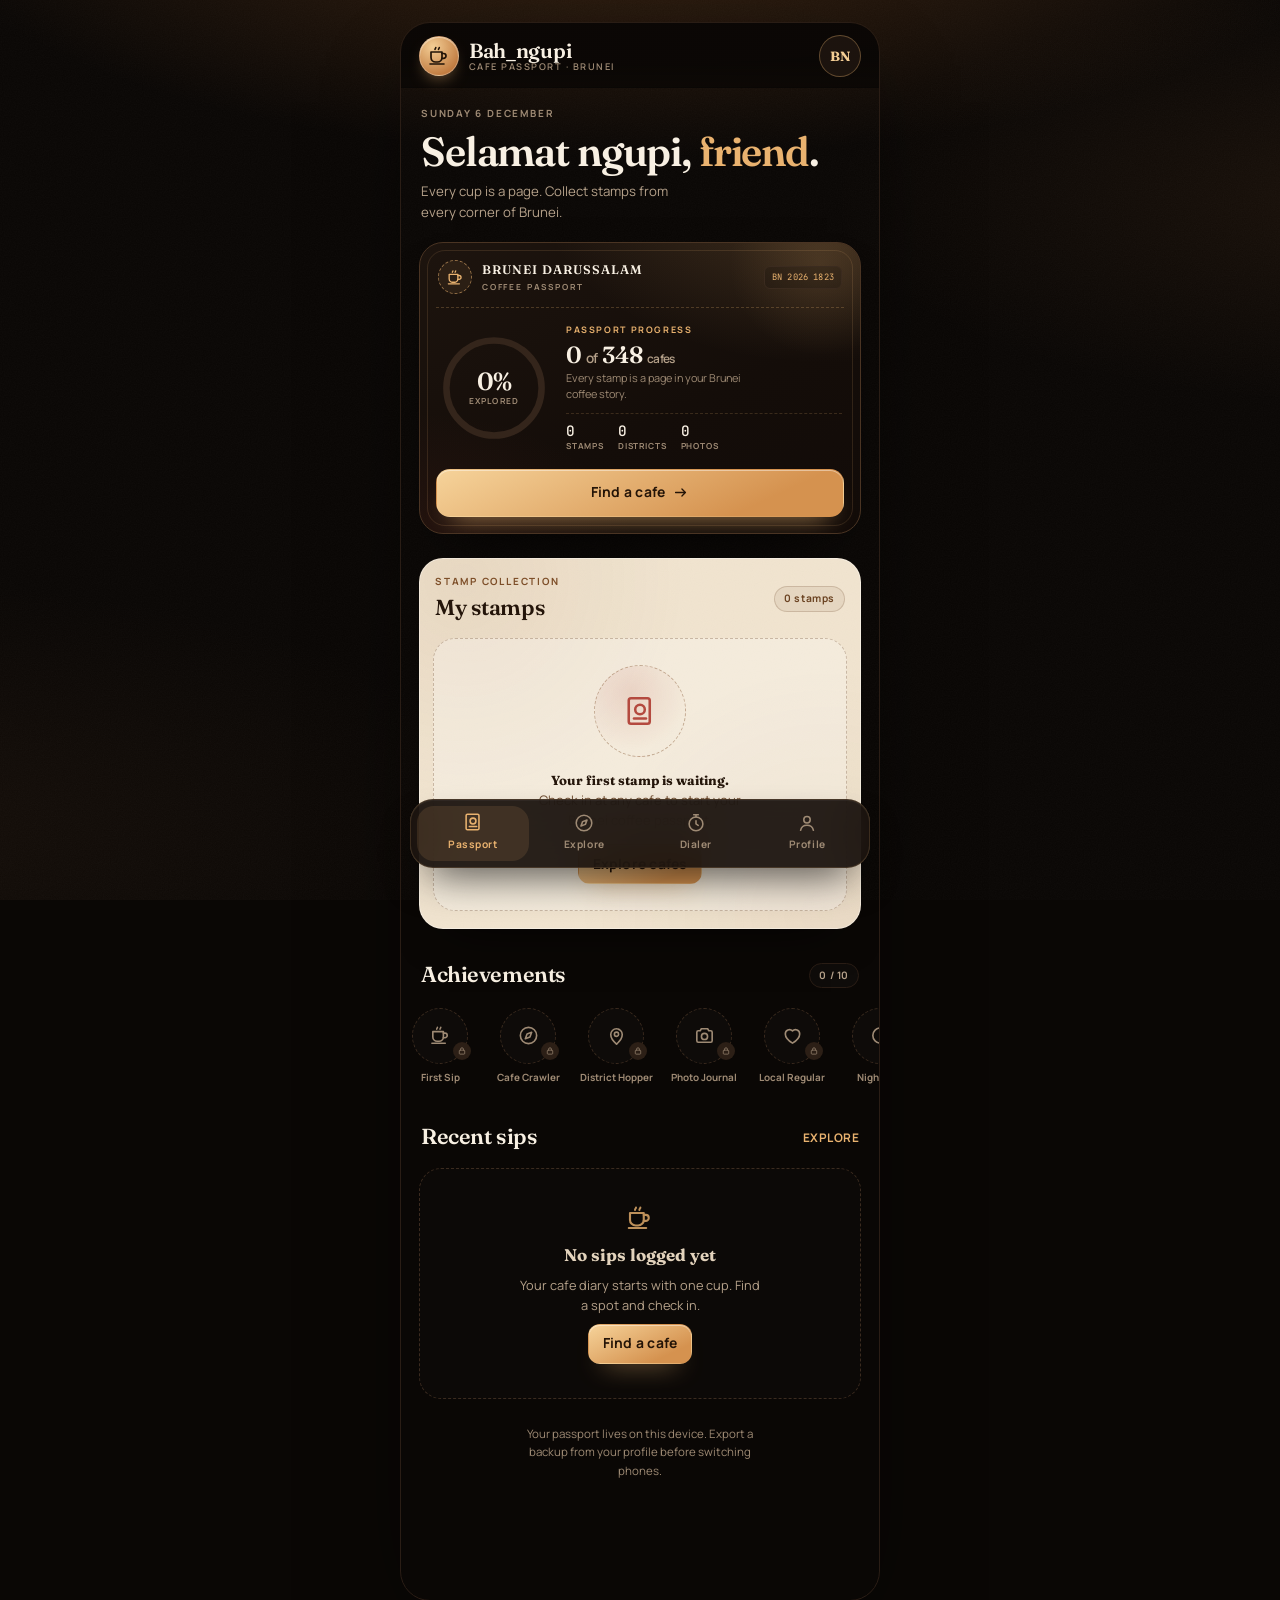
==== commit 39f8d198: "Add 311 real Brunei cafes from the community directory Replace the 37-entry placeholder list as the " ====
--- a/index.html
+++ b/index.html
@@ -493,6 +493,7 @@
   </noscript>
 
   <script src="js/utils.js" defer></script>
+  <script src="js/cafes-directory.js" defer></script>
   <script src="js/cafes.js" defer></script>
   <script src="js/passport.js" defer></script>
   <script src="js/dialer.js" defer></script>
--- a/css/style.css
+++ b/css/style.css
@@ -1491,7 +1491,6 @@
 }
 
 .dial-bar {
-  stroke: url("#timerGradient");
   stroke: var(--accent);
   stroke-width: 9;
   stroke-linecap: round;
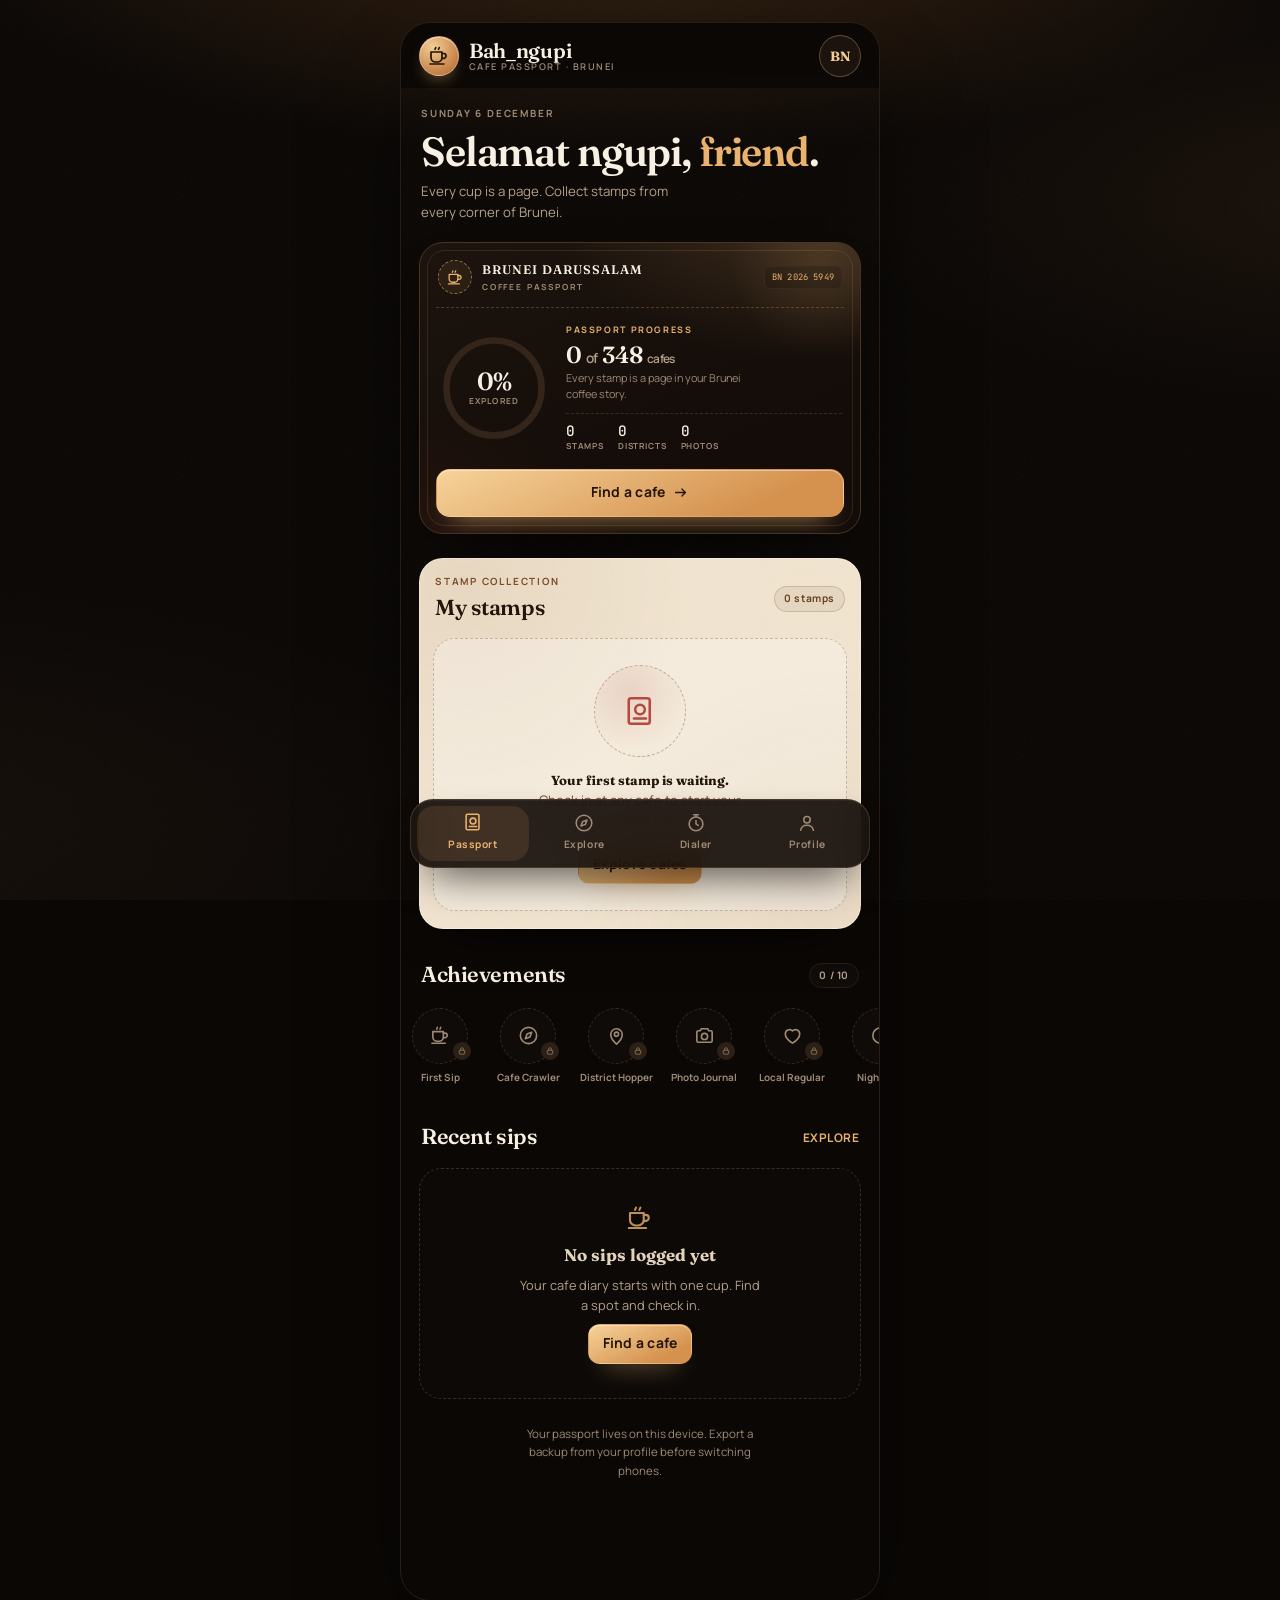
==== commit 0f3ec409: "Filter the directory by the four districts, not by neighbourhood 77 area chips were the price of imp" ====
--- a/index.html
+++ b/index.html
@@ -218,7 +218,7 @@
             </button>
           </div>
 
-          <div class="chip-row" id="areaChips" role="group" aria-label="Filter by area"></div>
+          <div class="chip-row" id="districtChips" role="group" aria-label="Filter by district"></div>
         </div>
 
         <div class="list-meta">
